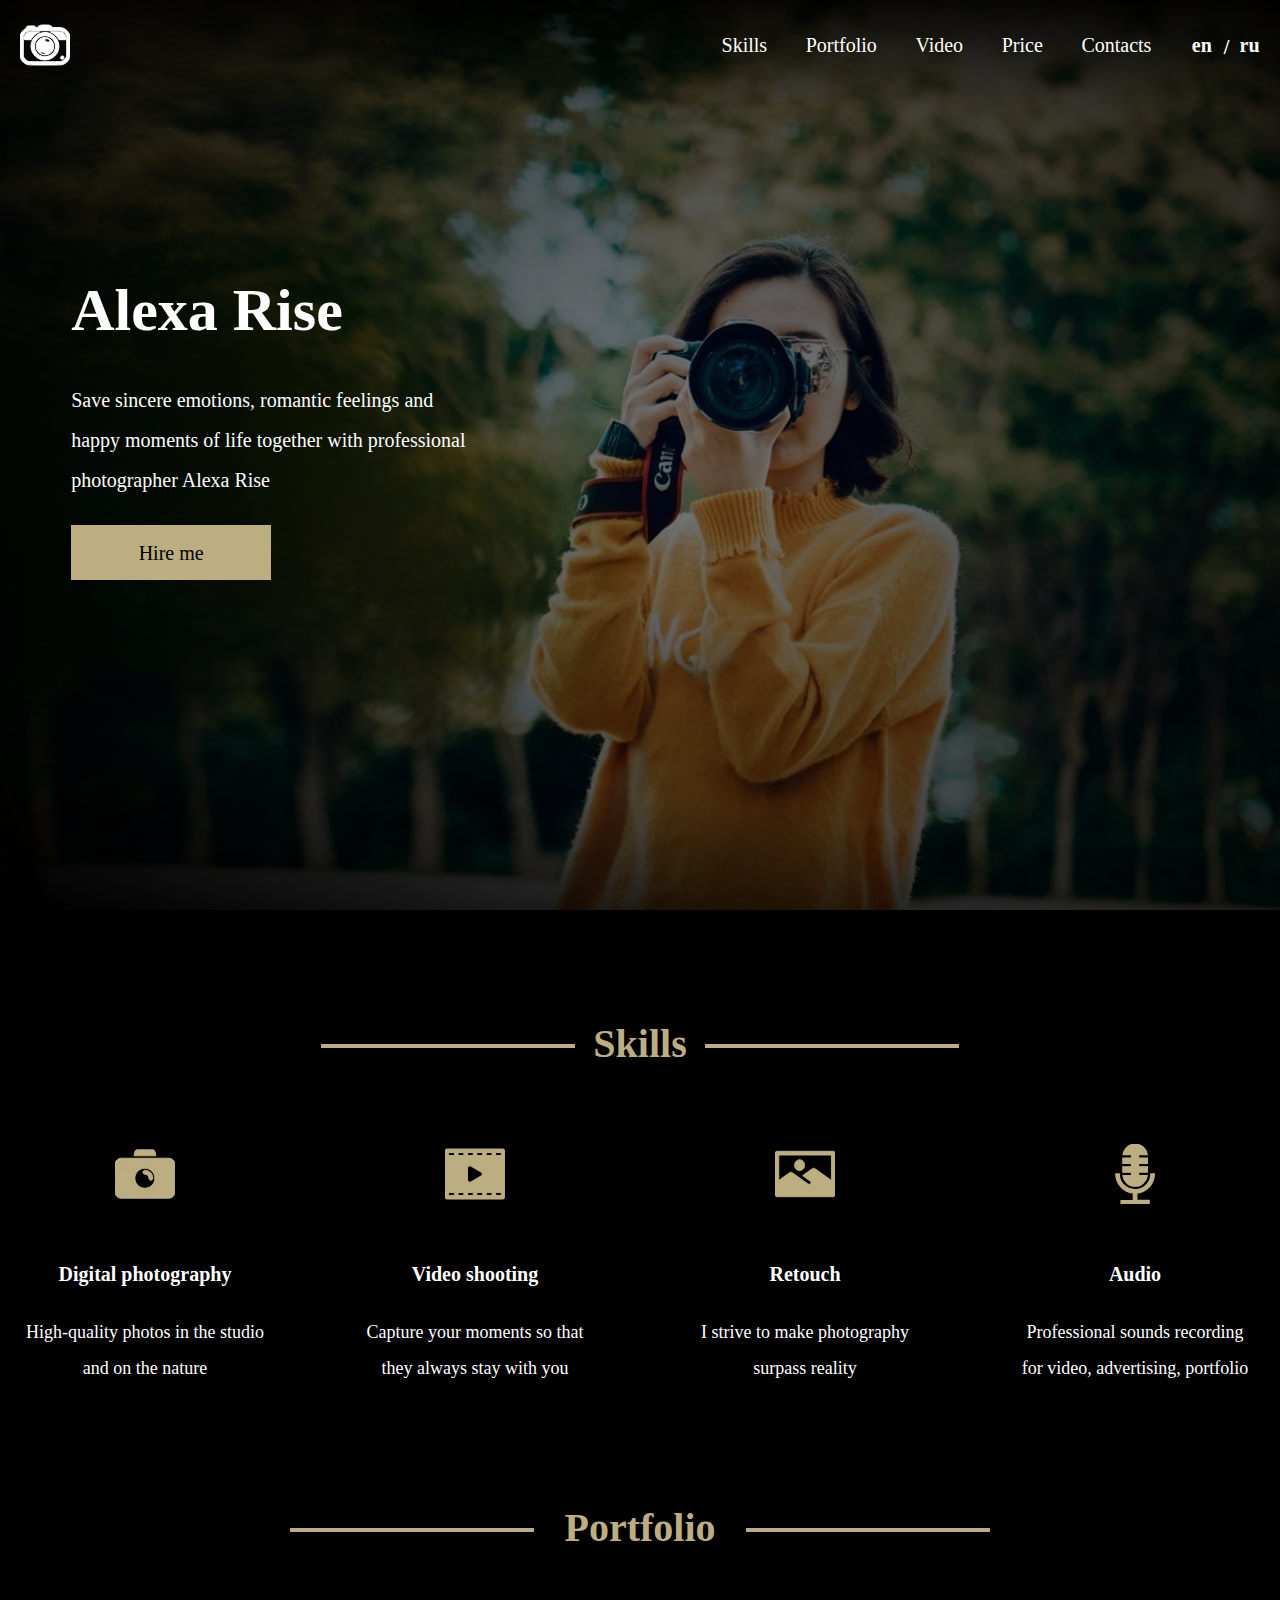
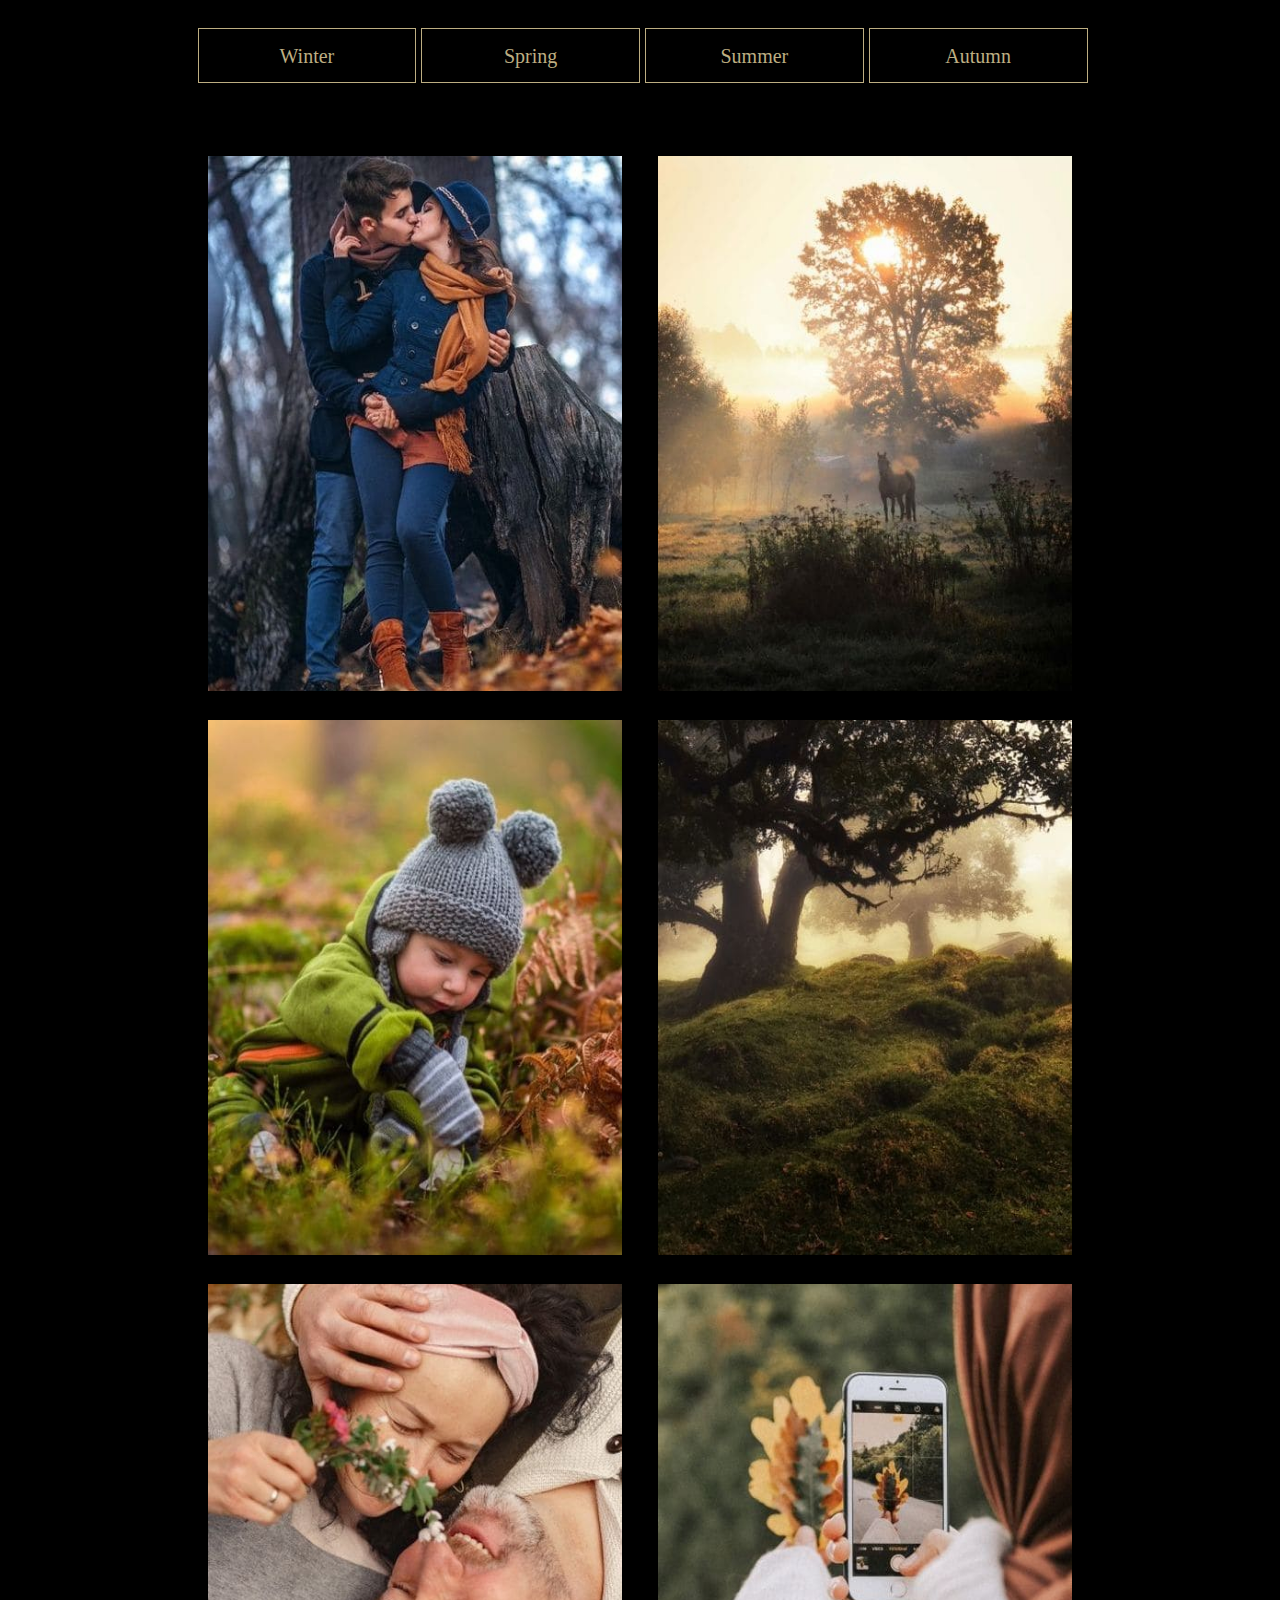
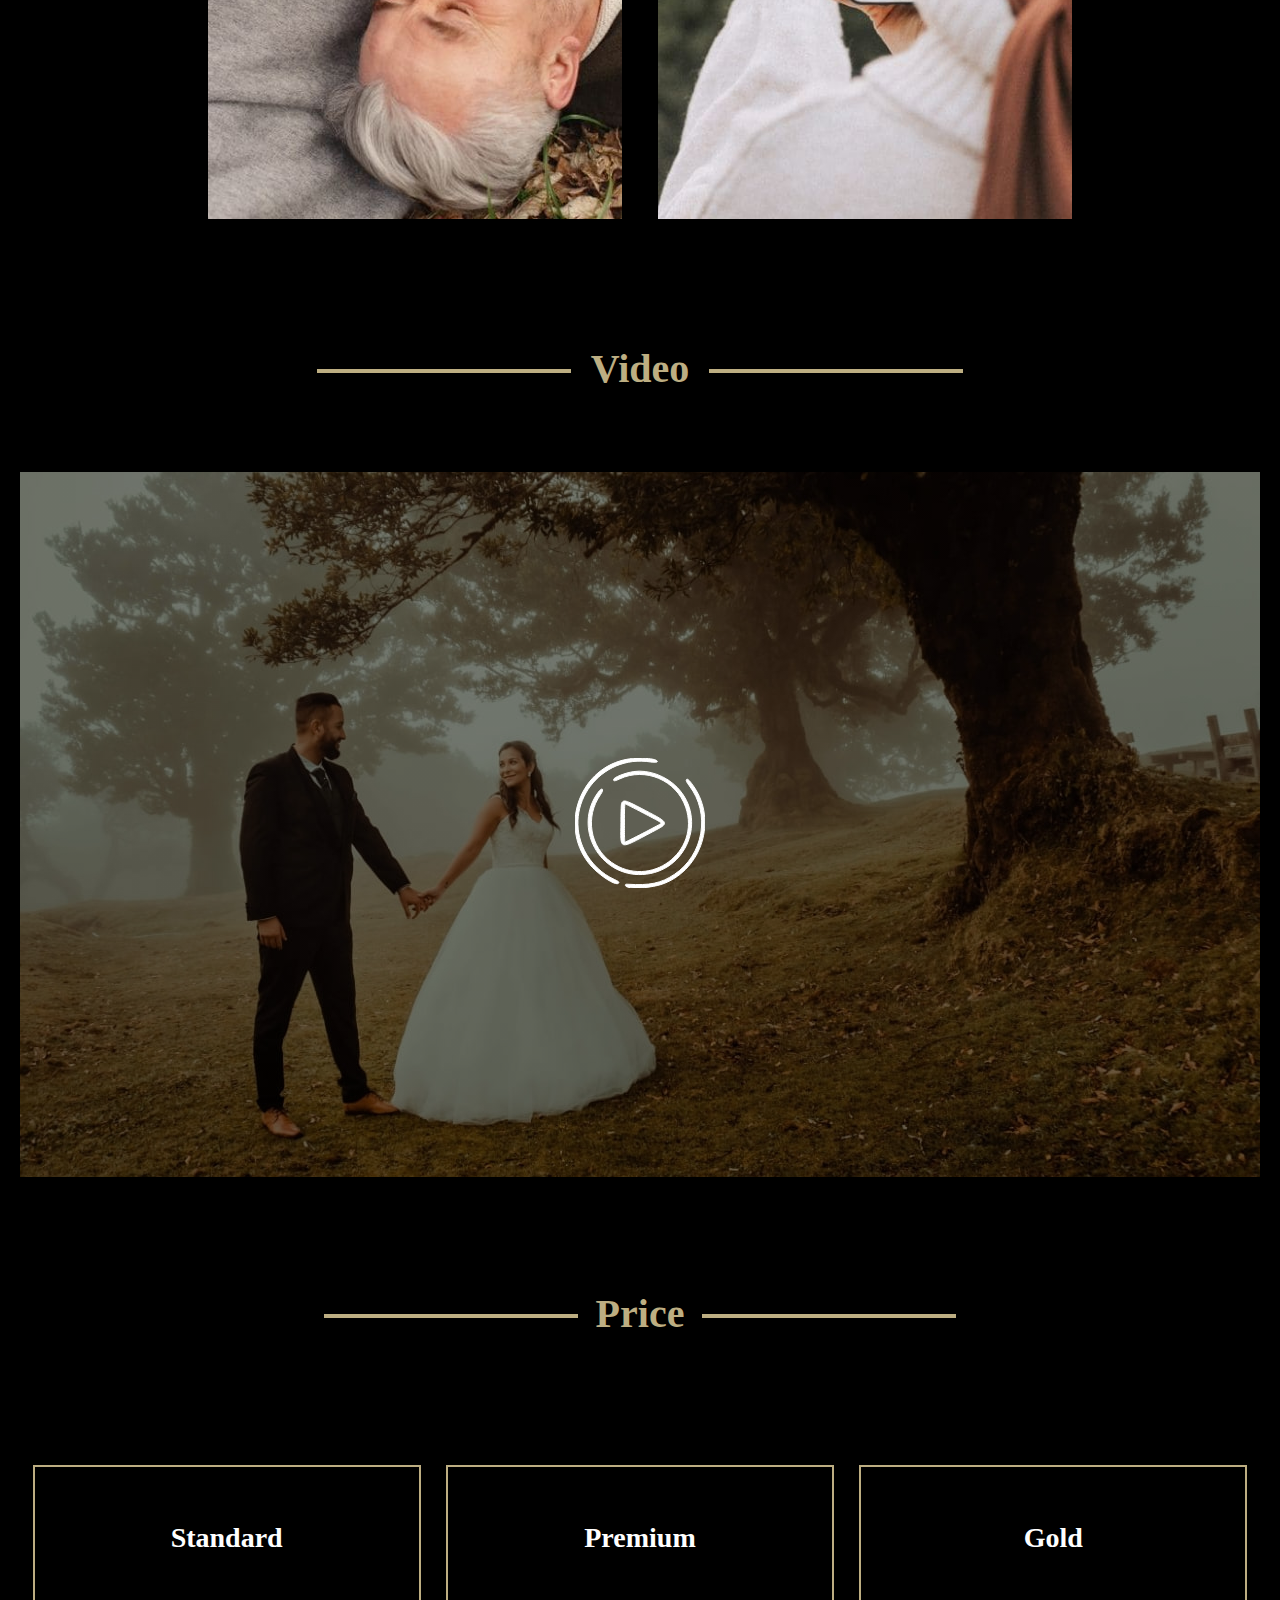
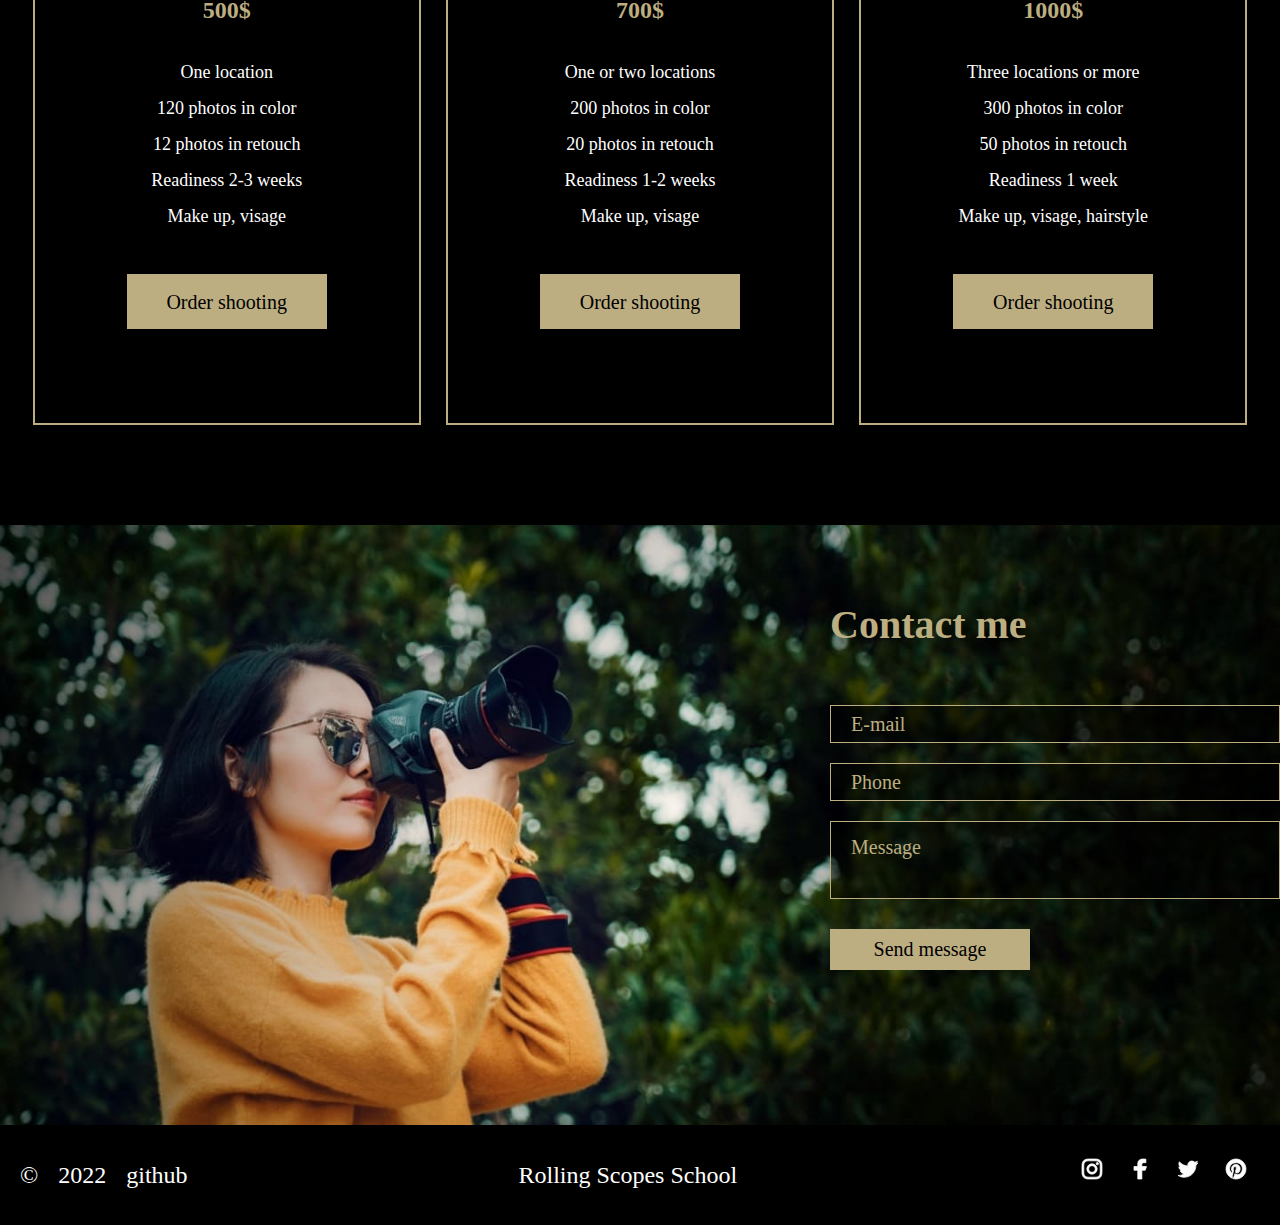
==== portfolio/index.html @ 7d1c2523 "feat: implement function changeClassActive and add translate.js file" ====
<!DOCTYPE html>
<html lang="en">
<head>
    <meta charset="UTF-8">
    <meta http-equiv="X-UA-Compatible" content="IE=edge">
    <meta name="viewport" content="width=device-width, initial-scale=1.0">
    <link rel="stylesheet" href="style.css">
    <link rel="icon" sizes="16x16" href="assets/favicon.ico" type="image/png">
    <title>Portfolio</title>
</head>
<body>
    <div class="master-container">
        <div class="hamburger-menu">
            <ul class="hamburger-menu-list">
                <li class="hamburger-menu-item"><a href="#skills" class="nav-link">Skills</a></li>
                <li class="hamburger-menu-item"><a href="#portfolio" class="nav-link">Portfolio</a></li>
                <li class="hamburger-menu-item"><a href="#video" class="nav-link">Video</a></li>
                <li class="hamburger-menu-item"><a href="#price" class="nav-link">Price</a></li>
                <li class="hamburger-menu-item"><a href="#contacts" class="nav-link">Contacts</a></li>
            </ul>
        </div>
        <div class="bg-header-container">
            <header class="header">
                <div class="container header-container">
                    <div class="logo">
                        <svg class="icon">
                            <use xlink:href="assets/svg/sprite.svg#logo"></use>
                        </svg>
                    </div>
                    <nav class="nav">
                        <ul class="nav-list">
                            <li class="nav-item"><a href="#skills" class="nav-link">Skills</a></li>
                            <li class="nav-item"><a href="#portfolio" class="nav-link">Portfolio</a></li>
                            <li class="nav-item"><a href="#video" class="nav-link">Video</a></li>
                            <li class="nav-item"><a href="#price" class="nav-link">Price</a></li>
                            <li class="nav-item"><a href="#contacts" class="nav-link">Contacts</a></li>
                        </ul>
                    </nav>
                    <div class="toggle">
                        <div class="lang en"><a href="#">en</a></div>
                        <p class="marker">/</p>
                        <div class="lang ru"><a href="#">ru</a></div>
                        <div class="hamburger">
                            <span class="hamburger-item"></span>
                            <span class="hamburger-item"></span>
                            <span class="hamburger-item"></span>
                        </div>
                    </div>
                </div>
            </header>
        </div> 
        <main class="main">
            <div class="container main-container">
                <section class="section section-hero">
                    <div class="hero-container">
                        <div class="hero">
                            <h1 class="hero-title">Alexa Rise</h1>
                            <p class="hero-text">Save sincere emotions, romantic feelings and<br>happy moments of life together with professional<br> photographer Alexa Rise</p>
                            <button class="btn hero-btn" type="button">Hire me</button>
                        </div>
                    </div>
                </section>
                <section class="section section-skills" id="skills">
                    <div class="title-container">
                        <h2 class="section-title">Skills</h2>
                    </div>
                    <div class="skills-items">
                        <div class="skills-item">
                            <svg class="icon skills-icon">
                                <use xlink:href="assets/svg/sprite.svg#camera"></use>
                            </svg>
                            <h3 class="skills-title">Digital photography</h3>
                            <p class="skills-text">High-quality photos in the studio<br>and on the nature</p>
                        </div>
                        <div class="skills-item">
                            <svg class="icon skills-icon">
                                <use xlink:href="assets/svg/sprite.svg#video"></use>
                            </svg>
                            <h3 class="skills-title">Video shooting</h3>
                            <p class="skills-text">Capture your moments so that<br>they always stay with you</p></div>
                        <div class="skills-item">
                            <svg class="icon skills-icon">
                                <use xlink:href="assets/svg/sprite.svg#image"></use>
                            </svg>
                            <h3 class="skills-title">Retouch</h3>
                            <p class="skills-text">I strive to make photography<br>surpass reality</p></div>
                        <div class="skills-item">
                            <svg class="icon skills-icon">
                                <use xlink:href="assets/svg/sprite.svg#mic"></use>
                            </svg>
                            <h3 class="skills-title">Audio</h3>
                            <p class="skills-text">Professional sounds recording<br>for video, advertising, portfolio</p></div>
                    </div>
                </section>
                <section class="section section-portfolio" id="portfolio">
                    <div class="title-container">
                        <h2 class="section-title">Portfolio</h2>
                    </div>
                    <div class="portfolio-btn-group">
                        <button class="btn portfolio-btn" type="button" data-season="winter">Winter</button>
                        <button class="btn portfolio-btn" type="button" data-season="spring">Spring</button>
                        <button class="btn portfolio-btn" type="button" data-season="summer">Summer</button>
                        <button class="btn portfolio-btn" type="button" data-season="autumn">Autumn</button>
                    </div>
                    <div class="gallery">
                        <div class="gallery-item"><img src="assets/img/autumn/1.jpg" alt="man and woman kissing under a tree on an autumn day" class="gallery-img"></div>
                        <div class="gallery-item"><img src="assets/img/autumn/2.jpg" alt="wild horse on a field on the sunrise" class="gallery-img"></div>
                        <div class="gallery-item"><img src="assets/img/autumn/3.jpg" alt="kid sitting on the autumn grass" class="gallery-img"></div>
                        <div class="gallery-item"><img src="assets/img/autumn/4.jpg" alt="autumn wood in the fog" class="gallery-img"></div>
                        <div class="gallery-item"><img src="assets/img/autumn/5.jpg" alt="elderly man and woman lie on the autumn grass and smile" class="gallery-img"></div>
                        <div class="gallery-item"><img src="assets/img/autumn/6.jpg" alt="woman taking a photo autumn leaf" class="gallery-img"></div>
                    </div>
                </section>
                <section class="section section-video" id="video">
                    <div class="title-container">
                        <h2 class="section-title">Video</h2>
                    </div>
                    <div class="video-player-container">
                        <button class="video-player" type="button">
                            <svg class="icon video-player-icon">
                                <use xlink:href="assets/svg/sprite.svg#play"></use>
                            </svg>
                        </button>
                    </div>
                </section>
                <section class="section section-price" id="price">
                    <div class="title-container">
                        <h2 class="section-title">Price</h2>
                    </div>
                    <div class="cards">
                        <div class="card">
                            <h3 class="card-title">Standard</h3>
                            <p class="card-price">500$</p>
                            <span class="card-description">One location</span>
                            <span class="card-description">120 photos in color</span>
                            <span class="card-description">12 photos in retouch</span>
                            <span class="card-description">Readiness 2-3 weeks</span>
                            <span class="card-description">Make up, visage</span>
                            <button class="btn price-btn" type="button">Order shooting</button>
                        </div>
                        <div class="card middle">
                            <h3 class="card-title">Premium</h3>
                            <p class="card-price">700$</p>
                            <span class="card-description">One or two locations</span>
                            <span class="card-description">200 photos in color</span>
                            <span class="card-description">20 photos in retouch</span>
                            <span class="card-description">Readiness 1-2 weeks</span>
                            <span class="card-description">Make up, visage</span>
                            <button class="btn price-btn" type="button">Order shooting</button>
                        </div>
                        <div class="card">
                            <h3 class="card-title">Gold</h3>
                            <p class="card-price">1000$</p>
                            <span class="card-description">Three locations or more</span>
                            <span class="card-description">300 photos in color</span>
                            <span class="card-description">50 photos in retouch</span>
                            <span class="card-description">Readiness 1 week</span>
                            <span class="card-description">Make up, visage, hairstyle</span>
                            <button class="btn price-btn" type="button">Order shooting</button>
                        </div>
                    </div>
                </section>
                <section class="section section-contacts" id="contacts">
                    <div class="contact-form">
                        <h2 class="title-contact">Contact me</h2>
                        <input id="email" type="email" placeholder="E-mail">
                        <input id="tel" type="tel" placeholder="Phone">
                        <textarea name="message" id="textarea" cols="30" rows="10" placeholder="Message"></textarea>
                        <button class="btn contact-btn" type="button">Send message</button>
                    </div>
                </section>                   
            </div>
        </main>
        <footer class="footer">
            <div class="container footer-container">
                <div class="copyright">
                    <p>&copy;</p>
                    <p class="year">2022</p>
                    <a href="https://github.com/RPytalev" rel="noopener" target="_blank">github</a>
                </div>
                <a class="rss" href="https://rs.school/js-stage0/" rel="noopener" target="_blank">Rolling Scopes School</a>
                <ul class="social-network-list">
                    <li class="social-network">
                        <a href="https://github.com/RPytalev" rel="noopener" target="_blank">
                            <svg class="icon social-network-icon">
                                <use xlink:href="assets/svg/sprite.svg#inst"></use>
                            </svg>
                        </a>
                    </li>
                    <li class="social-network">
                        <a href="https://github.com/RPytalev" rel="noopener" target="_blank">
                            <svg class="icon social-network-icon">
                                <use xlink:href="assets/svg/sprite.svg#fb"></use>
                            </svg>
                        </a>
                    </li>
                    <li class="social-network">
                        <a href="https://github.com/RPytalev" rel="noopener" target="_blank">
                            <svg class="icon social-network-icon">
                                <use xlink:href="assets/svg/sprite.svg#tw"></use>
                            </svg>
                        </a>
                    </li>
                    <li class="social-network">
                        <a href="https://github.com/RPytalev" rel="noopener" target="_blank">
                            <svg class="icon social-network-icon">
                                <use xlink:href="assets/svg/sprite.svg#pinterest"></use>
                            </svg>
                        </a>
                    </li>
                </ul>
            </div>
        </footer>
    </div>
    <script type="module" src="index.js"></script>  
</body>
</html>
---- portfolio/style.css ----
:root {
    --color-gold: #bdae82;
    --color-black: #000;
    --color-white: #fff;
    --font1: 40px;
    --font2: 20px;
}

@font-face {
    font-family: 'Merriweather', serif;
    src: url("assets/fonts/Merriweather-Bold.ttf");
}

@font-face {
    font-family: 'Inter', sans-serif;
    src: url("assets/fonts/Inter-Regular.ttf");
}

* {
    box-sizing: border-box;
    margin: 0;
    padding: 0;
}

::-webkit-scrollbar {
    width: 0;
}

html {
    max-width: 1440px;
    margin: 0 auto;
    background-color: var(--color-black);
    color: var(--color-white);
    scroll-behavior: smooth;
    overflow-x: hidden;
}

h1 {
    font-family: Merriweather;
    font-style: normal;
    font-weight: bold;
    font-size: 60px;
    line-height: 120px;
}

h2 {
    color: var(--color-gold);
    font-family: Merriweather;
    font-style: normal;
    font-weight: bold;
    font-size: var(--font1);
    line-height: 80px;
}

h3 {
    font-family: Inter;
    font-style: normal;
    font-weight: bold;
    font-size: var(--font2);
    line-height: 40px;
}

ul {
    padding-left: 0;
    list-style: none;
}

a {
    color: var(--color-white);
    text-decoration: none;
    transition: color 0.5s;
}

a:hover {
    color: var(--color-gold);
    cursor: pointer;
}

.active a {
    color: var(--color-gold);
}

input, 
textarea {
    color: #fff;
}

.icon { 
    width: 50px; 
    height: 50px;
    fill: var(--color-white);
    stroke: var(--color-white);
}

.skills-icon {
    fill: var(--color-gold);
    stroke: var(--color-gold);
}

.icon:hover {
    fill: var(--color-gold);
    stroke: var(--color-gold);
}

.btn {
    width: 200px;
    height: 55px;
    font-family: Inter;
    font-style: normal;
    font-weight: normal;
    font-size: var(--font2);
    line-height: 40px;
    cursor: pointer;
    transition: color 0.5s;
}

body {
    min-height: 100vh;
    overflow-x: hidden;
}

.master-container {
    position: relative;
    left: 0;
    top: 0;
    right: 0;
    bottom: 0;
    overflow-x: hidden;
}

.hamburger {
    display: none;
    width: 50px;
	height: 50px;
    margin-left: 40px;
    margin-top: 8px;
    cursor: pointer;
    z-index: 555;
    transition: 0.5s;
}

.hamburger-item {
	width: 50px;
	height: 5px;
    margin-bottom: 5px;
	background-color: var(--color-white);
}

.hamburger-item:nth-of-type(2).active {
    display: none;
}

.hamburger-item:nth-of-type(1).active {
    top: 50%;
    transform: translate(0, 100%) rotate(45deg);
}

.hamburger-item:nth-of-type(3).active {
    top: 50%;
    transform: translate(0, -100%) rotate(-45deg);
}

.container {
    max-width: 1440px;
    margin: 0 auto;
    padding: 0 20px;
}

.bg-header-container {
    width: 100%;
    min-height: 910px;
    background-image: linear-gradient(rgba(0, 0, 0, 0.5), rgba(0, 0, 0, 0.5)), url(assets/img/header-bg.jpg);
    background-repeat: no-repeat;
    background-position: center 0;
    overflow-x: hidden;
}

.hamburger-menu {
    position: absolute;
    top: 0;
    right: -620px;
    display: flex;
    width: 620px;
    min-height: calc(100vh);
    padding-left: 127px;
    padding-top: 134px;
    background-color: var(--color-black);
    transition: 0.5s;
    z-index: 555;
}

.hamburger-menu-list {
    width: 150px;
    height: 426px;
    display: flex;
    flex-flow: column;
    align-items: flex-start;
    padding: 0px;
}

.hamburger-menu-item {
    font-family: Inter;
    font-style: normal;
    font-weight: normal;
    font-size: 34.8235px;
    line-height: 73px;
    color: var(--color-white);
}

.open {
    right: 0;
}

.header {
    width: 100%;
    height: 90px;
    padding-top: 20px;
}

.header-container {
    display: flex;
    justify-content: center;
    align-items: center;
}

.logo {
    width: 50px;
    height: 50px;
    display: flex;
    justify-content: center;
    align-items: center;
    cursor: pointer;
    transition: color 0.5s;
}

.logo:hover {
    cursor: pointer;
}

.nav {
    margin-left: auto;
}

.nav-list {
    width: 500px;
    height: 50px;
    display: flex;
    justify-content: space-evenly;
    align-items: center;
}

.nav-item {
    display: flex;
    justify-content: center;
    align-items: center;
    padding-right: 7px;
}

.nav-link {
    font-family: Inter;
    font-style: normal;
    font-weight: normal;
    font-size: var(--font2);
}

.toggle {
    width: 70px;
    height: 50px;
    display: flex;
    justify-content: space-between;
    align-items: center;
    text-align: center;
}

.lang {
    font-family: Inter;
    font-style: normal;
    font-weight: bold;
    font-size: var(--font2);
    text-align: center;
}

.en {
    width: 25px;
    text-align: center;
}

.marker {
    position: relative;
    top: 2px;
    width: 8px;
    margin: 0 9px;
    font-family: Inter;
    font-style: normal;
    font-weight: bold;
    font-size: var(--font2);
}

.ru {
    width: 22px;
    text-align: center;
}

.main-container {
    display: flex;
    flex-flow: column;
    justify-content: center;
    align-items: center;
    padding: 0;
}

.section {
    width: 100%;
    display: flex;
    flex-flow: row wrap;
    justify-content: center;
}

.hero-container {
    position: absolute;
    width: 500px;
    height: 330px;
    left: 5.56%;
    right: 59.72%;
    top: 250px;
}

.hero-text {
    margin-top: 10px;
    margin-bottom: 25px;
    font-family: Inter;
    font-style: normal;
    font-weight: normal;
    font-size: var(--font2);
    line-height: 40px;
}

.hero-btn,
.price-btn,
.contact-btn {
    color: var(--color-black);
    border: 0;
    background-color: var(--color-gold);
}

.hero-btn:hover,
.price-btn:hover,
.contact-btn:hover {
    color: var(--color-white);
}

.section-skills {
    min-height: 482px;
}

.title-container {
    display: flex;
    justify-content: center;
    align-items: center;
    width: 700px;
    height: 80px;
    margin-top: 94px;
    margin-bottom: 60px;
    overflow: hidden;
}

.section-title {
    position: relative;
    height: 80px;
    text-align: center;
}

.section-title:before {
    position: absolute;
    top: 50%;
    right: 120%;
    width: 250px;
    content: '';
    border-color: var(--color-gold);
    border-style: solid;
    border-width: 2px;
}

.section-title:after {
    position: absolute;
    top: 50%;
    left: 120%;
    width: 250px;
    content: '';
    border-color: var(--color-gold);
    border-style: solid;
    border-width: 2px;
}

.skills-items {
    width: 100%;
    min-height: 242px;
    display: flex;
    flex-flow: row wrap;
    justify-content: space-between;
}

.skills-item {
    flex: calc(25% - 120px);
    min-height: 240px;
    display: flex;
    flex-flow: column;
    align-items: center;
    margin-left: 40px;
    text-align: center;
    color: var(--color-white);
}

.skills-item:first-child {
    margin: 0;
}

.skills-icon {
    width: 60px;
    height: 60px;
}

.skills-title {
    padding-top: 50px;
    padding-right: 20px;
    padding-bottom: 20px;
    padding-left: 20px;
}

.skills-text {
    padding-right: 20px;
    padding-bottom: 8px;
    padding-left: 20px;
    font-family: Inter;
    font-style: normal;
    font-weight: normal;
    font-size: 18px;
    line-height: 36px;
}

.section-portfolio {
    min-height: 1388px;
}

.portfolio-btn-group {
    display: flex;
    flex-flow: row wrap;
    width: 895px;
    height: 55px;
    margin-bottom: 60px;
}

.portfolio-btn {
    flex: calc(25% - 15px);
    margin-left: 5px;
    border: 1px solid var(--color-gold);
    color: var(--color-gold);
    background-color: transparent;
}

.portfolio-btn:hover {
    color: var(--color-black);
    background-color: var(--color-gold);
}

.portfolio-btn.active {
    color: var(--color-black);
    background-color: var(--color-gold);
}

.gallery {
    display: flex;
    flex-flow: row wrap;
    justify-content: center;
    min-height: 1145px; 
}

.gallery-item {
    flex: 0 0 auto;
}

.gallery-img {
    width: 450px;
    height: 560px;
    padding: 12.5px 18px;
}

.section-video {
    height: 945px;
    padding: 0 20px;
}

.video-player-container {
    width: 100%;
    height: 705px;
    display: flex;
    justify-content: center;
    align-items: center;
    background-image: linear-gradient(rgba(0, 0, 0, 0.5), rgba(0, 0, 0, 0.5)), url(assets/img/video-player.jpg);
    background-repeat: no-repeat;
    background-position: center 0;
    background-size: cover;
}

.video-player {
    background-color: transparent;
    border: none;
}

.video-player-icon {
    width: 130px;
    height: 130px;
    transition: color 0.5s;
}

.video-player-icon:hover {
    cursor: pointer;
}

.section-price {
    min-height: 845px;
    margin-bottom: 100px;
    padding: 0 20px;
}

.cards {
    width: 100%;
    min-height: 505px;
    display: flex;
    flex-flow: row wrap;
    margin-left: -25px;
    justify-content: space-between;
}

.card {
    display: flex;
    flex-flow: column;
    align-items: center;
    flex: calc(33.33% - 50px);
    margin-left: 25px;
    border: 2px solid var(--color-gold);
}

.card-title {
    margin-top: 43px;
    font-family: Merriweather;
    font-style: normal;
    font-weight: bold;
    font-size: 28px;
    line-height: 56px;
    text-align: center;
    color: var(--color-white);
}

.card-price {
    margin: 20px 0;
    font-family: Merriweather;
    font-style: normal;
    font-weight: bold;
    font-size: 24px;
    line-height: 48px;
    text-align: center;
    color: var(--color-gold);
}

.card-description {
    display: block;
    font-family: Inter;
    font-style: normal;
    font-weight: normal;
    font-size: 18px;
    line-height: 36px;
    text-align: center;
    color: var(--color-white);
}

.price-btn {
    margin-top: 40px;
    margin-bottom: 43px;
}

.section-contacts {
    display: flex;
    justify-content: flex-end;
    min-height: 600px;
    background: url('assets/img/contacts-bg.jpg');
    background-position: center center;
    background-repeat: no-repeat;
    background-size: cover;
}

.title-contact {
    margin-bottom: 40px;
}

.contact-form {
    display: flex;
    flex-flow: column;
    align-items: flex-start;
    width: 450px;
    height: 445px;
}

.contact-form .title-contact {
    margin-top: 60px;
}

#email {
    width: 450px;
    height: 50px;
    padding-left: 20px;
    border: 1px solid var(--color-gold);
    background-color: transparent;
    font-family: Inter;
    font-style: normal;
    font-weight: normal;
    font-size: var(--font2);
    line-height: 40px;
    outline: none;
}

#tel {
    width: 450px;
    height: 50px;
    padding-left: 20px;
    margin: 20px 0;
    border: 1px solid var(--color-gold);
    background-color: transparent;
    font-family: Inter;
    font-style: normal;
    font-weight: normal;
    font-size: var(--font2);
    line-height: 40px;
    outline: none;

}

#textarea {
    width: 450px;
    height: 100px;
    padding-top: 5px;
    padding-left: 20px;
    margin-bottom: 30px;
    border: 1px solid var(--color-gold);
    background-color: transparent;
    font-family: Inter;
    font-style: normal;
    font-weight: normal;
    font-size: var(--font2);
    line-height: 40px;
    outline: none;
    resize: none;
    overflow: hidden;
}

#email,
#tel, 
#textarea {
    background-color: rgb(0, 0, 0, 0.5);
}

#textarea::placeholder,
#email::placeholder,
#tel::placeholder {
    color: var(--color-gold);  
}

.footer-container {
    min-height: 100px;
    display: flex;
    justify-content: space-between;
    align-items: center;
}

.copyright {
    display: flex;
    justify-content: center;
    align-items: center;
    font-size: 150%;
}

.year {
    margin: 0 20px;
}

.rss {
    font-size: 150%;
}

.social-network-list {
    display: flex;
    justify-content: center;
    align-items: center;
    margin-top: 20px;
    margin-bottom: 28px;
}

.social-network-icon {
    width: 24px;
    height: 24px;
    margin: 0 12px;
    fill: var(--color-white);
}

@media (max-width: 768px) {

    :root {
        --font1: 40px;
        --font2: 32px;
    }

    .header-container {
        justify-content: space-between;
    }

    .header {
        padding: 0 20px;
    }

    .hamburger {
        display: flex;
        flex-flow: column;
        justify-content: center;
        align-items: center;
    }

    .hamburger-menu {  
        width: 580px;
    }
    
    .nav {
        display: none;
    }

    .toggle {
        width: 120px;
        margin-right: 64px;
    }

    .en a {
        margin-right: 8px;
        font-family: Inter;
        font-style: normal;
        font-weight: bold;
        font-size: var(--font2);
        line-height: 40px;
    }

    .marker {
        padding: 0 10px;
    }

    .ru a {
        font-family: Inter;
        font-style: normal;
        font-weight: bold;
        font-size: var(--font2);
        line-height: 40px;
    }

    .btn {
        font-size: 150%;
    }

    .title-container {
        width: 364px;
        margin-top: 80px;
        margin-bottom: 50px;
    }

    .skills-items {
        justify-content: space-between;
    }
      
    .skills-item {
        flex: calc(50% - 44px);
        min-height: 224px;
        margin-left: 0;
        margin-bottom: 36px;
    }

    .skills-item:first-child {
        margin-left: 0;
        margin-bottom: 36px;
    }

    .section-portfolio {
        flex-flow: column;
        align-items: center;
    }

    .portfolio-btn-group {
        width: 445px;
        justify-content: center;
        margin-bottom: 50px;
    }
    
    .portfolio-btn {
        flex: calc(50% - 15px);
        margin-left: 5px;
    }

    .gallery {
        margin-top: 60px;
        width: 450px;
    }

    .gallery-item:last-child {
        margin-bottom: 0;
    }

    .section-video {
        height: 500px;
        margin-bottom: 125px;
    }

    .video-player-container {
        width: 768px;
        height: 418px;
        background-size: cover;
    } 

    .video-player-icon {
        width: 75px;
        height: 75px;
    }

    .cards {
        width: 420px;
    }

    .card {
        flex: calc(100%);
        margin-left: 0;
    }

    .card.middle {
        margin: 50px 0;
    }

    .price-btn {
        font-size: 120%;
    }

    .section-contacts {
        display: flex;
        justify-content: center;
        align-items: center;
    }

    .contact-form {
        display: flex;
        flex-flow: column;
        justify-content: center;
        align-items: center;
        width: 450px;
        height: 429px;
        font-size: 80%;
    }

    .contact-form .title-contact {
        margin-top: 0;
    }

    #email,
    #tel, 
    #textarea {
        font-size: 150%;
    }

    .footer-container {
        flex-flow: column;
        align-items: center;
    }

    .copyright {
        margin-top: 28px;
    }

    .rss {
        margin: 20px 0;
    }
}

@media (max-width: 620px) {
    .hamburger-menu {
        width: 100vw;
        justify-content: center;
        padding-left: 0;
    }

    .hamburger-menu-list {
        justify-content: center;
        align-items: center;
    }
}
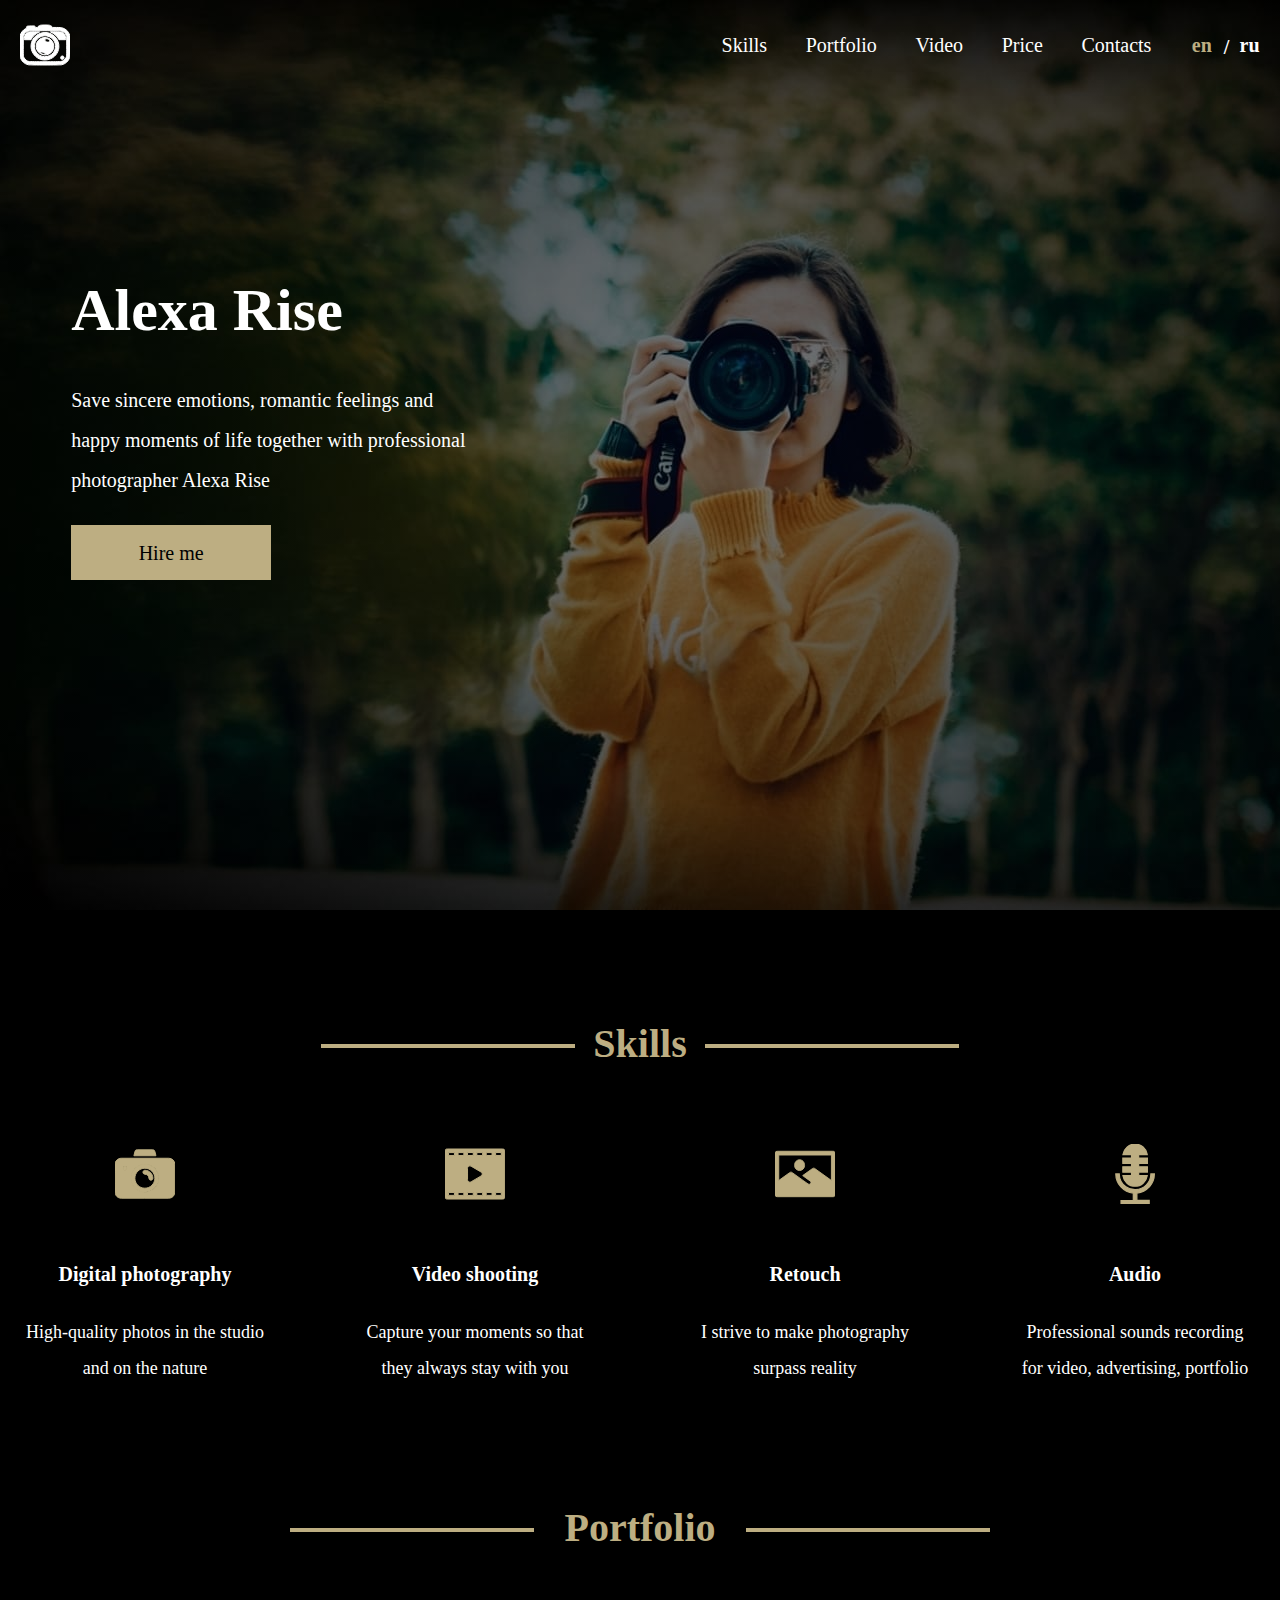
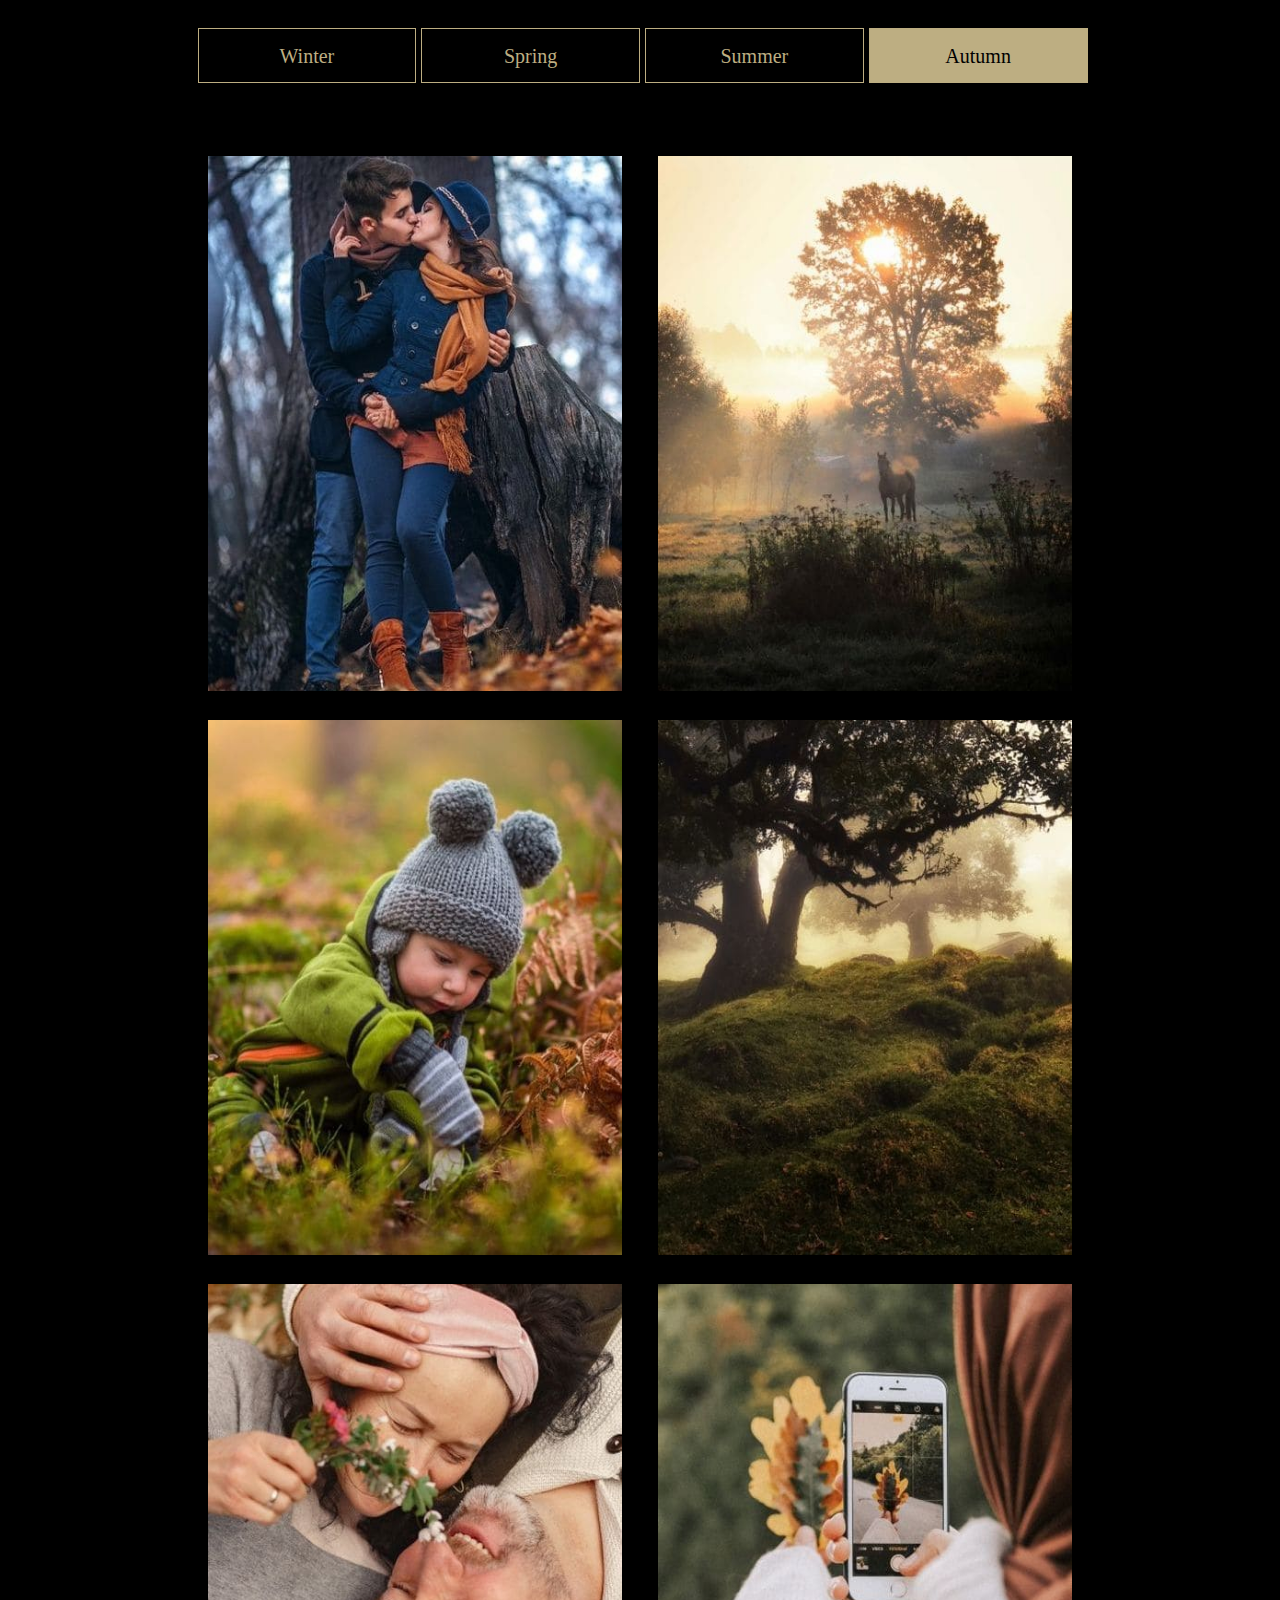
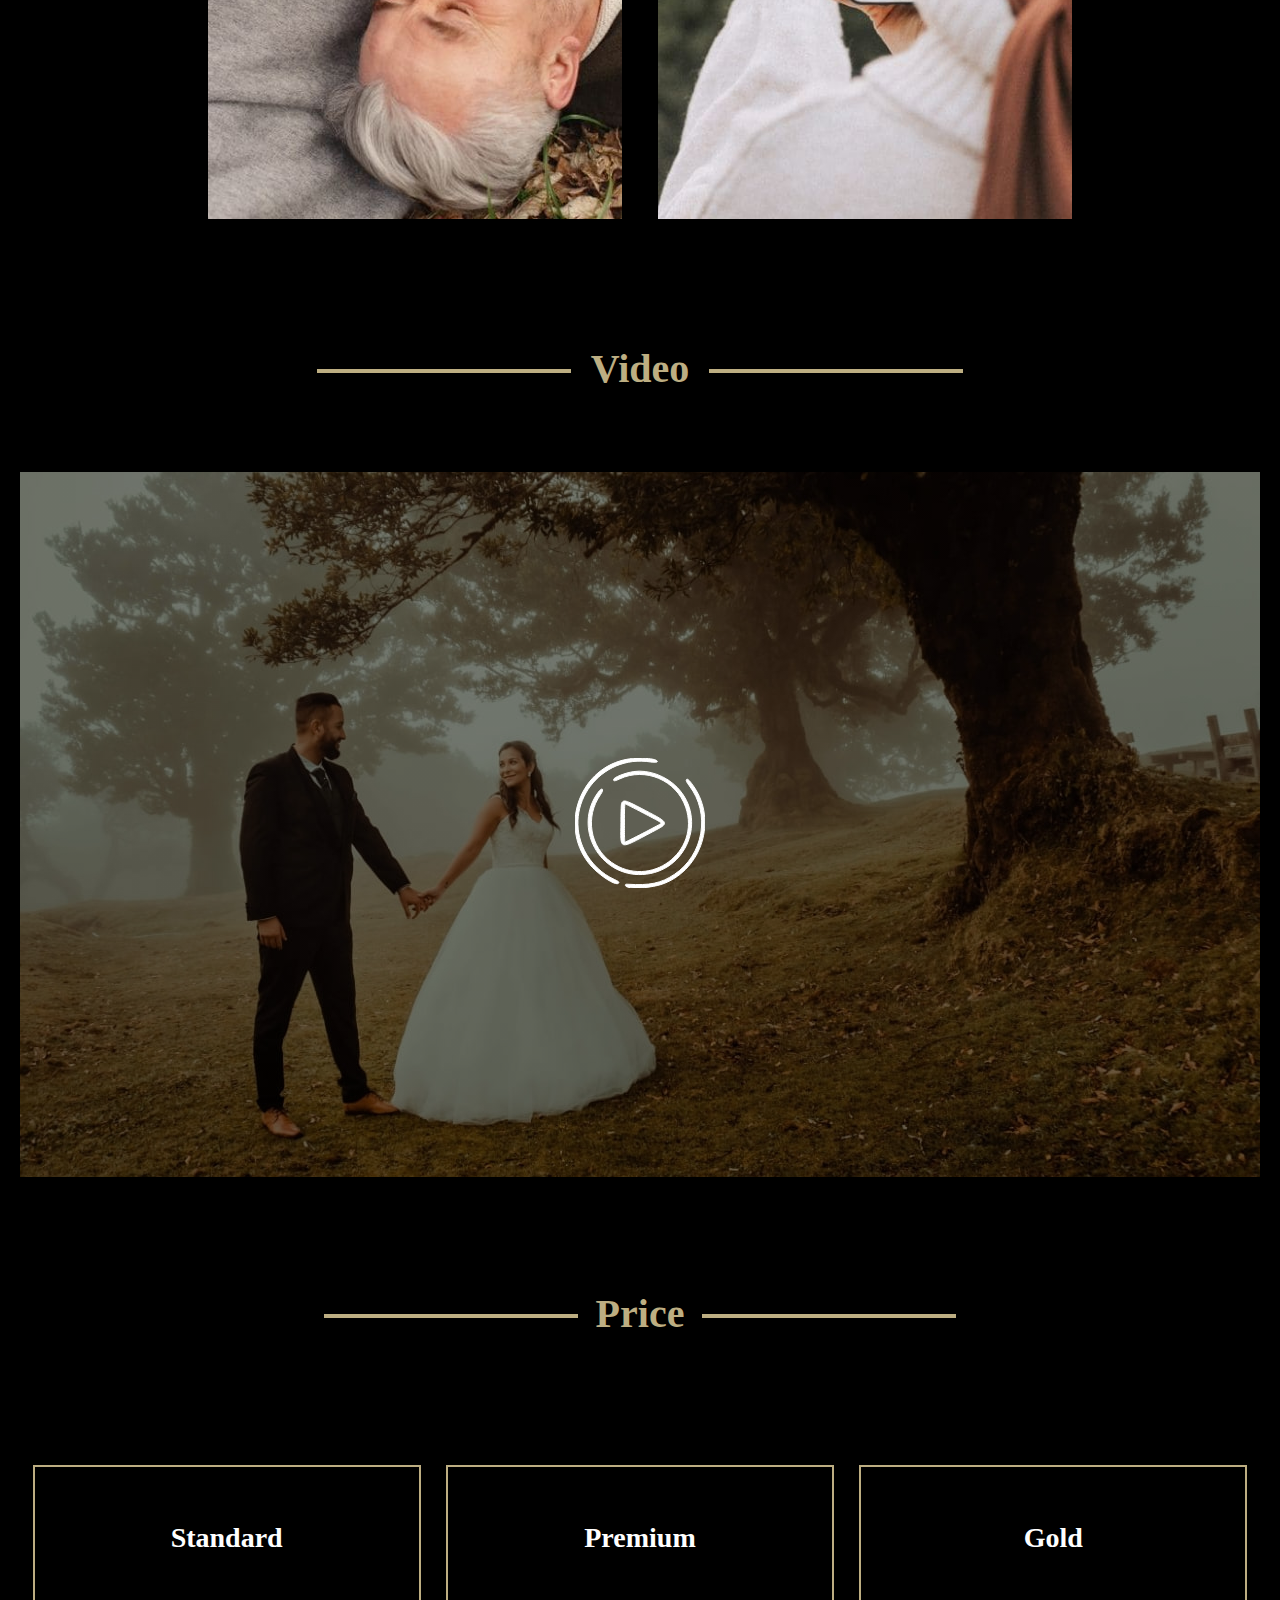
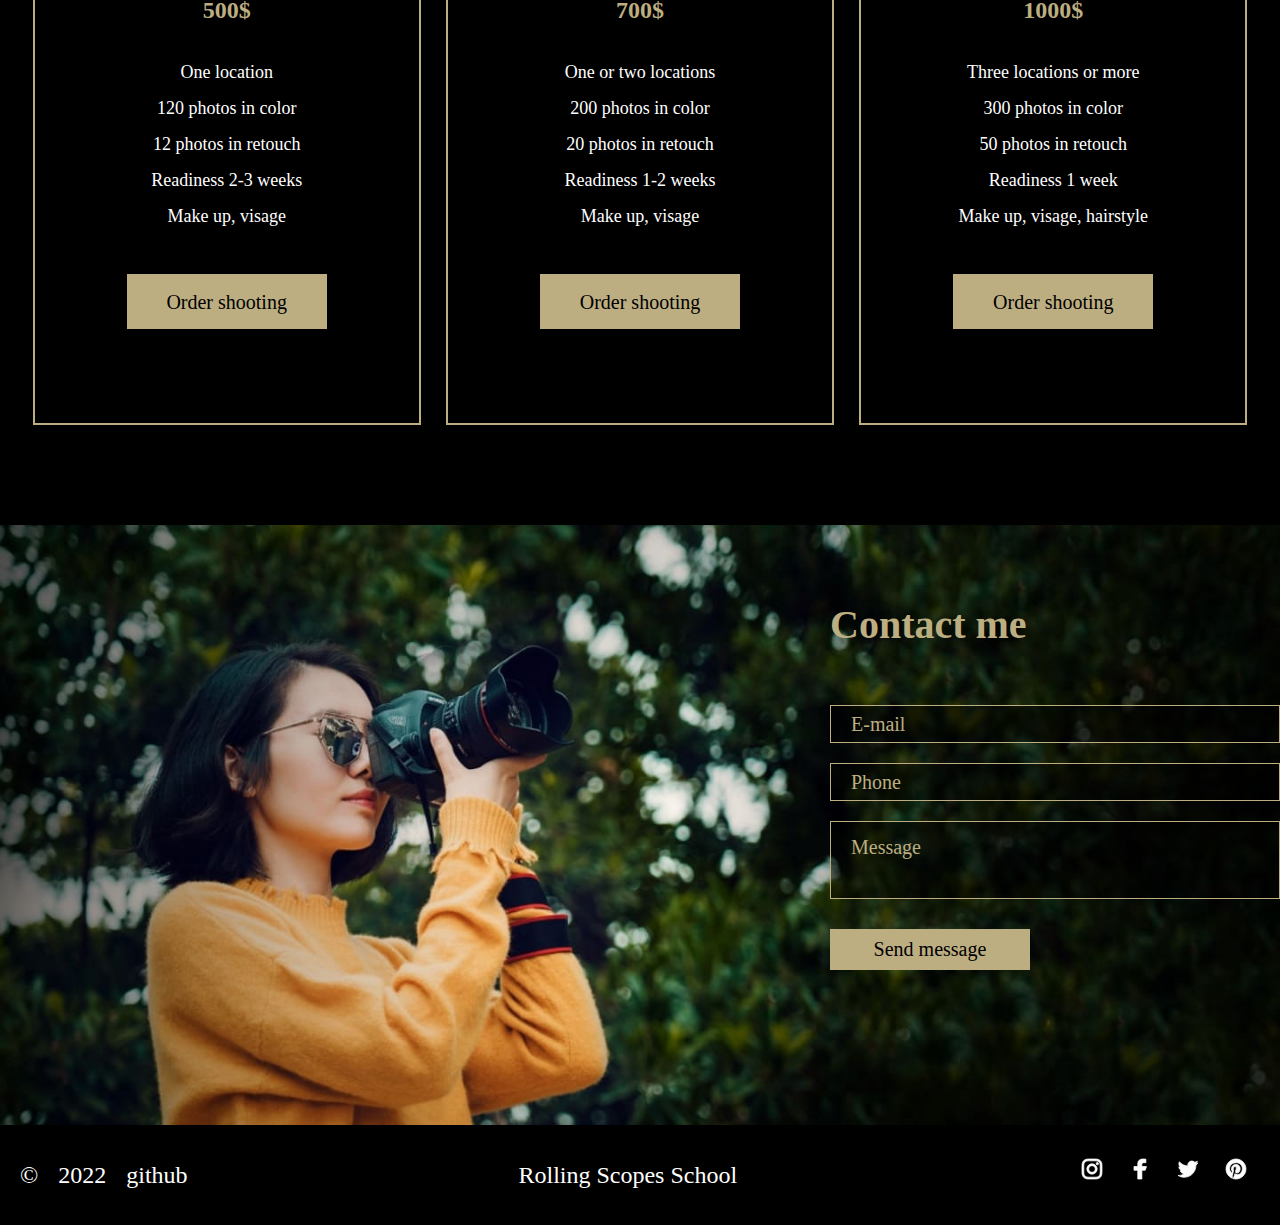
==== commit 9e390353: "feat: implement function getTranslate and refactoring function changeClassActive" ====
--- a/portfolio/index.html
+++ b/portfolio/index.html
@@ -12,11 +12,11 @@
     <div class="master-container">
         <div class="hamburger-menu">
             <ul class="hamburger-menu-list">
-                <li class="hamburger-menu-item"><a href="#skills" class="nav-link">Skills</a></li>
-                <li class="hamburger-menu-item"><a href="#portfolio" class="nav-link">Portfolio</a></li>
-                <li class="hamburger-menu-item"><a href="#video" class="nav-link">Video</a></li>
-                <li class="hamburger-menu-item"><a href="#price" class="nav-link">Price</a></li>
-                <li class="hamburger-menu-item"><a href="#contacts" class="nav-link">Contacts</a></li>
+                <li class="hamburger-menu-item"><a href="#skills" class="nav-link" data-i18="skills">Skills</a></li>
+                <li class="hamburger-menu-item"><a href="#portfolio" class="nav-link" data-i18="portfolio">Portfolio</a></li>
+                <li class="hamburger-menu-item"><a href="#video" class="nav-link" data-i18="video">Video</a></li>
+                <li class="hamburger-menu-item"><a href="#price" class="nav-link" data-i18="price">Price</a></li>
+                <li class="hamburger-menu-item"><a href="#contacts" class="nav-link" data-i18="contacts">Contacts</a></li>
             </ul>
         </div>
         <div class="bg-header-container">
@@ -29,17 +29,17 @@
                     </div>
                     <nav class="nav">
                         <ul class="nav-list">
-                            <li class="nav-item"><a href="#skills" class="nav-link">Skills</a></li>
-                            <li class="nav-item"><a href="#portfolio" class="nav-link">Portfolio</a></li>
-                            <li class="nav-item"><a href="#video" class="nav-link">Video</a></li>
-                            <li class="nav-item"><a href="#price" class="nav-link">Price</a></li>
-                            <li class="nav-item"><a href="#contacts" class="nav-link">Contacts</a></li>
+                            <li class="nav-item"><a href="#skills" class="nav-link" data-i18="skills">Skills</a></li>
+                            <li class="nav-item"><a href="#portfolio" class="nav-link" data-i18="portfolio">Portfolio</a></li>
+                            <li class="nav-item"><a href="#video" class="nav-link" data-i18="video">Video</a></li>
+                            <li class="nav-item"><a href="#price" class="nav-link" data-i18="price">Price</a></li>
+                            <li class="nav-item"><a href="#contacts" class="nav-link" data-i18="contacts">Contacts</a></li>
                         </ul>
                     </nav>
                     <div class="toggle">
-                        <div class="lang en"><a href="#">en</a></div>
+                        <a class="lang en activeLink" href="#" data-lang="en">en</a>
                         <p class="marker">/</p>
-                        <div class="lang ru"><a href="#">ru</a></div>
+                        <a class="lang ru" href="#" data-lang="ru">ru</a>
                         <div class="hamburger">
                             <span class="hamburger-item"></span>
                             <span class="hamburger-item"></span>
@@ -54,53 +54,53 @@
                 <section class="section section-hero">
                     <div class="hero-container">
                         <div class="hero">
-                            <h1 class="hero-title">Alexa Rise</h1>
-                            <p class="hero-text">Save sincere emotions, romantic feelings and<br>happy moments of life together with professional<br> photographer Alexa Rise</p>
-                            <button class="btn hero-btn" type="button">Hire me</button>
+                            <h1 class="hero-title" data-i18="hero-title">Alexa Rise</h1>
+                            <p class="hero-text" data-i18="hero-text">Save sincere emotions, romantic feelings and<br>happy moments of life together with professional<br> photographer Alexa Rise</p>
+                            <button class="btn hero-btn" type="button" data-i18="hire">Hire me</button>
                         </div>
                     </div>
                 </section>
                 <section class="section section-skills" id="skills">
                     <div class="title-container">
-                        <h2 class="section-title">Skills</h2>
+                        <h2 class="section-title" data-i18="skills">Skills</h2>
                     </div>
                     <div class="skills-items">
                         <div class="skills-item">
                             <svg class="icon skills-icon">
                                 <use xlink:href="assets/svg/sprite.svg#camera"></use>
                             </svg>
-                            <h3 class="skills-title">Digital photography</h3>
-                            <p class="skills-text">High-quality photos in the studio<br>and on the nature</p>
+                            <h3 class="skills-title" data-i18="skill-title-1">Digital photography</h3>
+                            <p class="skills-text" data-i18="skill-text-1">High-quality photos in the studio<br>and on the nature</p>
                         </div>
                         <div class="skills-item">
                             <svg class="icon skills-icon">
                                 <use xlink:href="assets/svg/sprite.svg#video"></use>
                             </svg>
-                            <h3 class="skills-title">Video shooting</h3>
-                            <p class="skills-text">Capture your moments so that<br>they always stay with you</p></div>
+                            <h3 class="skills-title" data-i18="skill-title-2">Video shooting</h3>
+                            <p class="skills-text" data-i18="skill-text-2">Capture your moments so that<br>they always stay with you</p></div>
                         <div class="skills-item">
                             <svg class="icon skills-icon">
                                 <use xlink:href="assets/svg/sprite.svg#image"></use>
                             </svg>
-                            <h3 class="skills-title">Retouch</h3>
-                            <p class="skills-text">I strive to make photography<br>surpass reality</p></div>
+                            <h3 class="skills-title" data-i18="skill-title-3">Retouch</h3>
+                            <p class="skills-text" data-i18="skill-text-3">I strive to make photography<br>surpass reality</p></div>
                         <div class="skills-item">
                             <svg class="icon skills-icon">
                                 <use xlink:href="assets/svg/sprite.svg#mic"></use>
                             </svg>
-                            <h3 class="skills-title">Audio</h3>
-                            <p class="skills-text">Professional sounds recording<br>for video, advertising, portfolio</p></div>
+                            <h3 class="skills-title" data-i18="skill-title-4">Audio</h3>
+                            <p class="skills-text" data-i18="skill-text-4">Professional sounds recording<br>for video, advertising, portfolio</p></div>
                     </div>
                 </section>
                 <section class="section section-portfolio" id="portfolio">
                     <div class="title-container">
-                        <h2 class="section-title">Portfolio</h2>
+                        <h2 class="section-title" data-i18="portfolio">Portfolio</h2>
                     </div>
                     <div class="portfolio-btn-group">
-                        <button class="btn portfolio-btn" type="button" data-season="winter">Winter</button>
-                        <button class="btn portfolio-btn" type="button" data-season="spring">Spring</button>
-                        <button class="btn portfolio-btn" type="button" data-season="summer">Summer</button>
-                        <button class="btn portfolio-btn" type="button" data-season="autumn">Autumn</button>
+                        <button class="btn portfolio-btn" type="button" data-season="winter" data-i18="winter">Winter</button>
+                        <button class="btn portfolio-btn" type="button" data-season="spring" data-i18="spring">Spring</button>
+                        <button class="btn portfolio-btn" type="button" data-season="summer" data-i18="summer">Summer</button>
+                        <button class="btn portfolio-btn activeBtn" type="button" data-season="autumn" data-i18="autumn">Autumn</button>
                     </div>
                     <div class="gallery">
                         <div class="gallery-item"><img src="assets/img/autumn/1.jpg" alt="man and woman kissing under a tree on an autumn day" class="gallery-img"></div>
@@ -113,7 +113,7 @@
                 </section>
                 <section class="section section-video" id="video">
                     <div class="title-container">
-                        <h2 class="section-title">Video</h2>
+                        <h2 class="section-title" data-i18="video">Video</h2>
                     </div>
                     <div class="video-player-container">
                         <button class="video-player" type="button">
@@ -125,48 +125,48 @@
                 </section>
                 <section class="section section-price" id="price">
                     <div class="title-container">
-                        <h2 class="section-title">Price</h2>
+                        <h2 class="section-title" data-i18="price">Price</h2>
                     </div>
                     <div class="cards">
                         <div class="card">
-                            <h3 class="card-title">Standard</h3>
+                            <h3 class="card-title" data-i18="card-title-1">Standard</h3>
                             <p class="card-price">500$</p>
-                            <span class="card-description">One location</span>
-                            <span class="card-description">120 photos in color</span>
-                            <span class="card-description">12 photos in retouch</span>
-                            <span class="card-description">Readiness 2-3 weeks</span>
-                            <span class="card-description">Make up, visage</span>
-                            <button class="btn price-btn" type="button">Order shooting</button>
+                            <span class="card-description" data-i18="price-description-1-span-1">One location</span>
+                            <span class="card-description" data-i18="price-description-1-span-2">120 photos in color</span>
+                            <span class="card-description" data-i18="price-description-1-span-3">12 photos in retouch</span>
+                            <span class="card-description" data-i18="price-description-1-span-4">Readiness 2-3 weeks</span>
+                            <span class="card-description" data-i18="price-description-1-span-5">Make up, visage</span>
+                            <button class="btn price-btn" type="button" data-i18="order">Order shooting</button>
                         </div>
                         <div class="card middle">
-                            <h3 class="card-title">Premium</h3>
+                            <h3 class="card-title" data-i18="card-title-2">Premium</h3>
                             <p class="card-price">700$</p>
-                            <span class="card-description">One or two locations</span>
-                            <span class="card-description">200 photos in color</span>
-                            <span class="card-description">20 photos in retouch</span>
-                            <span class="card-description">Readiness 1-2 weeks</span>
-                            <span class="card-description">Make up, visage</span>
-                            <button class="btn price-btn" type="button">Order shooting</button>
+                            <span class="card-description" data-i18="price-description-2-span-1">One or two locations</span>
+                            <span class="card-description" data-i18="price-description-2-span-2">200 photos in color</span>
+                            <span class="card-description" data-i18="price-description-2-span-3">20 photos in retouch</span>
+                            <span class="card-description" data-i18="price-description-2-span-4">Readiness 1-2 weeks</span>
+                            <span class="card-description" data-i18="price-description-2-span-5">Make up, visage</span>
+                            <button class="btn price-btn" type="button" data-i18="order">Order shooting</button>
                         </div>
                         <div class="card">
-                            <h3 class="card-title">Gold</h3>
+                            <h3 class="card-title" data-i18="card-title-3">Gold</h3>
                             <p class="card-price">1000$</p>
-                            <span class="card-description">Three locations or more</span>
-                            <span class="card-description">300 photos in color</span>
-                            <span class="card-description">50 photos in retouch</span>
-                            <span class="card-description">Readiness 1 week</span>
-                            <span class="card-description">Make up, visage, hairstyle</span>
-                            <button class="btn price-btn" type="button">Order shooting</button>
+                            <span class="card-description" data-i18="price-description-3-span-1">Three locations or more</span>
+                            <span class="card-description" data-i18="price-description-3-span-2">300 photos in color</span>
+                            <span class="card-description" data-i18="price-description-3-span-3">50 photos in retouch</span>
+                            <span class="card-description" data-i18="price-description-3-span-4">Readiness 1 week</span>
+                            <span class="card-description" data-i18="price-description-3-span-5">Make up, visage, hairstyle</span>
+                            <button class="btn price-btn" type="button" data-i18="order">Order shooting</button>
                         </div>
                     </div>
                 </section>
                 <section class="section section-contacts" id="contacts">
                     <div class="contact-form">
-                        <h2 class="title-contact">Contact me</h2>
+                        <h2 class="title-contact" data-i18="contact-me">Contact me</h2>
                         <input id="email" type="email" placeholder="E-mail">
                         <input id="tel" type="tel" placeholder="Phone">
                         <textarea name="message" id="textarea" cols="30" rows="10" placeholder="Message"></textarea>
-                        <button class="btn contact-btn" type="button">Send message</button>
+                        <button class="btn contact-btn" type="button" data-i18="send-message">Send message</button>
                     </div>
                 </section>                   
             </div>
--- a/portfolio/style.css
+++ b/portfolio/style.css
@@ -463,9 +463,13 @@
     background-color: var(--color-gold);
 }
 
-.portfolio-btn.active {
+.activeBtn {
     color: var(--color-black);
     background-color: var(--color-gold);
+}
+
+.activeLink {
+    color: var(--color-gold);;
 }
 
 .gallery {
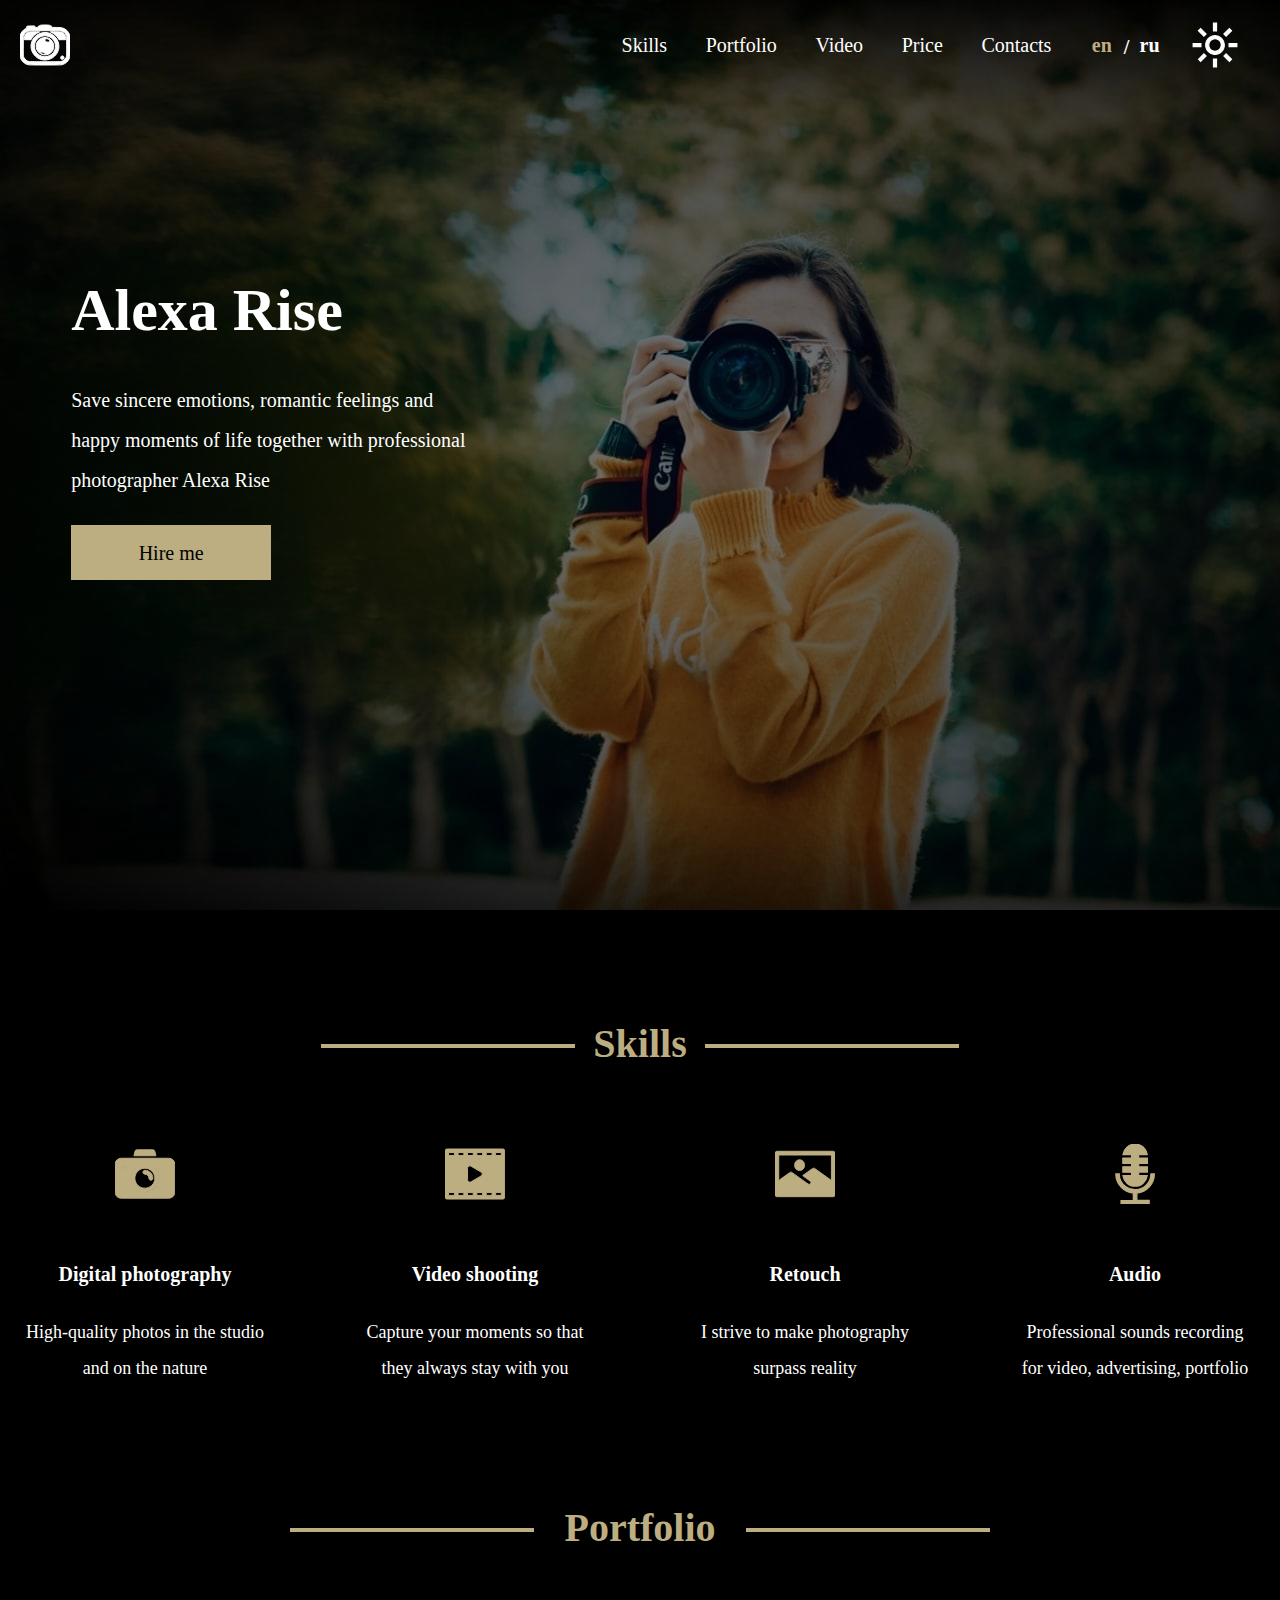
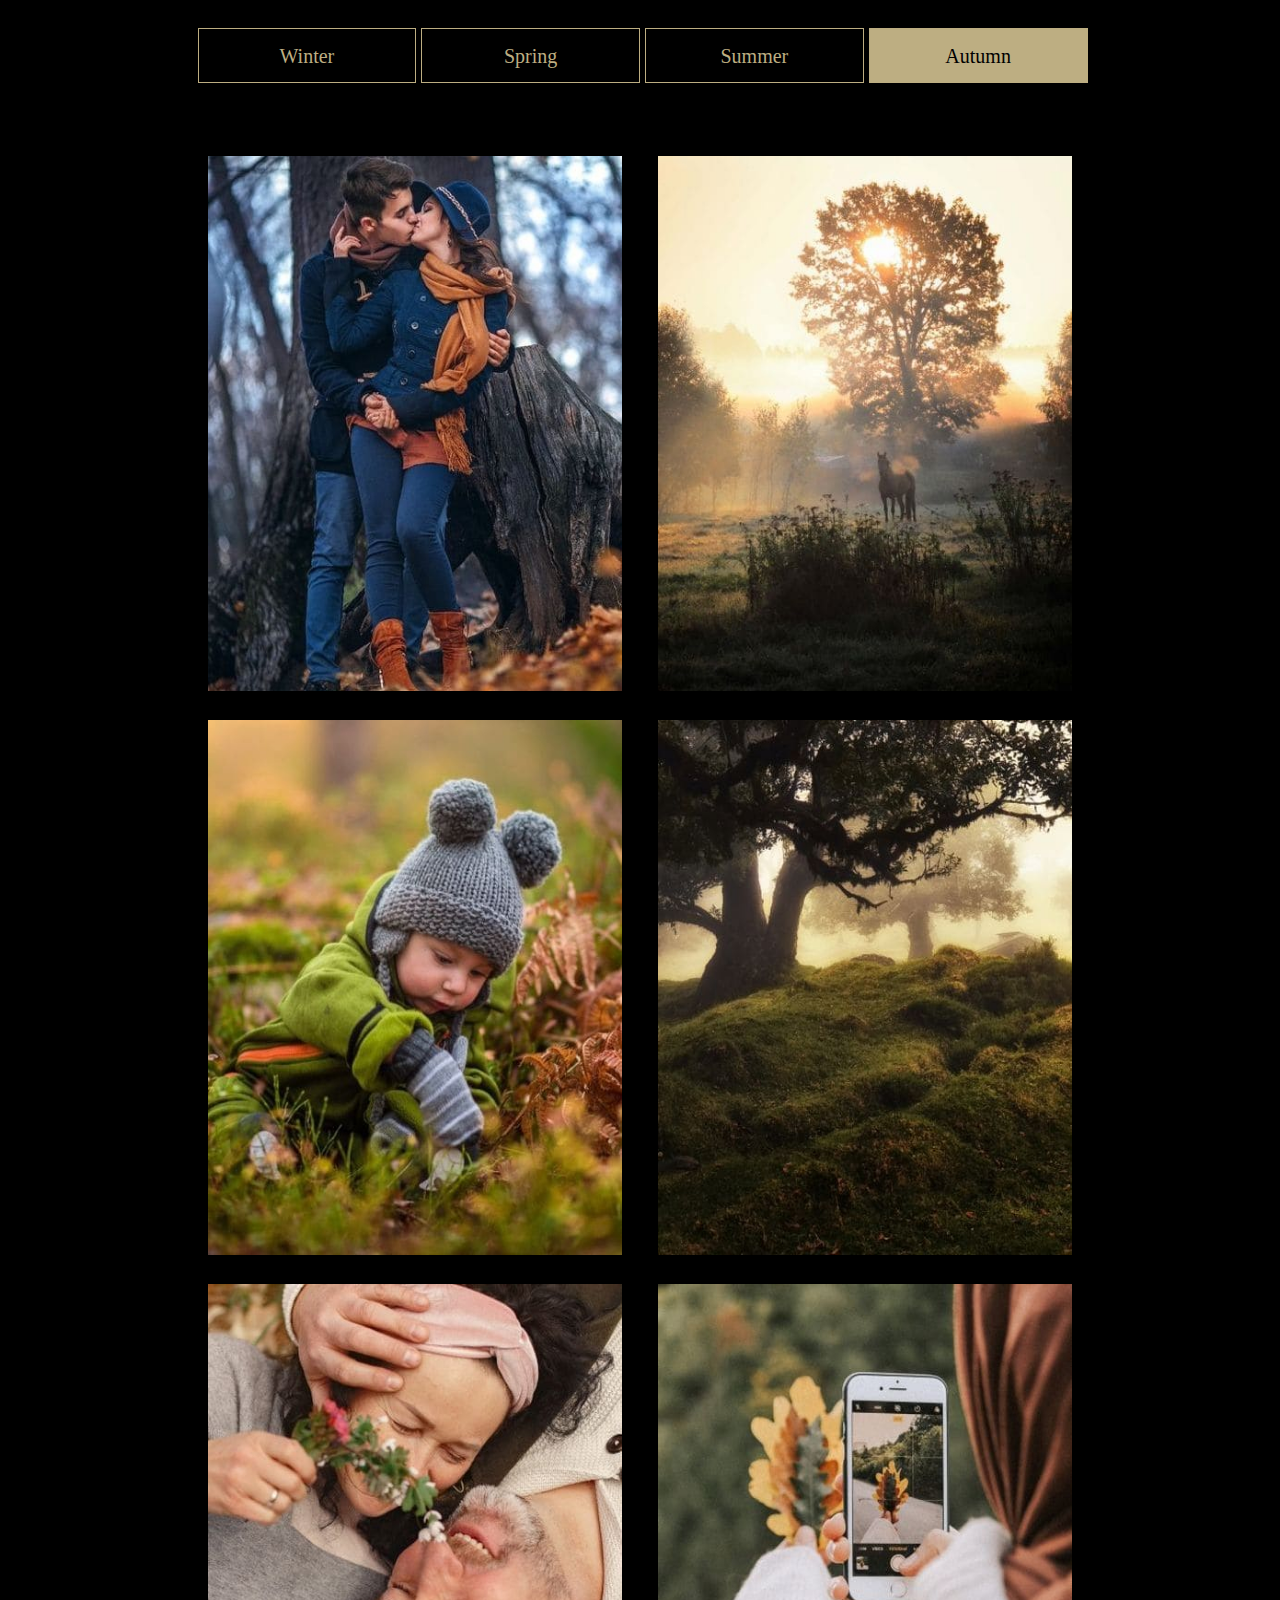
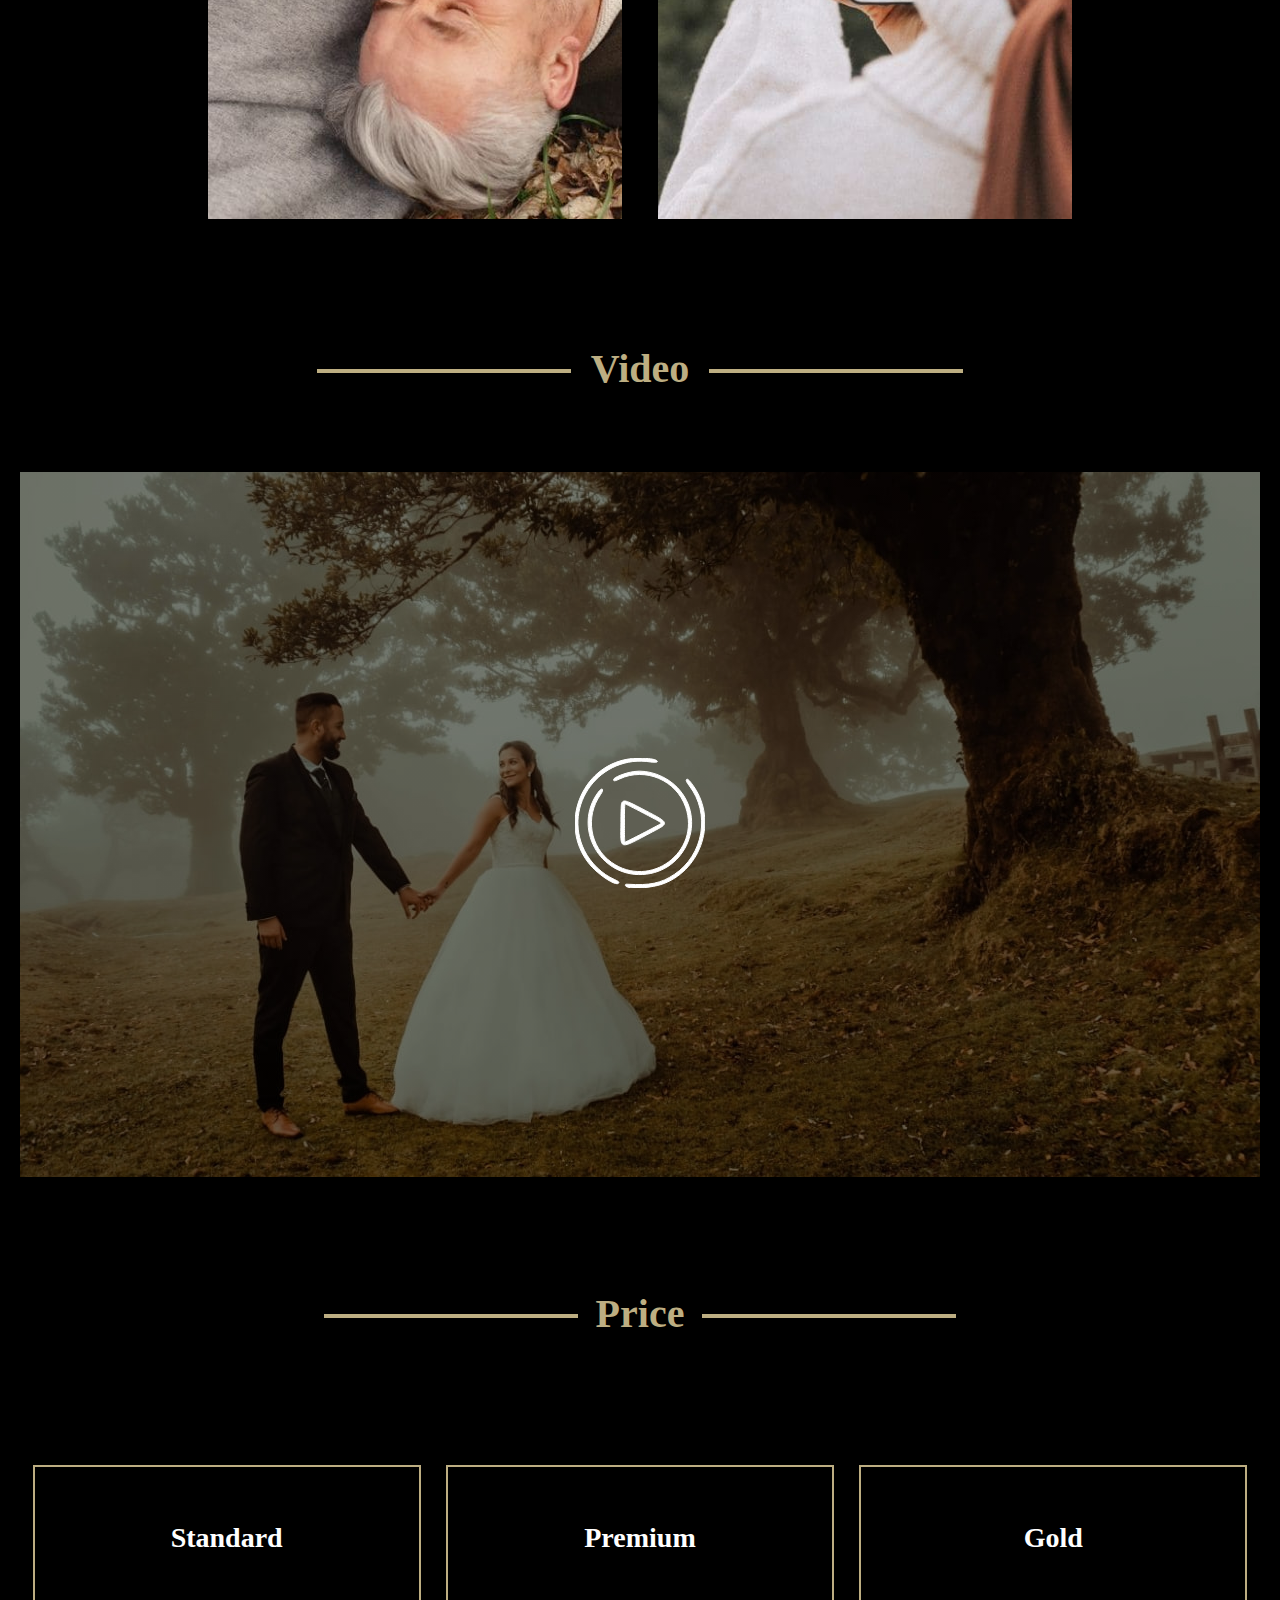
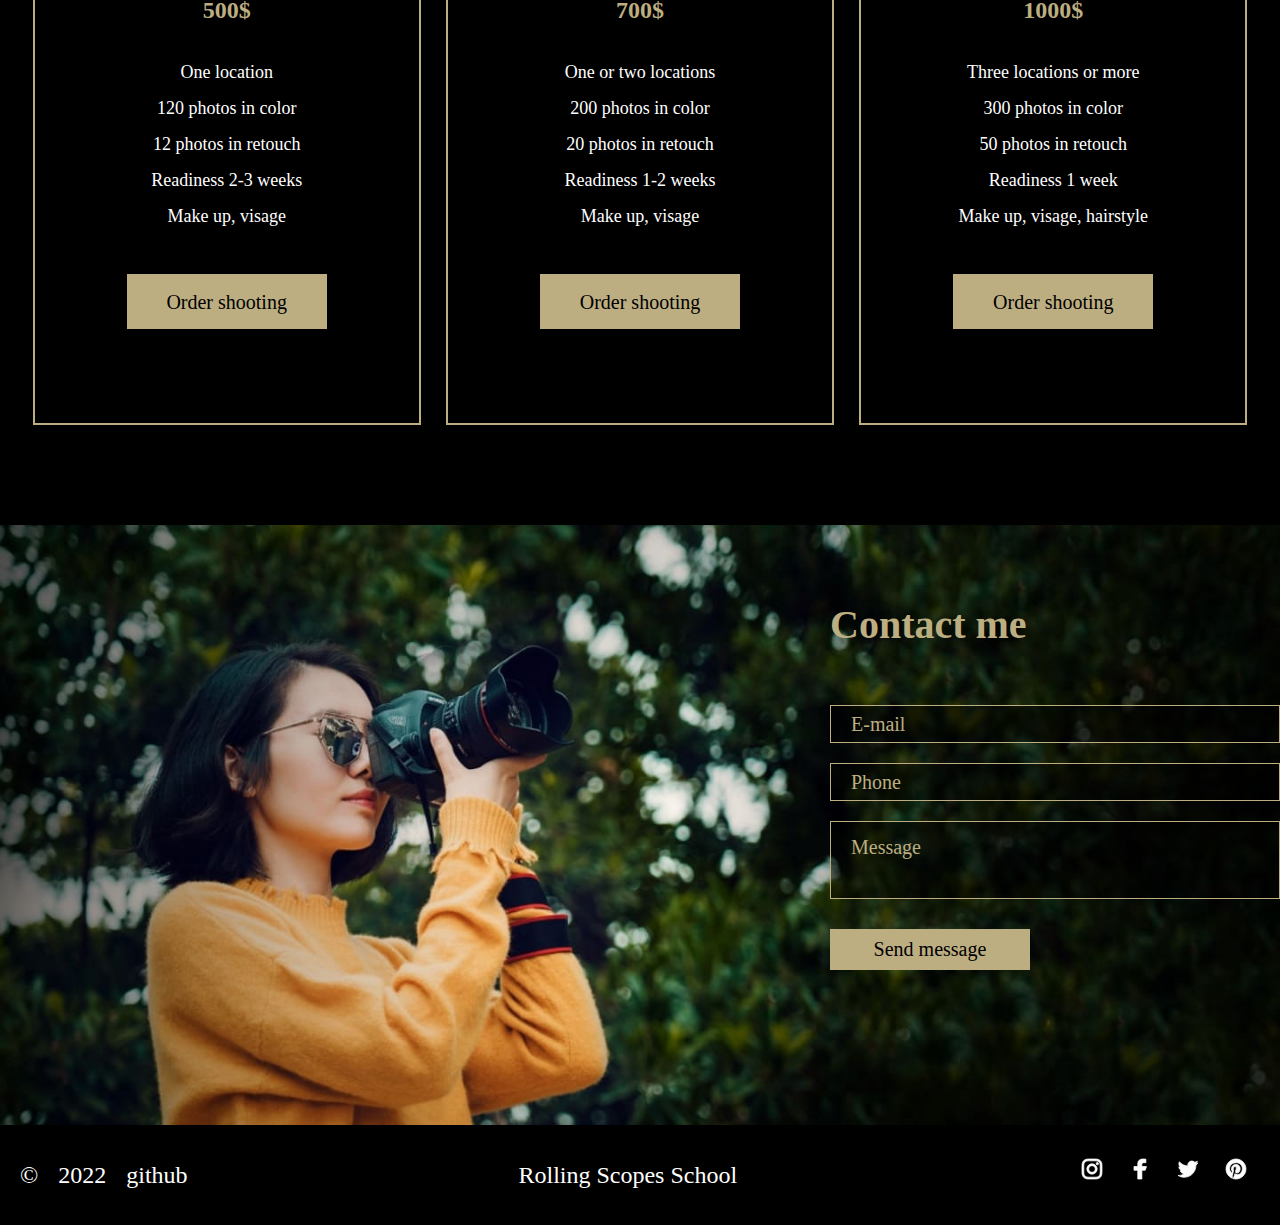
==== commit 5628f0d4: "feat: add html and css for switch theme" ====
--- a/portfolio/index.html
+++ b/portfolio/index.html
@@ -46,6 +46,18 @@
                             <span class="hamburger-item"></span>
                         </div>
                     </div>
+                    <div class="switch">
+                        <a href="#" class="theme white">
+                            <svg class="icon">
+                                <use xlink:href="assets/svg/sprite.svg#sun"></use>
+                              </svg>
+                        </a>
+                        <a href="#" class="theme dark">
+                            <svg class="icon">
+                                <use xlink:href="assets/svg/sprite.svg#moon"></use>
+                              </svg>
+                        </a>
+                    </div>
                 </div>
             </header>
         </div> 
--- a/portfolio/style.css
+++ b/portfolio/style.css
@@ -301,6 +301,29 @@
     text-align: center;
 }
 
+.switch {
+    position: relative;
+    width: 50px;
+    height: 50px;
+    margin-left: 30px;
+    margin-right: 20px;
+}
+
+.white {
+    position: absolute;
+    top: 0;
+    left: 0;
+    fill: #fff;
+}
+
+.dark {
+    display: none;
+    position: absolute;
+    top: 0;
+    left: 0;
+    fill: #fff;
+}
+
 .main-container {
     display: flex;
     flex-flow: column;
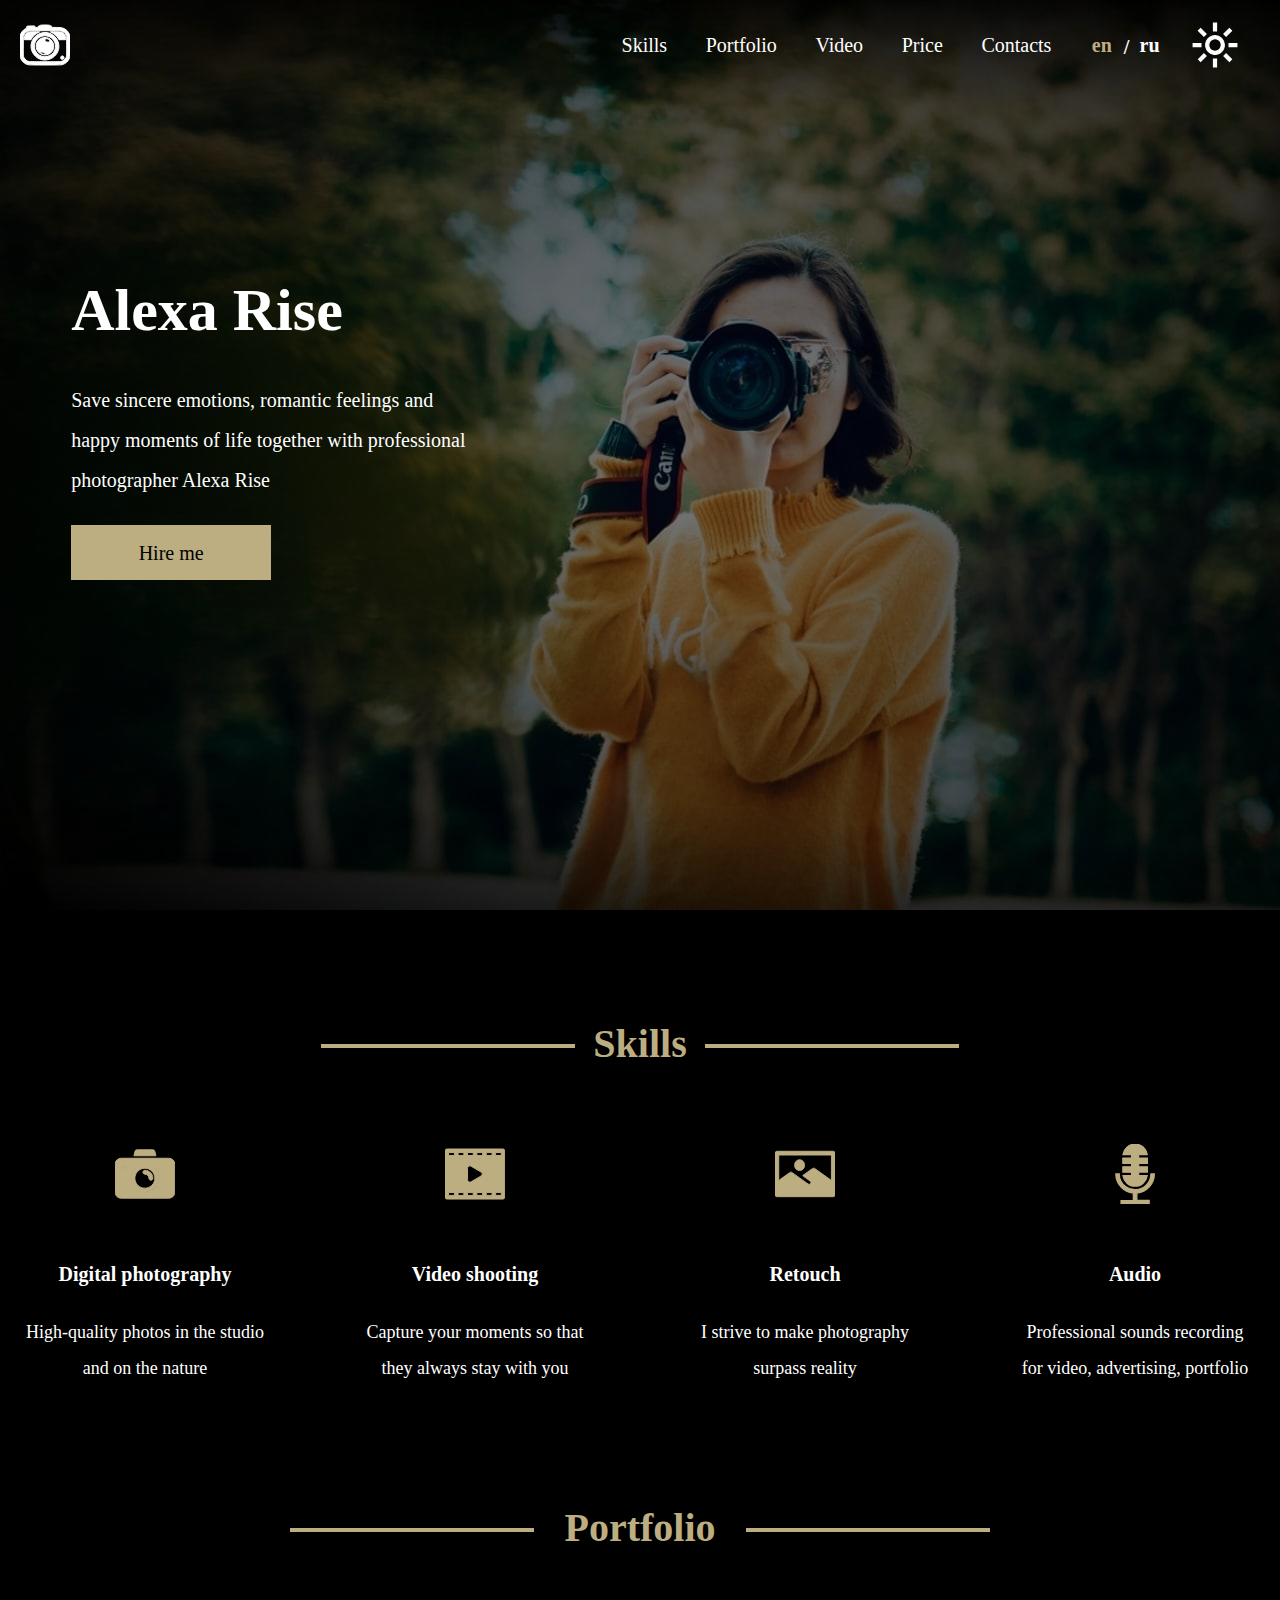
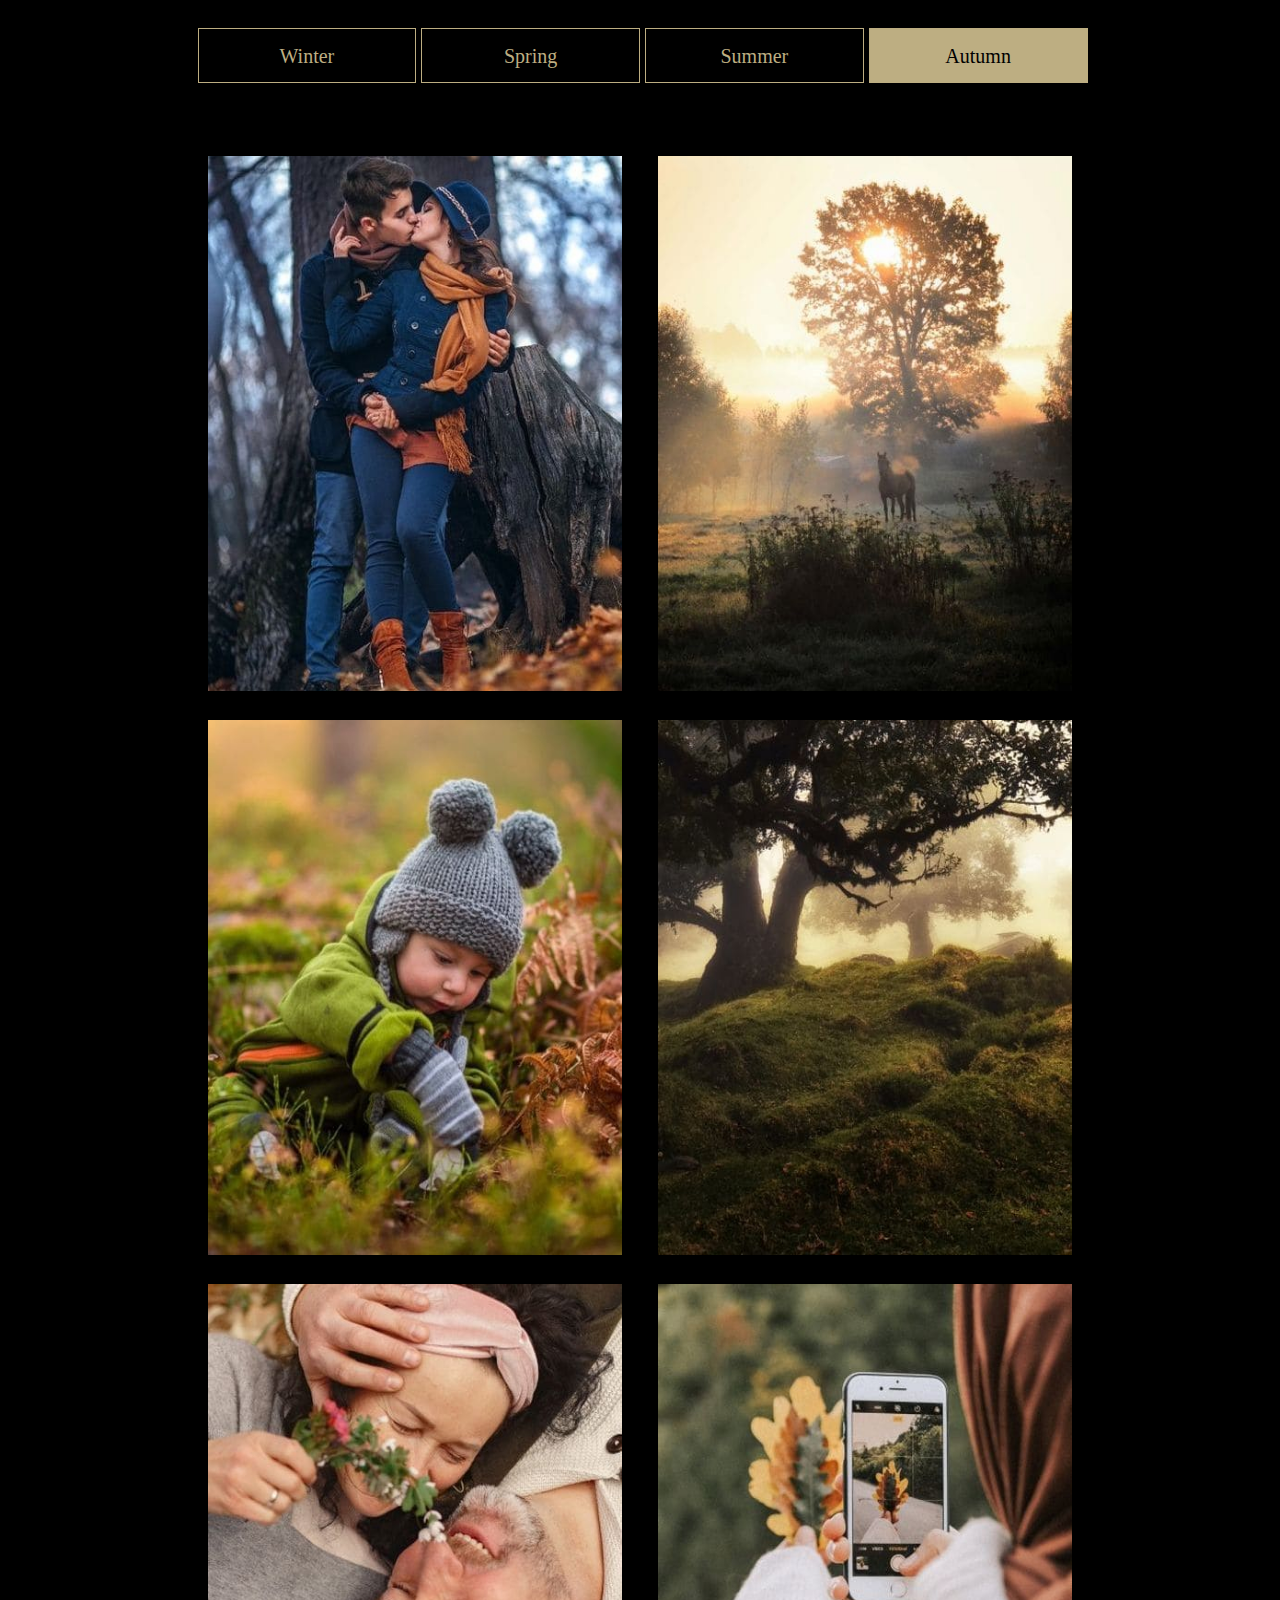
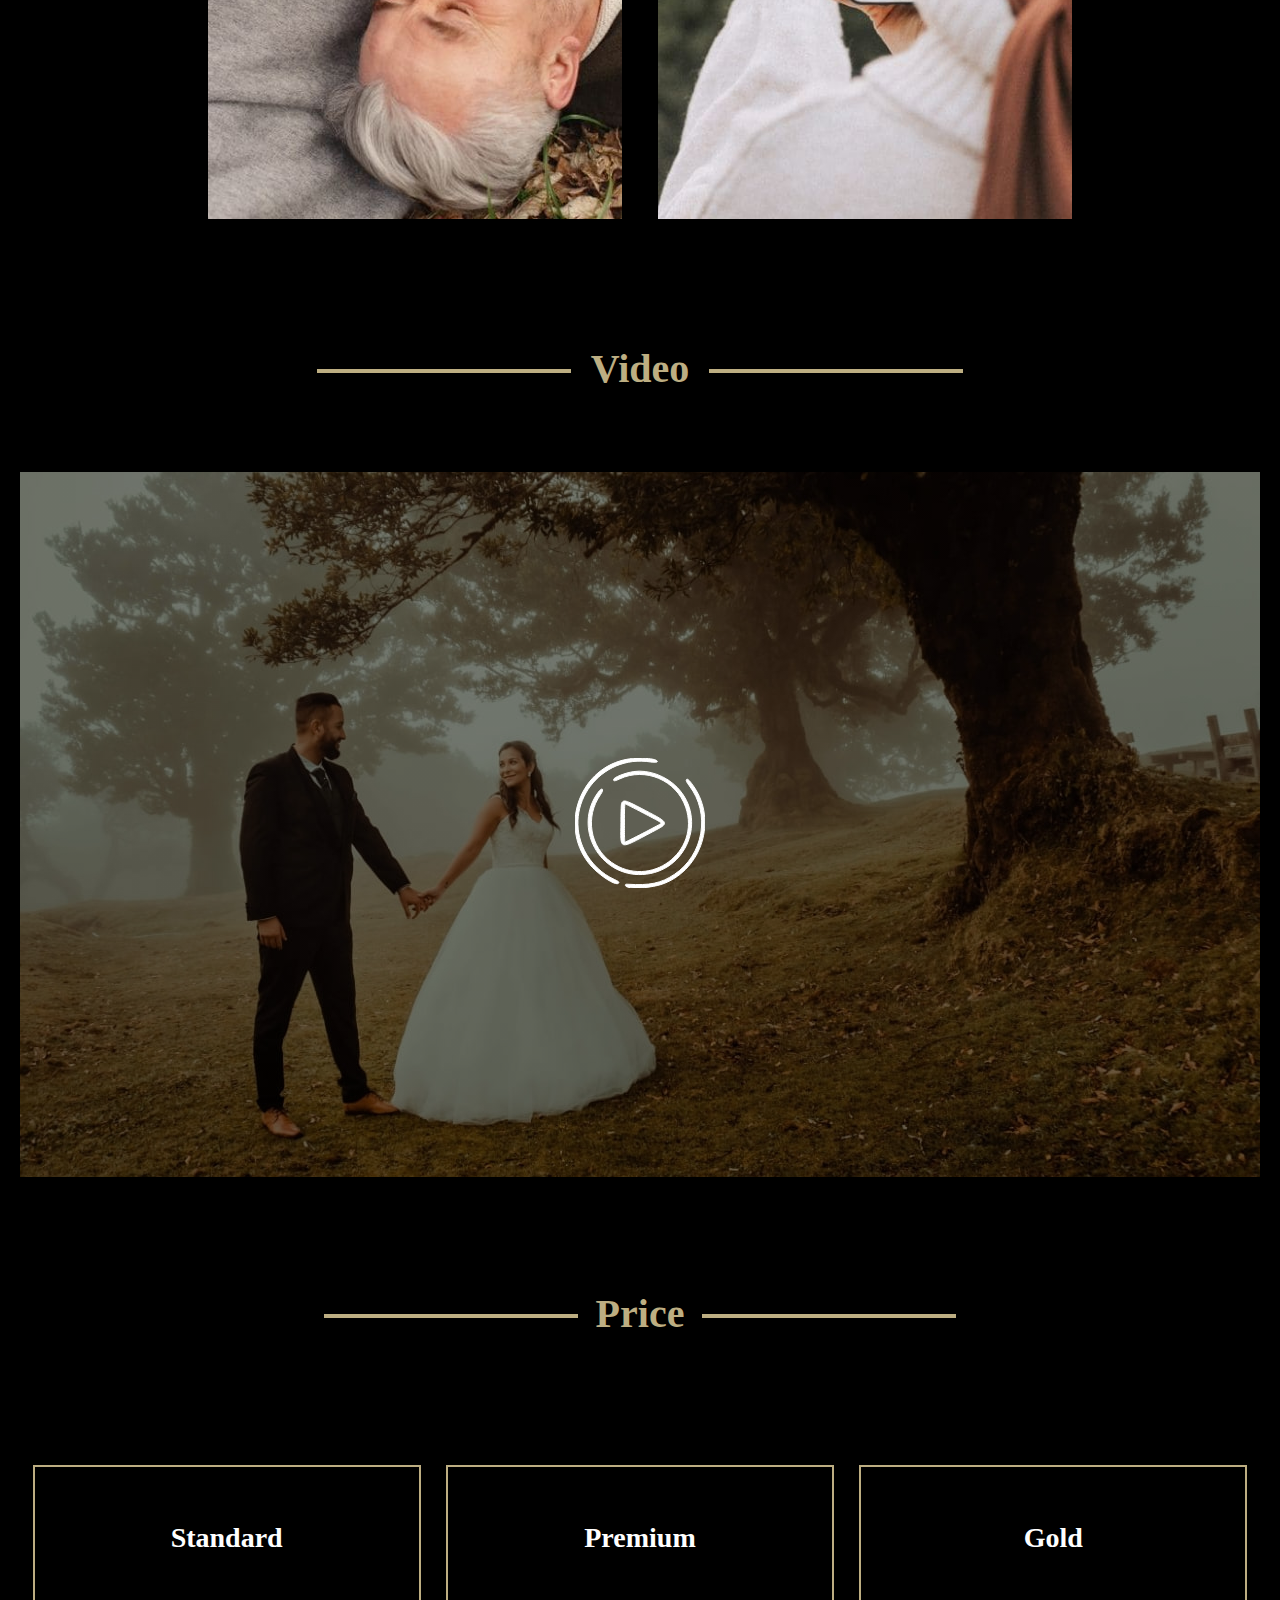
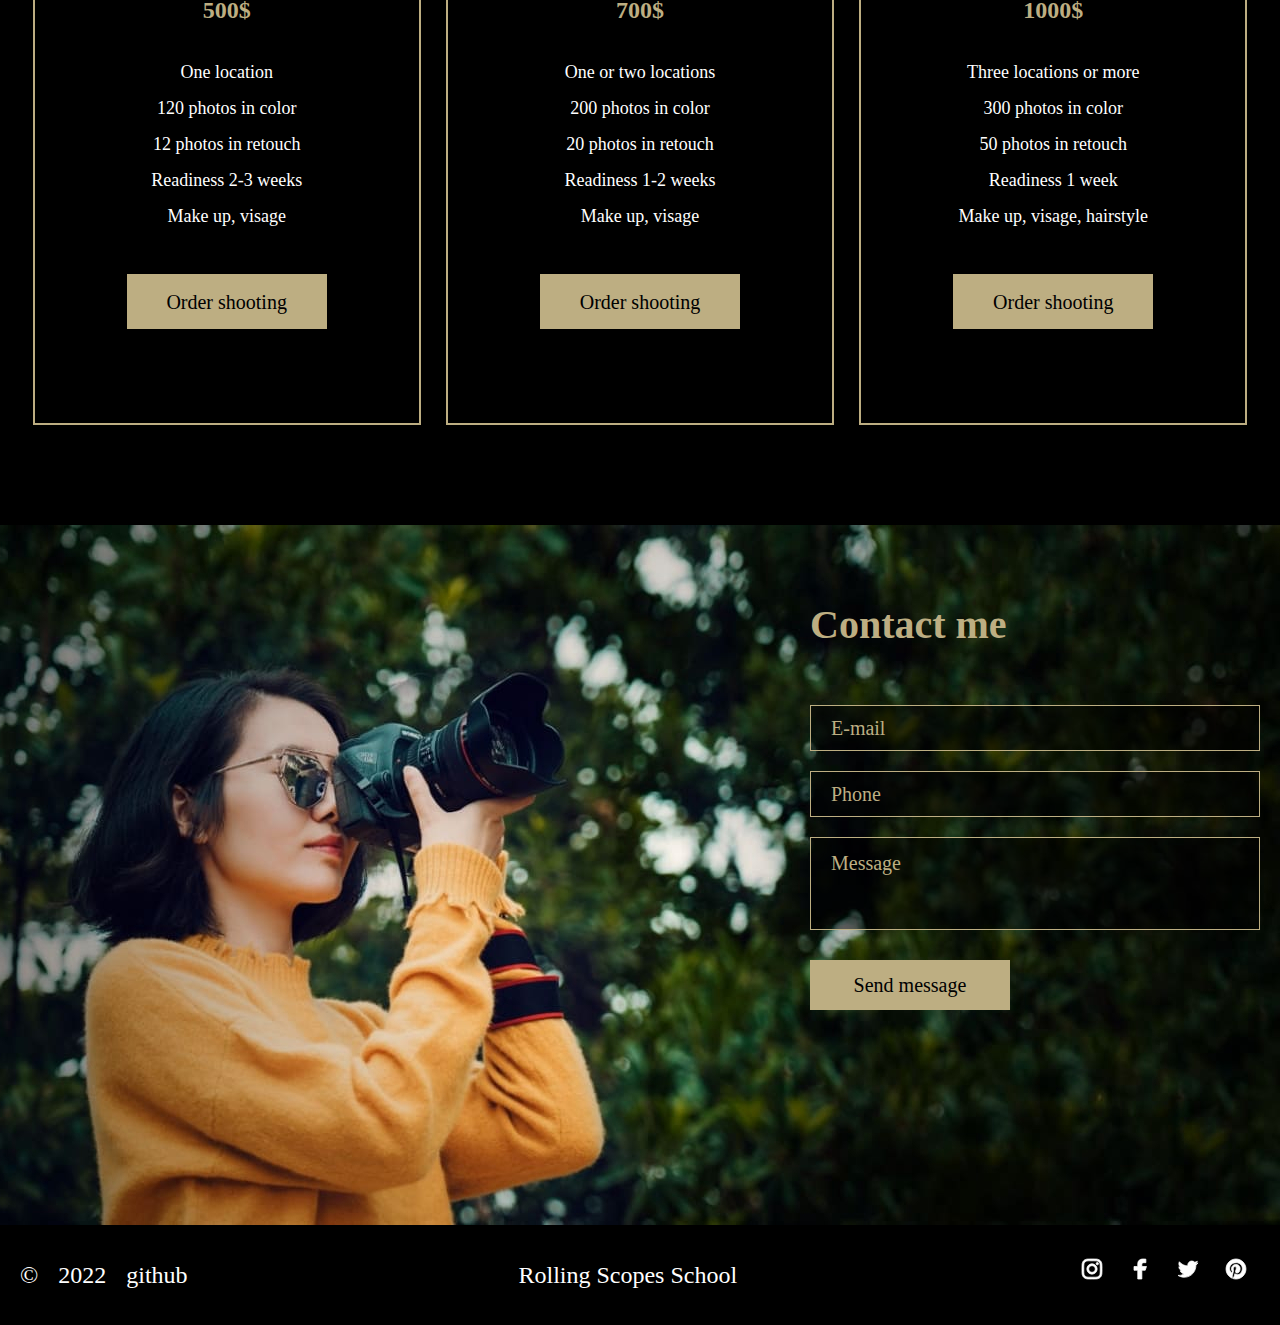
==== commit 999f4dab: "feat: implement function changeTheme" ====
--- a/portfolio/index.html
+++ b/portfolio/index.html
@@ -36,28 +36,30 @@
                             <li class="nav-item"><a href="#contacts" class="nav-link" data-i18="contacts">Contacts</a></li>
                         </ul>
                     </nav>
-                    <div class="toggle">
-                        <a class="lang en activeLink" href="#" data-lang="en">en</a>
-                        <p class="marker">/</p>
-                        <a class="lang ru" href="#" data-lang="ru">ru</a>
-                        <div class="hamburger">
-                            <span class="hamburger-item"></span>
-                            <span class="hamburger-item"></span>
-                            <span class="hamburger-item"></span>
-                        </div>
-                    </div>
-                    <div class="switch">
-                        <a href="#" class="theme white">
-                            <svg class="icon">
-                                <use xlink:href="assets/svg/sprite.svg#sun"></use>
-                              </svg>
-                        </a>
-                        <a href="#" class="theme dark">
-                            <svg class="icon">
-                                <use xlink:href="assets/svg/sprite.svg#moon"></use>
-                              </svg>
-                        </a>
-                    </div>
+                    <div class="wrapper">
+                        <div class="toggle">
+                            <a class="lang en activeLink" href="#" data-lang="en">en</a>
+                            <p class="marker">/</p>
+                            <a class="lang ru" href="#" data-lang="ru">ru</a>
+                            <div class="hamburger">
+                                <span class="hamburger-item"></span>
+                                <span class="hamburger-item"></span>
+                                <span class="hamburger-item"></span>
+                            </div>
+                        </div>
+                        <div class="switch">
+                            <a href="#" class="light" role="button">
+                                <svg class="icon" data-theme="light">
+                                    <use xlink:href="assets/svg/sprite.svg#sun"></use>
+                                  </svg>
+                            </a>
+                            <a href="#" class="dark" role="button">
+                                <svg class="icon" data-theme="dark">
+                                    <use xlink:href="assets/svg/sprite.svg#moon"></use>
+                                  </svg>
+                            </a>
+                        </div>
+                    </div>    
                 </div>
             </header>
         </div> 
--- a/portfolio/style.css
+++ b/portfolio/style.css
@@ -1,4 +1,7 @@
 :root {
+    --body-color: #000;
+    --text-color: #fff;
+    --hover-color: #bdae82;
     --color-gold: #bdae82;
     --color-black: #000;
     --color-white: #fff;
@@ -29,8 +32,8 @@
 html {
     max-width: 1440px;
     margin: 0 auto;
-    background-color: var(--color-black);
-    color: var(--color-white);
+    background-color: var(--body-color);
+    color: var(--text-color);
     scroll-behavior: smooth;
     overflow-x: hidden;
 }
@@ -41,10 +44,11 @@
     font-weight: bold;
     font-size: 60px;
     line-height: 120px;
+    color: var(--color-white);
 }
 
 h2 {
-    color: var(--color-gold);
+    color: var(--hover-color);
     font-family: Merriweather;
     font-style: normal;
     font-weight: bold;
@@ -58,6 +62,10 @@
     font-weight: bold;
     font-size: var(--font2);
     line-height: 40px;
+}
+
+p {
+    color: var(--text-color);
 }
 
 ul {
@@ -82,7 +90,7 @@
 
 input, 
 textarea {
-    color: #fff;
+    color: var(--color-white);
 }
 
 .icon { 
@@ -143,7 +151,7 @@
 	width: 50px;
 	height: 5px;
     margin-bottom: 5px;
-	background-color: var(--color-white);
+    background-color: var(--color-white);
 }
 
 .hamburger-item:nth-of-type(2).active {
@@ -184,7 +192,7 @@
     min-height: calc(100vh);
     padding-left: 127px;
     padding-top: 134px;
-    background-color: var(--color-black);
+    background-color: var(--body-color);
     transition: 0.5s;
     z-index: 555;
 }
@@ -204,7 +212,6 @@
     font-weight: normal;
     font-size: 34.8235px;
     line-height: 73px;
-    color: var(--color-white);
 }
 
 .open {
@@ -221,6 +228,10 @@
     display: flex;
     justify-content: center;
     align-items: center;
+}
+
+.wrapper {
+    display: flex;
 }
 
 .logo {
@@ -294,6 +305,7 @@
     font-style: normal;
     font-weight: bold;
     font-size: var(--font2);
+    color: var(--color-white);
 }
 
 .ru {
@@ -309,11 +321,13 @@
     margin-right: 20px;
 }
 
-.white {
+.light {
     position: absolute;
     top: 0;
     left: 0;
-    fill: #fff;
+    width: 50px;
+    height: 50px;
+    z-index: 555;
 }
 
 .dark {
@@ -321,7 +335,9 @@
     position: absolute;
     top: 0;
     left: 0;
-    fill: #fff;
+    width: 50px;
+    height: 50px;
+    z-index: 555;
 }
 
 .main-container {
@@ -356,6 +372,7 @@
     font-weight: normal;
     font-size: var(--font2);
     line-height: 40px;
+    color: var(--color-white);
 }
 
 .hero-btn,
@@ -399,7 +416,7 @@
     right: 120%;
     width: 250px;
     content: '';
-    border-color: var(--color-gold);
+    border-color: var(--hover-color);
     border-style: solid;
     border-width: 2px;
 }
@@ -410,7 +427,7 @@
     left: 120%;
     width: 250px;
     content: '';
-    border-color: var(--color-gold);
+    border-color: var(--hover-color);
     border-style: solid;
     border-width: 2px;
 }
@@ -431,7 +448,7 @@
     align-items: center;
     margin-left: 40px;
     text-align: center;
-    color: var(--color-white);
+    color: var(--text-color);
 }
 
 .skills-item:first-child {
@@ -477,22 +494,22 @@
     flex: calc(25% - 15px);
     margin-left: 5px;
     border: 1px solid var(--color-gold);
+    color: var(--hover-color);
+    background-color: transparent;
+}
+
+.portfolio-btn:hover {
+    color: var(--body-color);
+    background-color: var(--color-gold);
+}
+
+.activeBtn {
+    color: var(--body-color);
+    background-color: var(--color-gold);
+}
+
+.activeLink {
     color: var(--color-gold);
-    background-color: transparent;
-}
-
-.portfolio-btn:hover {
-    color: var(--color-black);
-    background-color: var(--color-gold);
-}
-
-.activeBtn {
-    color: var(--color-black);
-    background-color: var(--color-gold);
-}
-
-.activeLink {
-    color: var(--color-gold);;
 }
 
 .gallery {
@@ -576,7 +593,7 @@
     font-size: 28px;
     line-height: 56px;
     text-align: center;
-    color: var(--color-white);
+    color: var(--text-color);
 }
 
 .card-price {
@@ -598,7 +615,7 @@
     font-size: 18px;
     line-height: 36px;
     text-align: center;
-    color: var(--color-white);
+    color: var(--text-color);
 }
 
 .price-btn {
@@ -609,7 +626,7 @@
 .section-contacts {
     display: flex;
     justify-content: flex-end;
-    min-height: 600px;
+    min-height: 700px;
     background: url('assets/img/contacts-bg.jpg');
     background-position: center center;
     background-repeat: no-repeat;
@@ -618,6 +635,7 @@
 
 .title-contact {
     margin-bottom: 40px;
+    color: var(--color-gold);
 }
 
 .contact-form {
@@ -625,7 +643,8 @@
     flex-flow: column;
     align-items: flex-start;
     width: 450px;
-    height: 445px;
+    height: 485px;
+    margin-right: 20px;
 }
 
 .contact-form .title-contact {
@@ -697,6 +716,8 @@
     display: flex;
     justify-content: space-between;
     align-items: center;
+    background-color: var(--color-black);
+    color: var(--color-white);
 }
 
 .copyright {
@@ -704,6 +725,11 @@
     justify-content: center;
     align-items: center;
     font-size: 150%;
+    color: var(--color-white);
+}
+
+.copyright p {
+    color: var(--color-white);
 }
 
 .year {
@@ -726,7 +752,6 @@
     width: 24px;
     height: 24px;
     margin: 0 12px;
-    fill: var(--color-white);
 }
 
 @media (max-width: 768px) {
@@ -742,6 +767,10 @@
 
     .header {
         padding: 0 20px;
+    }
+
+    .wrapper {
+        display: flex;
     }
 
     .hamburger {
@@ -753,6 +782,15 @@
 
     .hamburger-menu {  
         width: 580px;
+        background-color: var(--body-color);
+    }
+
+    .hamburger-menu a {
+        color: var(--text-color);
+    }
+
+    .hamburger-item {
+        background-color: var(--color-gold);
     }
     
     .nav {
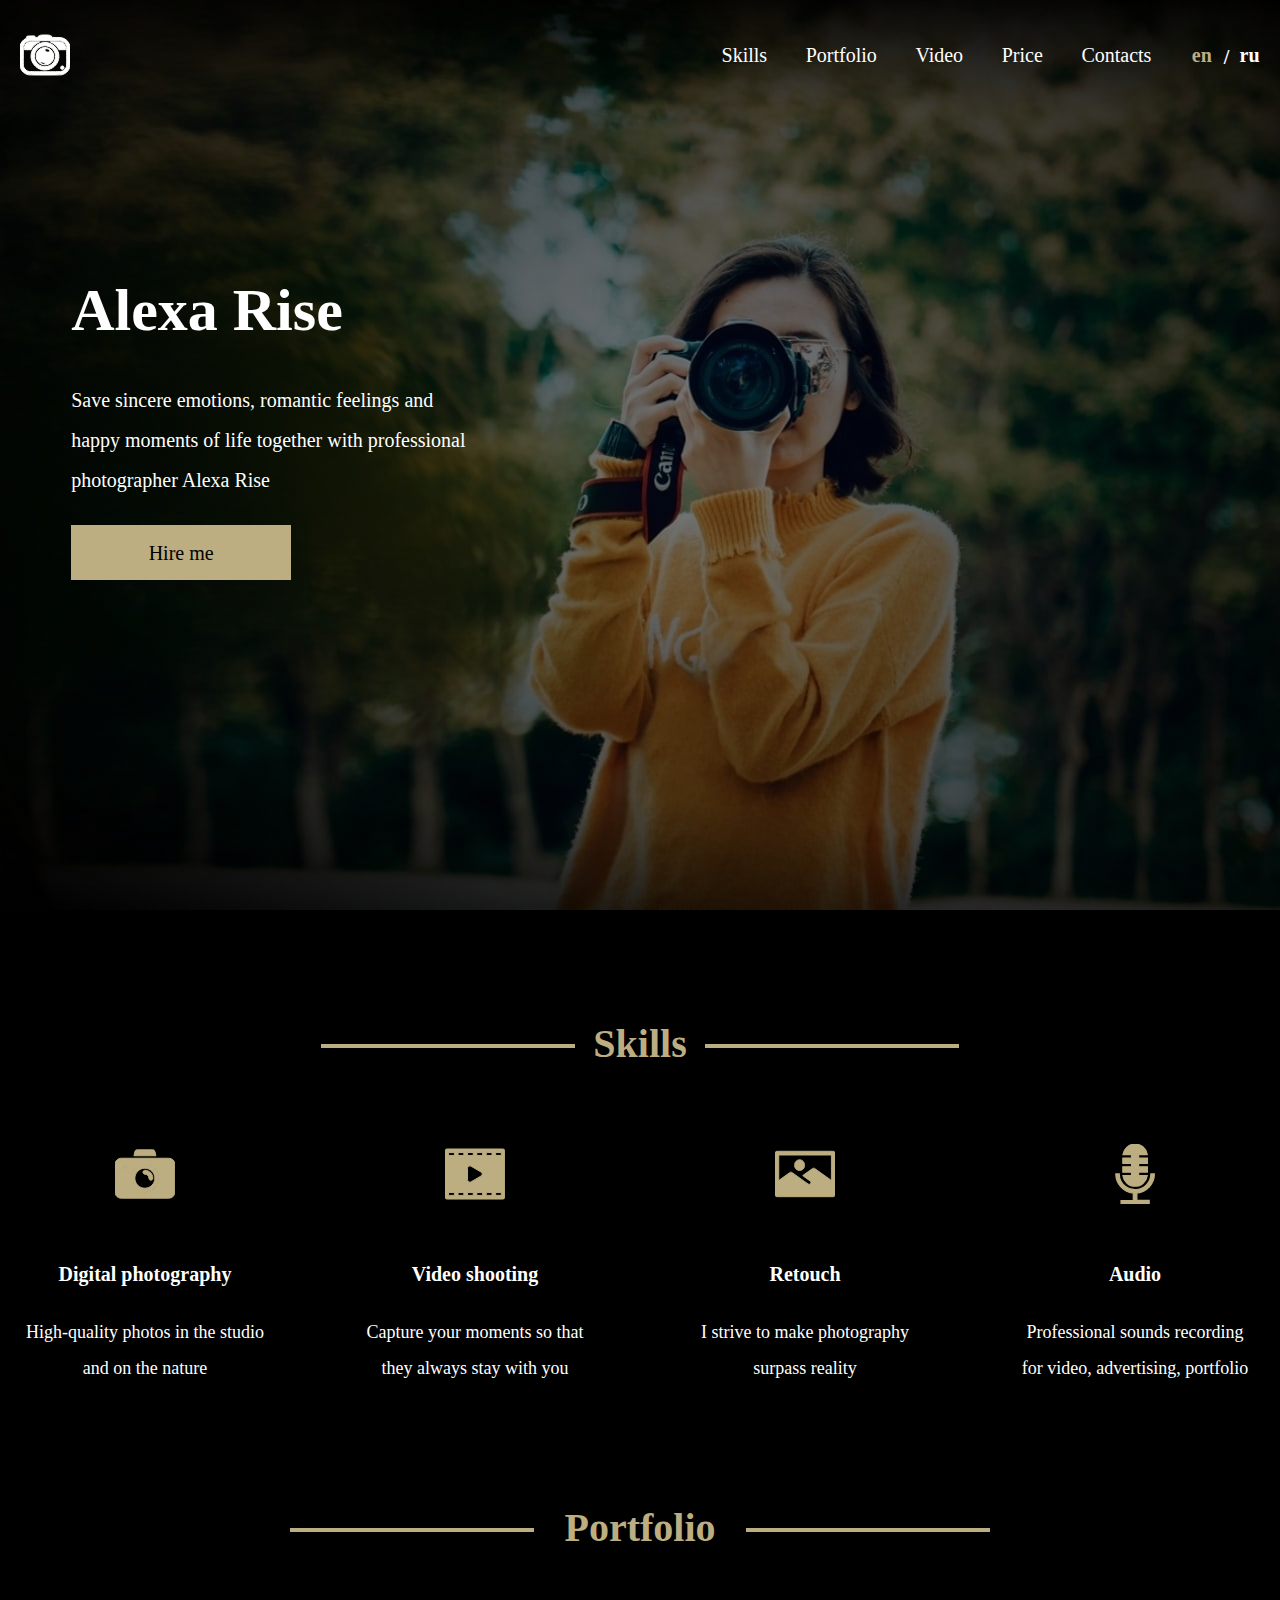
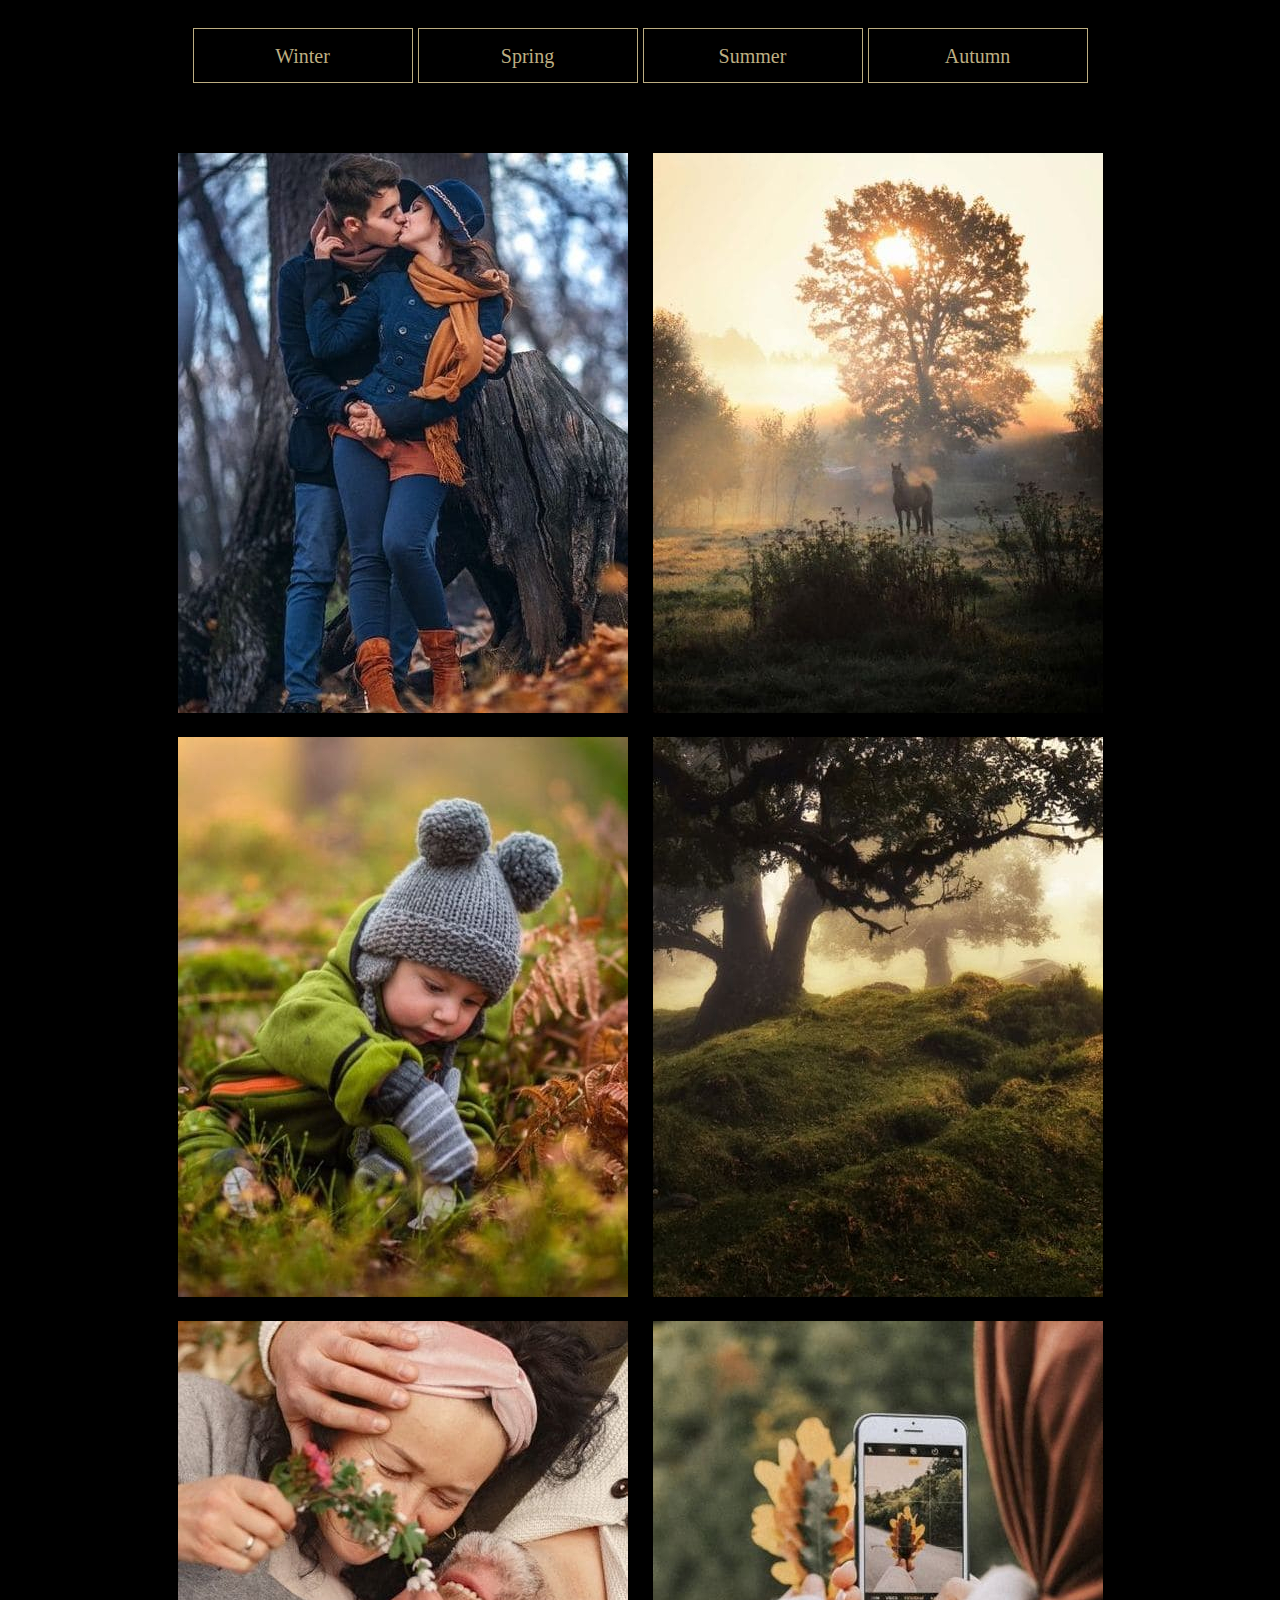
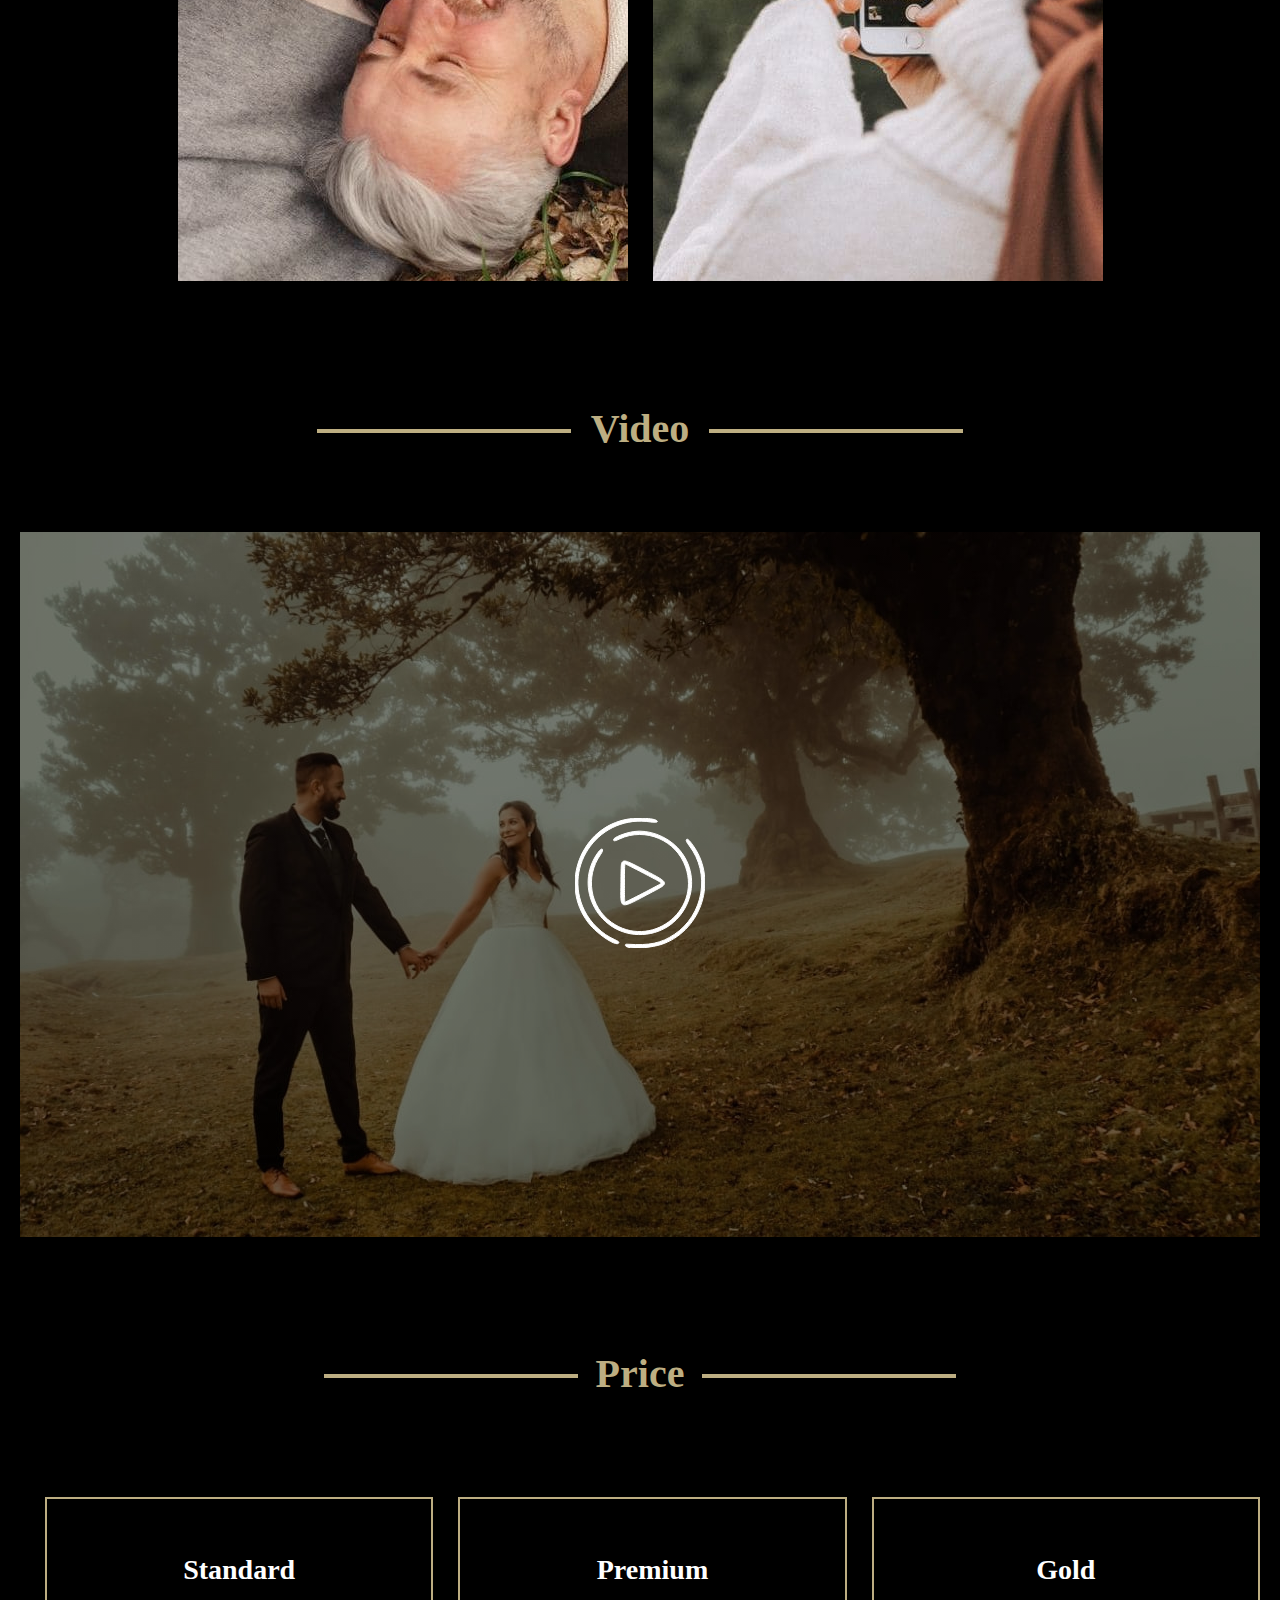
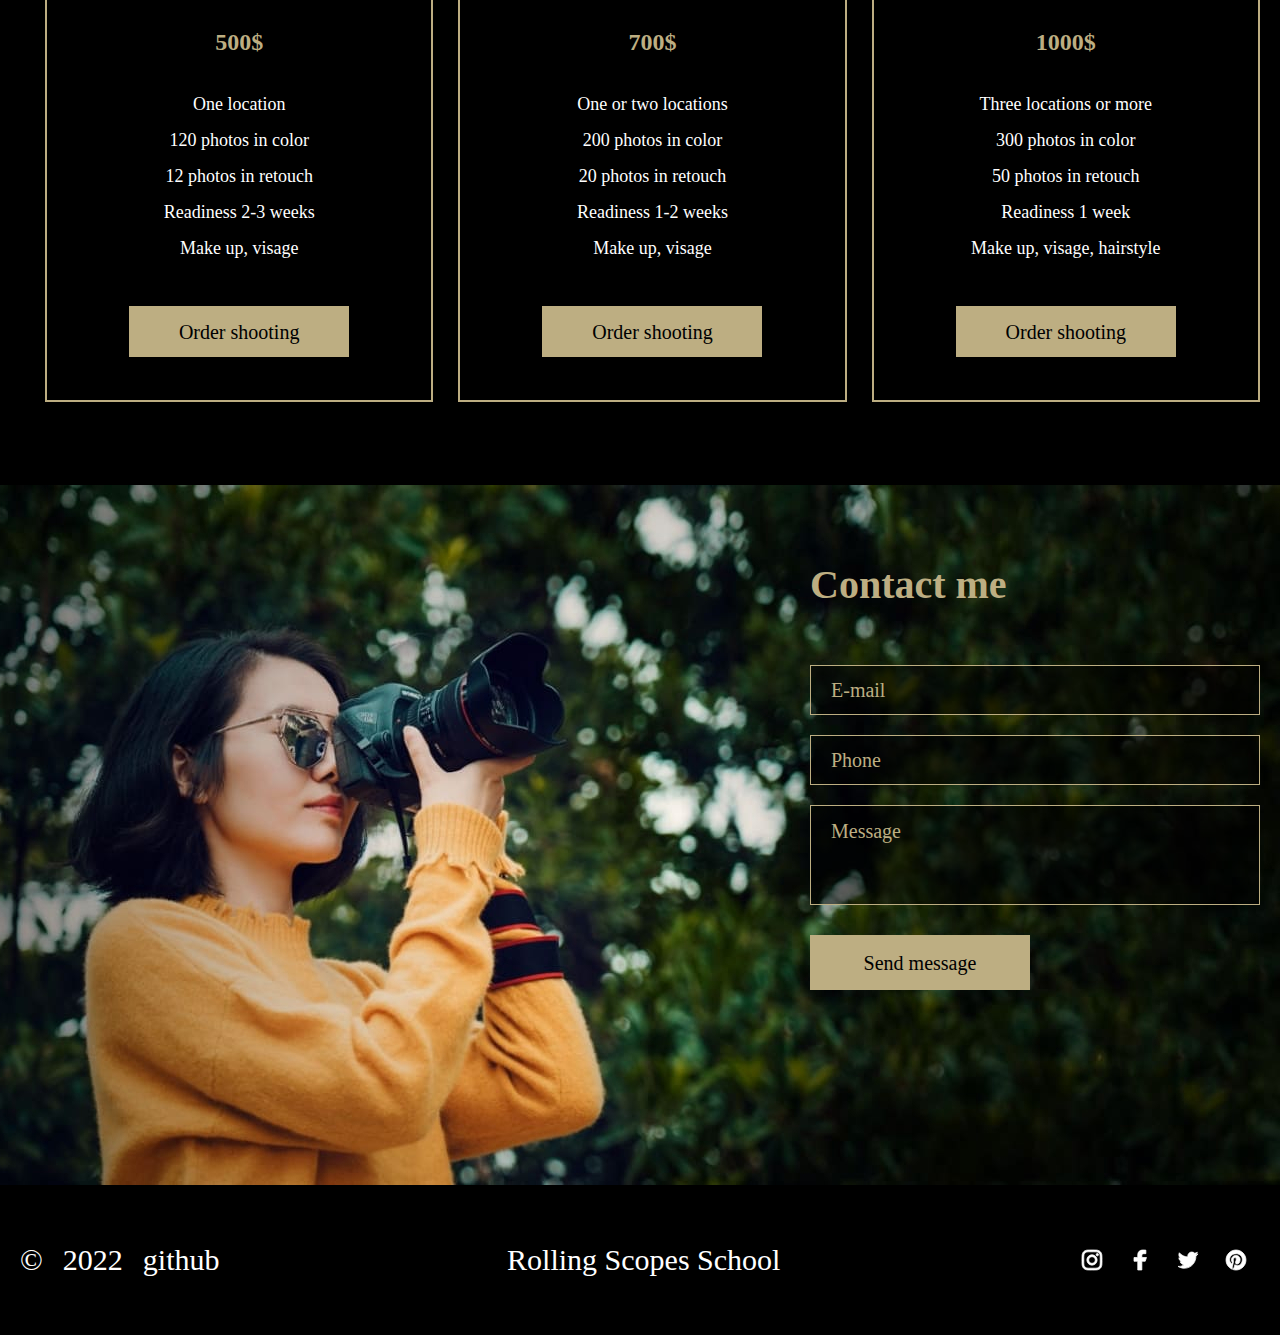
==== commit 1b1ad14d: "refactor: style.css" ====
--- a/portfolio/index.html
+++ b/portfolio/index.html
@@ -12,11 +12,11 @@
     <div class="master-container">
         <div class="hamburger-menu">
             <ul class="hamburger-menu-list">
-                <li class="hamburger-menu-item"><a href="#skills" class="nav-link" data-i18="skills">Skills</a></li>
-                <li class="hamburger-menu-item"><a href="#portfolio" class="nav-link" data-i18="portfolio">Portfolio</a></li>
-                <li class="hamburger-menu-item"><a href="#video" class="nav-link" data-i18="video">Video</a></li>
-                <li class="hamburger-menu-item"><a href="#price" class="nav-link" data-i18="price">Price</a></li>
-                <li class="hamburger-menu-item"><a href="#contacts" class="nav-link" data-i18="contacts">Contacts</a></li>
+                <li class="hamburger-menu-item"><a href="#skills" class="nav-link">Skills</a></li>
+                <li class="hamburger-menu-item"><a href="#portfolio" class="nav-link">Portfolio</a></li>
+                <li class="hamburger-menu-item"><a href="#video" class="nav-link">Video</a></li>
+                <li class="hamburger-menu-item"><a href="#price" class="nav-link">Price</a></li>
+                <li class="hamburger-menu-item"><a href="#contacts" class="nav-link">Contacts</a></li>
             </ul>
         </div>
         <div class="bg-header-container">
@@ -27,39 +27,27 @@
                             <use xlink:href="assets/svg/sprite.svg#logo"></use>
                         </svg>
                     </div>
-                    <nav class="nav">
-                        <ul class="nav-list">
-                            <li class="nav-item"><a href="#skills" class="nav-link" data-i18="skills">Skills</a></li>
-                            <li class="nav-item"><a href="#portfolio" class="nav-link" data-i18="portfolio">Portfolio</a></li>
-                            <li class="nav-item"><a href="#video" class="nav-link" data-i18="video">Video</a></li>
-                            <li class="nav-item"><a href="#price" class="nav-link" data-i18="price">Price</a></li>
-                            <li class="nav-item"><a href="#contacts" class="nav-link" data-i18="contacts">Contacts</a></li>
-                        </ul>
-                    </nav>
                     <div class="wrapper">
+                        <nav class="nav">
+                            <ul class="nav-list">
+                                <li class="nav-item"><a href="#skills" class="nav-link">Skills</a></li>
+                                <li class="nav-item"><a href="#portfolio" class="nav-link">Portfolio</a></li>
+                                <li class="nav-item"><a href="#video" class="nav-link">Video</a></li>
+                                <li class="nav-item"><a href="#price" class="nav-link">Price</a></li>
+                                <li class="nav-item"><a href="#contacts" class="nav-link">Contacts</a></li>
+                            </ul>
+                        </nav>
                         <div class="toggle">
-                            <a class="lang en activeLink" href="#" data-lang="en">en</a>
+                            <div class="lang en active"><a href="#">en</a></div>
                             <p class="marker">/</p>
-                            <a class="lang ru" href="#" data-lang="ru">ru</a>
+                            <div class="lang ru"><a href="#">ru</a></div>
                             <div class="hamburger">
                                 <span class="hamburger-item"></span>
                                 <span class="hamburger-item"></span>
                                 <span class="hamburger-item"></span>
                             </div>
                         </div>
-                        <div class="switch">
-                            <a href="#" class="light" role="button">
-                                <svg class="icon" data-theme="light">
-                                    <use xlink:href="assets/svg/sprite.svg#sun"></use>
-                                  </svg>
-                            </a>
-                            <a href="#" class="dark" role="button">
-                                <svg class="icon" data-theme="dark">
-                                    <use xlink:href="assets/svg/sprite.svg#moon"></use>
-                                  </svg>
-                            </a>
-                        </div>
-                    </div>    
+                    </div>
                 </div>
             </header>
         </div> 
@@ -68,66 +56,66 @@
                 <section class="section section-hero">
                     <div class="hero-container">
                         <div class="hero">
-                            <h1 class="hero-title" data-i18="hero-title">Alexa Rise</h1>
-                            <p class="hero-text" data-i18="hero-text">Save sincere emotions, romantic feelings and<br>happy moments of life together with professional<br> photographer Alexa Rise</p>
-                            <button class="btn hero-btn" type="button" data-i18="hire">Hire me</button>
+                            <h1 class="hero-title">Alexa Rise</h1>
+                            <p class="hero-text">Save sincere emotions, romantic feelings and<br>happy moments of life together with professional<br> photographer Alexa Rise</p>
+                            <button class="btn hero-btn" type="button">Hire me</button>
                         </div>
                     </div>
                 </section>
                 <section class="section section-skills" id="skills">
                     <div class="title-container">
-                        <h2 class="section-title" data-i18="skills">Skills</h2>
+                        <h2 class="section-title">Skills</h2>
                     </div>
                     <div class="skills-items">
                         <div class="skills-item">
                             <svg class="icon skills-icon">
                                 <use xlink:href="assets/svg/sprite.svg#camera"></use>
                             </svg>
-                            <h3 class="skills-title" data-i18="skill-title-1">Digital photography</h3>
-                            <p class="skills-text" data-i18="skill-text-1">High-quality photos in the studio<br>and on the nature</p>
+                            <h3 class="skills-title">Digital photography</h3>
+                            <p class="skills-text">High-quality photos in the studio<br>and on the nature</p>
                         </div>
                         <div class="skills-item">
                             <svg class="icon skills-icon">
                                 <use xlink:href="assets/svg/sprite.svg#video"></use>
                             </svg>
-                            <h3 class="skills-title" data-i18="skill-title-2">Video shooting</h3>
-                            <p class="skills-text" data-i18="skill-text-2">Capture your moments so that<br>they always stay with you</p></div>
+                            <h3 class="skills-title">Video shooting</h3>
+                            <p class="skills-text">Capture your moments so that<br>they always stay with you</p></div>
                         <div class="skills-item">
                             <svg class="icon skills-icon">
                                 <use xlink:href="assets/svg/sprite.svg#image"></use>
                             </svg>
-                            <h3 class="skills-title" data-i18="skill-title-3">Retouch</h3>
-                            <p class="skills-text" data-i18="skill-text-3">I strive to make photography<br>surpass reality</p></div>
+                            <h3 class="skills-title">Retouch</h3>
+                            <p class="skills-text">I strive to make photography<br>surpass reality</p></div>
                         <div class="skills-item">
                             <svg class="icon skills-icon">
                                 <use xlink:href="assets/svg/sprite.svg#mic"></use>
                             </svg>
-                            <h3 class="skills-title" data-i18="skill-title-4">Audio</h3>
-                            <p class="skills-text" data-i18="skill-text-4">Professional sounds recording<br>for video, advertising, portfolio</p></div>
+                            <h3 class="skills-title">Audio</h3>
+                            <p class="skills-text">Professional sounds recording<br>for video, advertising, portfolio</p></div>
                     </div>
                 </section>
                 <section class="section section-portfolio" id="portfolio">
                     <div class="title-container">
-                        <h2 class="section-title" data-i18="portfolio">Portfolio</h2>
-                    </div>
-                    <div class="portfolio-btn-group">
-                        <button class="btn portfolio-btn" type="button" data-season="winter" data-i18="winter">Winter</button>
-                        <button class="btn portfolio-btn" type="button" data-season="spring" data-i18="spring">Spring</button>
-                        <button class="btn portfolio-btn" type="button" data-season="summer" data-i18="summer">Summer</button>
-                        <button class="btn portfolio-btn activeBtn" type="button" data-season="autumn" data-i18="autumn">Autumn</button>
+                        <h2 class="section-title">Portfolio</h2>
+                    </div>
+                    <div class="btn-group">
+                        <button class="btn portfolio-btn" type="button">Winter</button>
+                        <button class="btn portfolio-btn" type="button">Spring</button>
+                        <button class="btn portfolio-btn" type="button">Summer</button>
+                        <button class="btn portfolio-btn" type="button">Autumn</button>
                     </div>
                     <div class="gallery">
-                        <div class="gallery-item"><img src="assets/img/autumn/1.jpg" alt="man and woman kissing under a tree on an autumn day" class="gallery-img"></div>
-                        <div class="gallery-item"><img src="assets/img/autumn/2.jpg" alt="wild horse on a field on the sunrise" class="gallery-img"></div>
-                        <div class="gallery-item"><img src="assets/img/autumn/3.jpg" alt="kid sitting on the autumn grass" class="gallery-img"></div>
-                        <div class="gallery-item"><img src="assets/img/autumn/4.jpg" alt="autumn wood in the fog" class="gallery-img"></div>
-                        <div class="gallery-item"><img src="assets/img/autumn/5.jpg" alt="elderly man and woman lie on the autumn grass and smile" class="gallery-img"></div>
-                        <div class="gallery-item"><img src="assets/img/autumn/6.jpg" alt="woman taking a photo autumn leaf" class="gallery-img"></div>
+                        <div class="gallery-item"><img src="assets/img/portfolio-img-1.jpg" alt="man and woman kissing under a tree on an autumn day" class="gallery-img"></div>
+                        <div class="gallery-item"><img src="assets/img/portfolio-img-2.jpg" alt="wild horse on a field on the sunrise" class="gallery-img"></div>
+                        <div class="gallery-item"><img src="assets/img/portfolio-img-3.jpg" alt="kid sitting on the autumn grass" class="gallery-img"></div>
+                        <div class="gallery-item"><img src="assets/img/portfolio-img-4.jpg" alt="autumn wood in the fog" class="gallery-img"></div>
+                        <div class="gallery-item"><img src="assets/img/portfolio-img-5.jpg" alt="elderly man and woman lie on the autumn grass and smile" class="gallery-img"></div>
+                        <div class="gallery-item"><img src="assets/img/portfolio-img-6.jpg" alt="woman taking a photo autumn leaf" class="gallery-img"></div>
                     </div>
                 </section>
                 <section class="section section-video" id="video">
                     <div class="title-container">
-                        <h2 class="section-title" data-i18="video">Video</h2>
+                        <h2 class="section-title">Video</h2>
                     </div>
                     <div class="video-player-container">
                         <button class="video-player" type="button">
@@ -139,48 +127,48 @@
                 </section>
                 <section class="section section-price" id="price">
                     <div class="title-container">
-                        <h2 class="section-title" data-i18="price">Price</h2>
+                        <h2 class="section-title">Price</h2>
                     </div>
                     <div class="cards">
                         <div class="card">
-                            <h3 class="card-title" data-i18="card-title-1">Standard</h3>
+                            <h3 class="card-title">Standard</h3>
                             <p class="card-price">500$</p>
-                            <span class="card-description" data-i18="price-description-1-span-1">One location</span>
-                            <span class="card-description" data-i18="price-description-1-span-2">120 photos in color</span>
-                            <span class="card-description" data-i18="price-description-1-span-3">12 photos in retouch</span>
-                            <span class="card-description" data-i18="price-description-1-span-4">Readiness 2-3 weeks</span>
-                            <span class="card-description" data-i18="price-description-1-span-5">Make up, visage</span>
-                            <button class="btn price-btn" type="button" data-i18="order">Order shooting</button>
+                            <span class="card-description">One location</span>
+                            <span class="card-description">120 photos in color</span>
+                            <span class="card-description">12 photos in retouch</span>
+                            <span class="card-description">Readiness 2-3 weeks</span>
+                            <span class="card-description">Make up, visage</span>
+                            <button class="btn price-btn" type="button">Order shooting</button>
                         </div>
                         <div class="card middle">
-                            <h3 class="card-title" data-i18="card-title-2">Premium</h3>
+                            <h3 class="card-title">Premium</h3>
                             <p class="card-price">700$</p>
-                            <span class="card-description" data-i18="price-description-2-span-1">One or two locations</span>
-                            <span class="card-description" data-i18="price-description-2-span-2">200 photos in color</span>
-                            <span class="card-description" data-i18="price-description-2-span-3">20 photos in retouch</span>
-                            <span class="card-description" data-i18="price-description-2-span-4">Readiness 1-2 weeks</span>
-                            <span class="card-description" data-i18="price-description-2-span-5">Make up, visage</span>
-                            <button class="btn price-btn" type="button" data-i18="order">Order shooting</button>
+                            <span class="card-description">One or two locations</span>
+                            <span class="card-description">200 photos in color</span>
+                            <span class="card-description">20 photos in retouch</span>
+                            <span class="card-description">Readiness 1-2 weeks</span>
+                            <span class="card-description">Make up, visage</span>
+                            <button class="btn price-btn" type="button">Order shooting</button>
                         </div>
                         <div class="card">
-                            <h3 class="card-title" data-i18="card-title-3">Gold</h3>
+                            <h3 class="card-title">Gold</h3>
                             <p class="card-price">1000$</p>
-                            <span class="card-description" data-i18="price-description-3-span-1">Three locations or more</span>
-                            <span class="card-description" data-i18="price-description-3-span-2">300 photos in color</span>
-                            <span class="card-description" data-i18="price-description-3-span-3">50 photos in retouch</span>
-                            <span class="card-description" data-i18="price-description-3-span-4">Readiness 1 week</span>
-                            <span class="card-description" data-i18="price-description-3-span-5">Make up, visage, hairstyle</span>
-                            <button class="btn price-btn" type="button" data-i18="order">Order shooting</button>
+                            <span class="card-description">Three locations or more</span>
+                            <span class="card-description">300 photos in color</span>
+                            <span class="card-description">50 photos in retouch</span>
+                            <span class="card-description">Readiness 1 week</span>
+                            <span class="card-description">Make up, visage, hairstyle</span>
+                            <button class="btn price-btn" type="button">Order shooting</button>
                         </div>
                     </div>
                 </section>
                 <section class="section section-contacts" id="contacts">
                     <div class="contact-form">
-                        <h2 class="title-contact" data-i18="contact-me">Contact me</h2>
+                        <h2 class="title-contact">Contact me</h2>
                         <input id="email" type="email" placeholder="E-mail">
                         <input id="tel" type="tel" placeholder="Phone">
                         <textarea name="message" id="textarea" cols="30" rows="10" placeholder="Message"></textarea>
-                        <button class="btn contact-btn" type="button" data-i18="send-message">Send message</button>
+                        <button class="btn contact-btn" type="button">Send message</button>
                     </div>
                 </section>                   
             </div>
@@ -226,6 +214,6 @@
             </div>
         </footer>
     </div>
-    <script type="module" src="index.js"></script>  
+    <script src="index.js"></script>  
 </body>
 </html>--- a/portfolio/style.css
+++ b/portfolio/style.css
@@ -1,12 +1,10 @@
 :root {
-    --body-color: #000;
-    --text-color: #fff;
-    --hover-color: #bdae82;
     --color-gold: #bdae82;
     --color-black: #000;
     --color-white: #fff;
     --font1: 40px;
-    --font2: 20px;
+    --font2: 32px;
+    --font3: 20px;
 }
 
 @font-face {
@@ -32,8 +30,8 @@
 html {
     max-width: 1440px;
     margin: 0 auto;
-    background-color: var(--body-color);
-    color: var(--text-color);
+    background-color: var(--color-black);
+    color: var(--color-white);
     scroll-behavior: smooth;
     overflow-x: hidden;
 }
@@ -44,11 +42,10 @@
     font-weight: bold;
     font-size: 60px;
     line-height: 120px;
-    color: var(--color-white);
 }
 
 h2 {
-    color: var(--hover-color);
+    color: var(--color-gold);
     font-family: Merriweather;
     font-style: normal;
     font-weight: bold;
@@ -60,12 +57,8 @@
     font-family: Inter;
     font-style: normal;
     font-weight: bold;
-    font-size: var(--font2);
+    font-size: var(--font3);
     line-height: 40px;
-}
-
-p {
-    color: var(--text-color);
 }
 
 ul {
@@ -90,7 +83,7 @@
 
 input, 
 textarea {
-    color: var(--color-white);
+    color: #fff;
 }
 
 .icon { 
@@ -111,12 +104,12 @@
 }
 
 .btn {
-    width: 200px;
+    width: 220px;
     height: 55px;
     font-family: Inter;
     font-style: normal;
     font-weight: normal;
-    font-size: var(--font2);
+    font-size: var(--font3);
     line-height: 40px;
     cursor: pointer;
     transition: color 0.5s;
@@ -151,7 +144,7 @@
 	width: 50px;
 	height: 5px;
     margin-bottom: 5px;
-    background-color: var(--color-white);
+	background-color: var(--color-white);
 }
 
 .hamburger-item:nth-of-type(2).active {
@@ -168,15 +161,9 @@
     transform: translate(0, -100%) rotate(-45deg);
 }
 
-.container {
-    max-width: 1440px;
-    margin: 0 auto;
-    padding: 0 20px;
-}
-
 .bg-header-container {
     width: 100%;
-    min-height: 910px;
+    height: 910px;
     background-image: linear-gradient(rgba(0, 0, 0, 0.5), rgba(0, 0, 0, 0.5)), url(assets/img/header-bg.jpg);
     background-repeat: no-repeat;
     background-position: center 0;
@@ -192,7 +179,7 @@
     min-height: calc(100vh);
     padding-left: 127px;
     padding-top: 134px;
-    background-color: var(--body-color);
+    background-color: var(--color-black);
     transition: 0.5s;
     z-index: 555;
 }
@@ -206,12 +193,13 @@
     padding: 0px;
 }
 
-.hamburger-menu-item {
+.hamburger-menu-item a {
     font-family: Inter;
     font-style: normal;
     font-weight: normal;
-    font-size: 34.8235px;
     line-height: 73px;
+    color: var(--color-white);
+    font-size: var(--font2);
 }
 
 .open {
@@ -219,6 +207,7 @@
 }
 
 .header {
+    display: flex;
     width: 100%;
     height: 90px;
     padding-top: 20px;
@@ -226,8 +215,10 @@
 
 .header-container {
     display: flex;
-    justify-content: center;
-    align-items: center;
+    justify-content: space-between;
+    align-items: center;
+    width: 100%;
+    padding: 0;
 }
 
 .wrapper {
@@ -237,6 +228,7 @@
 .logo {
     width: 50px;
     height: 50px;
+    margin-left: 20px;
     display: flex;
     justify-content: center;
     align-items: center;
@@ -271,12 +263,13 @@
     font-family: Inter;
     font-style: normal;
     font-weight: normal;
-    font-size: var(--font2);
+    font-size: var(--font3);
 }
 
 .toggle {
     width: 70px;
     height: 50px;
+    margin-right: 20px;
     display: flex;
     justify-content: space-between;
     align-items: center;
@@ -287,7 +280,7 @@
     font-family: Inter;
     font-style: normal;
     font-weight: bold;
-    font-size: var(--font2);
+    font-size: var(--font3);
     text-align: center;
 }
 
@@ -304,8 +297,7 @@
     font-family: Inter;
     font-style: normal;
     font-weight: bold;
-    font-size: var(--font2);
-    color: var(--color-white);
+    font-size: var(--font3);
 }
 
 .ru {
@@ -313,31 +305,13 @@
     text-align: center;
 }
 
-.switch {
-    position: relative;
-    width: 50px;
-    height: 50px;
-    margin-left: 30px;
-    margin-right: 20px;
-}
-
-.light {
-    position: absolute;
-    top: 0;
-    left: 0;
-    width: 50px;
-    height: 50px;
-    z-index: 555;
-}
-
-.dark {
-    display: none;
-    position: absolute;
-    top: 0;
-    left: 0;
-    width: 50px;
-    height: 50px;
-    z-index: 555;
+.ru a,
+.en a {
+    font-family: Inter;
+    font-style: normal;
+    font-weight: bold;
+    font-size: var(--font3);
+    line-height: 40px;
 }
 
 .main-container {
@@ -370,9 +344,8 @@
     font-family: Inter;
     font-style: normal;
     font-weight: normal;
-    font-size: var(--font2);
+    font-size: var(--font3);
     line-height: 40px;
-    color: var(--color-white);
 }
 
 .hero-btn,
@@ -416,7 +389,7 @@
     right: 120%;
     width: 250px;
     content: '';
-    border-color: var(--hover-color);
+    border-color: var(--color-gold);
     border-style: solid;
     border-width: 2px;
 }
@@ -427,7 +400,7 @@
     left: 120%;
     width: 250px;
     content: '';
-    border-color: var(--hover-color);
+    border-color: var(--color-gold);
     border-style: solid;
     border-width: 2px;
 }
@@ -448,7 +421,7 @@
     align-items: center;
     margin-left: 40px;
     text-align: center;
-    color: var(--text-color);
+    color: var(--color-white);
 }
 
 .skills-item:first-child {
@@ -482,7 +455,7 @@
     min-height: 1388px;
 }
 
-.portfolio-btn-group {
+.btn-group {
     display: flex;
     flex-flow: row wrap;
     width: 895px;
@@ -492,41 +465,37 @@
 
 .portfolio-btn {
     flex: calc(25% - 15px);
+    border: 1px solid var(--color-gold);
     margin-left: 5px;
-    border: 1px solid var(--color-gold);
-    color: var(--hover-color);
+    color: var(--color-gold);
     background-color: transparent;
 }
 
+.portfolio-btn:first-child {
+    margin-left: 0;
+}
+
 .portfolio-btn:hover {
-    color: var(--body-color);
+    color: var(--color-black);
     background-color: var(--color-gold);
-}
-
-.activeBtn {
-    color: var(--body-color);
-    background-color: var(--color-gold);
-}
-
-.activeLink {
-    color: var(--color-gold);
 }
 
 .gallery {
     display: flex;
     flex-flow: row wrap;
     justify-content: center;
+    width: 100%;
     min-height: 1145px; 
 }
 
 .gallery-item {
     flex: 0 0 auto;
+    padding: 10px 12.5px;
 }
 
 .gallery-img {
     width: 450px;
     height: 560px;
-    padding: 12.5px 18px;
 }
 
 .section-video {
@@ -563,8 +532,11 @@
 
 .section-price {
     min-height: 845px;
-    margin-bottom: 100px;
     padding: 0 20px;
+}
+
+.section-price .title-container {
+    margin-bottom: 0;
 }
 
 .cards {
@@ -572,11 +544,11 @@
     min-height: 505px;
     display: flex;
     flex-flow: row wrap;
-    margin-left: -25px;
     justify-content: space-between;
 }
 
 .card {
+    height: 505px;
     display: flex;
     flex-flow: column;
     align-items: center;
@@ -593,7 +565,7 @@
     font-size: 28px;
     line-height: 56px;
     text-align: center;
-    color: var(--text-color);
+    color: var(--color-white);
 }
 
 .card-price {
@@ -615,7 +587,7 @@
     font-size: 18px;
     line-height: 36px;
     text-align: center;
-    color: var(--text-color);
+    color: var(--color-white);
 }
 
 .price-btn {
@@ -626,7 +598,7 @@
 .section-contacts {
     display: flex;
     justify-content: flex-end;
-    min-height: 700px;
+    height: 700px;
     background: url('assets/img/contacts-bg.jpg');
     background-position: center center;
     background-repeat: no-repeat;
@@ -635,16 +607,15 @@
 
 .title-contact {
     margin-bottom: 40px;
-    color: var(--color-gold);
 }
 
 .contact-form {
+    width: 450px;
+    height: 505px;
+    margin-right: 20px;
     display: flex;
     flex-flow: column;
     align-items: flex-start;
-    width: 450px;
-    height: 485px;
-    margin-right: 20px;
 }
 
 .contact-form .title-contact {
@@ -660,7 +631,7 @@
     font-family: Inter;
     font-style: normal;
     font-weight: normal;
-    font-size: var(--font2);
+    font-size: var(--font3);
     line-height: 40px;
     outline: none;
 }
@@ -675,7 +646,7 @@
     font-family: Inter;
     font-style: normal;
     font-weight: normal;
-    font-size: var(--font2);
+    font-size: var(--font3);
     line-height: 40px;
     outline: none;
 
@@ -692,7 +663,7 @@
     font-family: Inter;
     font-style: normal;
     font-weight: normal;
-    font-size: var(--font2);
+    font-size: var(--font3);
     line-height: 40px;
     outline: none;
     resize: none;
@@ -712,12 +683,16 @@
 }
 
 .footer-container {
-    min-height: 100px;
+    min-height: 150px;
+    padding: 0 20px;
     display: flex;
     justify-content: space-between;
     align-items: center;
-    background-color: var(--color-black);
-    color: var(--color-white);
+    font-family: Inter;
+    font-style: normal;
+    font-weight: normal;
+    font-size: 20px;
+    line-height: 50px;
 }
 
 .copyright {
@@ -725,11 +700,6 @@
     justify-content: center;
     align-items: center;
     font-size: 150%;
-    color: var(--color-white);
-}
-
-.copyright p {
-    color: var(--color-white);
 }
 
 .year {
@@ -744,33 +714,38 @@
     display: flex;
     justify-content: center;
     align-items: center;
-    margin-top: 20px;
-    margin-bottom: 28px;
+}
+
+.social-network a {
+    display: flex;
+    justify-content: center;
+    align-items: center;
 }
 
 .social-network-icon {
     width: 24px;
     height: 24px;
     margin: 0 12px;
+    fill: var(--color-white);
 }
 
 @media (max-width: 768px) {
 
-    :root {
-        --font1: 40px;
-        --font2: 32px;
+    h2 {
+        font-size: var(--font2);
+    }
+
+    .bg-header-container {
+        height: 590px;
+        background-size: cover;
+    }
+
+    .header {
+        padding: 0 60px;
     }
 
     .header-container {
         justify-content: space-between;
-    }
-
-    .header {
-        padding: 0 20px;
-    }
-
-    .wrapper {
-        display: flex;
     }
 
     .hamburger {
@@ -779,52 +754,48 @@
         justify-content: center;
         align-items: center;
     }
-
-    .hamburger-menu {  
-        width: 580px;
-        background-color: var(--body-color);
-    }
-
-    .hamburger-menu a {
-        color: var(--text-color);
-    }
-
-    .hamburger-item {
-        background-color: var(--color-gold);
-    }
     
     .nav {
         display: none;
     }
 
-    .toggle {
-        width: 120px;
-        margin-right: 64px;
-    }
-
-    .en a {
-        margin-right: 8px;
-        font-family: Inter;
-        font-style: normal;
-        font-weight: bold;
-        font-size: var(--font2);
-        line-height: 40px;
+    .logo {
+        margin-left: 0;
+    }
+
+    .wrapper {
+        width: 27%;
+        display: flex;
     }
 
     .marker {
         padding: 0 10px;
     }
 
-    .ru a {
-        font-family: Inter;
-        font-style: normal;
-        font-weight: bold;
+    h1 {
+        margin-bottom: -20px;
         font-size: var(--font2);
-        line-height: 40px;
-    }
-
-    .btn {
-        font-size: 150%;
+    }
+
+    .hero-container {
+        position: absolute;
+        width: 390px;
+        height: 330px;
+        left: 8%;
+        top: 150px;
+    }
+
+    .hero-text {
+        margin-top: 0;
+        margin-bottom: 60px;
+        font-size: var(--font3);
+        line-height: normal;
+    }
+
+    .hero-btn {
+        width: 219px;
+        height: 54px;
+        font-size: var(--font3);
     }
 
     .title-container {
@@ -849,20 +820,28 @@
         margin-bottom: 36px;
     }
 
+    .skills-text {
+        line-height: normal;
+    }
+
+    .btn-group {
+        width: 445px;
+        justify-content: center;
+        margin-bottom: 50px;
+    }
+
     .section-portfolio {
         flex-flow: column;
         align-items: center;
     }
-
-    .portfolio-btn-group {
-        width: 445px;
-        justify-content: center;
-        margin-bottom: 50px;
-    }
     
     .portfolio-btn {
         flex: calc(50% - 15px);
-        margin-left: 5px;
+        margin-bottom: 5px;
+    }
+
+    .portfolio-btn:nth-child(3) {
+        margin-left: 0;
     }
 
     .gallery {
@@ -875,14 +854,18 @@
     }
 
     .section-video {
-        height: 500px;
-        margin-bottom: 125px;
+        height: 600px;
+        padding: 0;
+    }
+
+    .section-video .title-container {
+        margin-top: 70px;
+        margin-bottom: 40px;
     }
 
     .video-player-container {
-        width: 768px;
         height: 418px;
-        background-size: cover;
+        background-size: contain;
     } 
 
     .video-player-icon {
@@ -890,6 +873,11 @@
         height: 75px;
     }
 
+    .section-price .title-container {
+        margin-top: 70px;
+        margin-bottom: 50px;
+    }
+
     .cards {
         width: 420px;
     }
@@ -903,23 +891,32 @@
         margin: 50px 0;
     }
 
+    .cards:last-child {
+        margin-bottom: 80px;
+    }
+
     .price-btn {
-        font-size: 120%;
+        font-size: var(--font3);
     }
 
     .section-contacts {
+        width: 100%;
+        height: 600px;
         display: flex;
         justify-content: center;
-        align-items: center;
+        align-items: flex-start;
+        background-size: cover;
     }
 
     .contact-form {
+        width: 450px;
+        height: 429px;
+        margin-top: 50px;
+        margin-right: 0;
         display: flex;
         flex-flow: column;
         justify-content: center;
         align-items: center;
-        width: 450px;
-        height: 429px;
         font-size: 80%;
     }
 
@@ -930,7 +927,7 @@
     #email,
     #tel, 
     #textarea {
-        font-size: 150%;
+        font-size: var(--font3);
     }
 
     .footer-container {
@@ -939,15 +936,39 @@
     }
 
     .copyright {
-        margin-top: 28px;
+        margin-top: 18px;
+        height: 20px;
+        font-size: var(--font3);
     }
 
     .rss {
-        margin: 20px 0;
+        font-size: var(--font3);
+        margin-bottom: 12px;
+    }
+
+    .social-network-list {
+        margin-bottom: 28px;
+    }
+
+    .social-network {
+        font-size: var(--font3);
     }
 }
 
 @media (max-width: 620px) {
+
+    .header {
+        padding: 0 20px;
+    }
+
+    .wrapper {
+        width: auto;
+    }
+
+    .toggle {
+        width: auto;
+    }
+
     .hamburger-menu {
         width: 100vw;
         justify-content: center;
@@ -958,4 +979,86 @@
         justify-content: center;
         align-items: center;
     }
+
+    .hero-text {
+        font-size: 90%;
+    }
+
+    .title-container {
+        width: 80%;
+    }
+
+    .skills-item {
+        flex: calc(100% - 40px);
+    }
+
+    .btn-group {
+        width: 90%;
+    }
+
+    .gallery-img {
+        width: 250px;
+        height: 350px;
+    }
+
+    .section-video {
+        height: auto;
+    }
+
+    .video-player-container {
+        width: 100%;
+        height: 200px;
+        background-size: cover;
+    }
+
+    .video-player-icon {
+        width: 50px;
+        height: 50px;
+    }
+
+    .section-contacts {
+        height: auto;
+        background-size: calc(150%);
+    }
+
+    .contact-form {
+        width: 100%;
+        height: auto;
+        margin-top: 0;
+        padding-top: 40px;
+    }
+
+    .contact-form .title-contact {
+        margin-bottom: 20px;
+        font-size: var(--font3);
+        line-height: 40px;
+    }
+    
+    #email,
+    #tel {
+        width: 200px;
+        height: 25px;
+        font-size: 100%;
+    }
+
+    #tel {
+        margin: 5px 0;
+    }
+
+    #textarea {
+        width: 200px;
+        height: 50px;
+        font-size: 100%;
+        margin-bottom: 5px;
+    }
+
+    .contact-btn {
+        width: 100px;
+        height: 25px;
+        font-size: 100%;
+        text-align: center;
+        line-height: 25px;
+        vertical-align: middle;
+        margin-bottom: 40px;
+    }
 }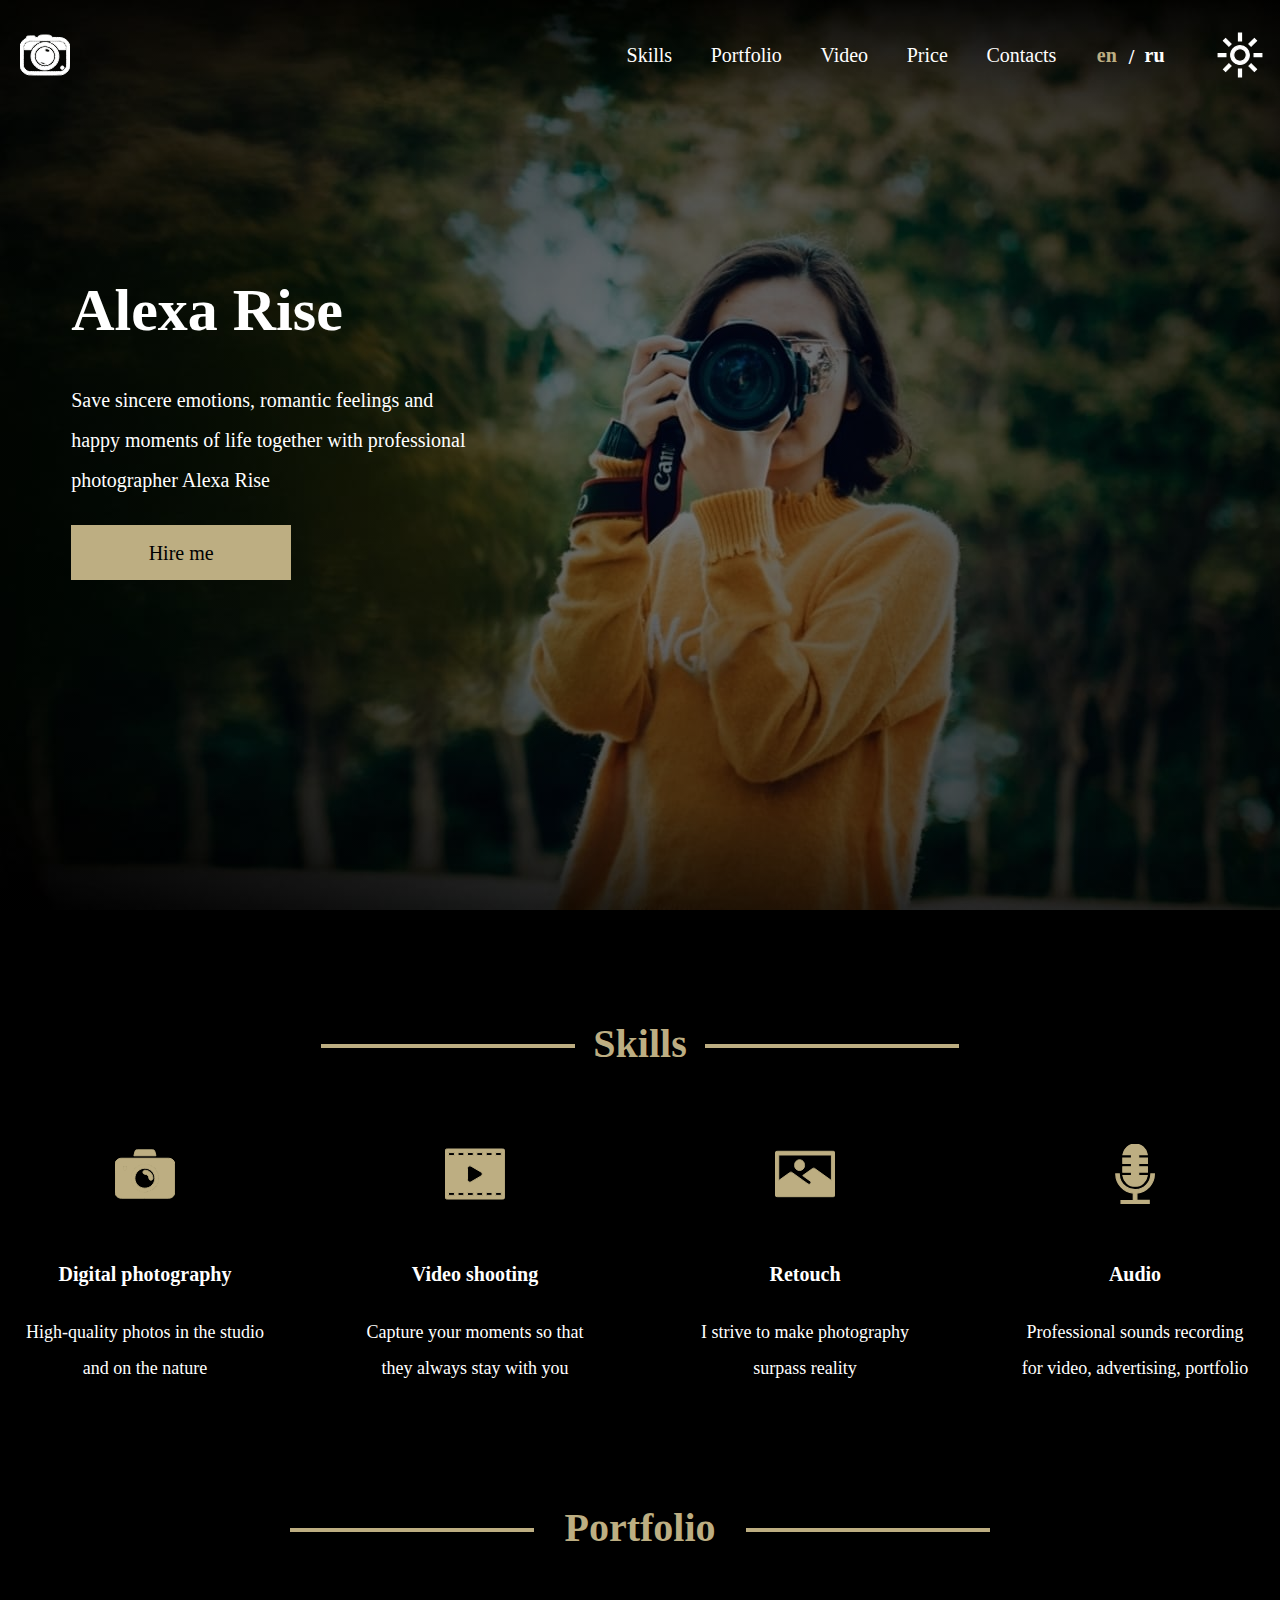
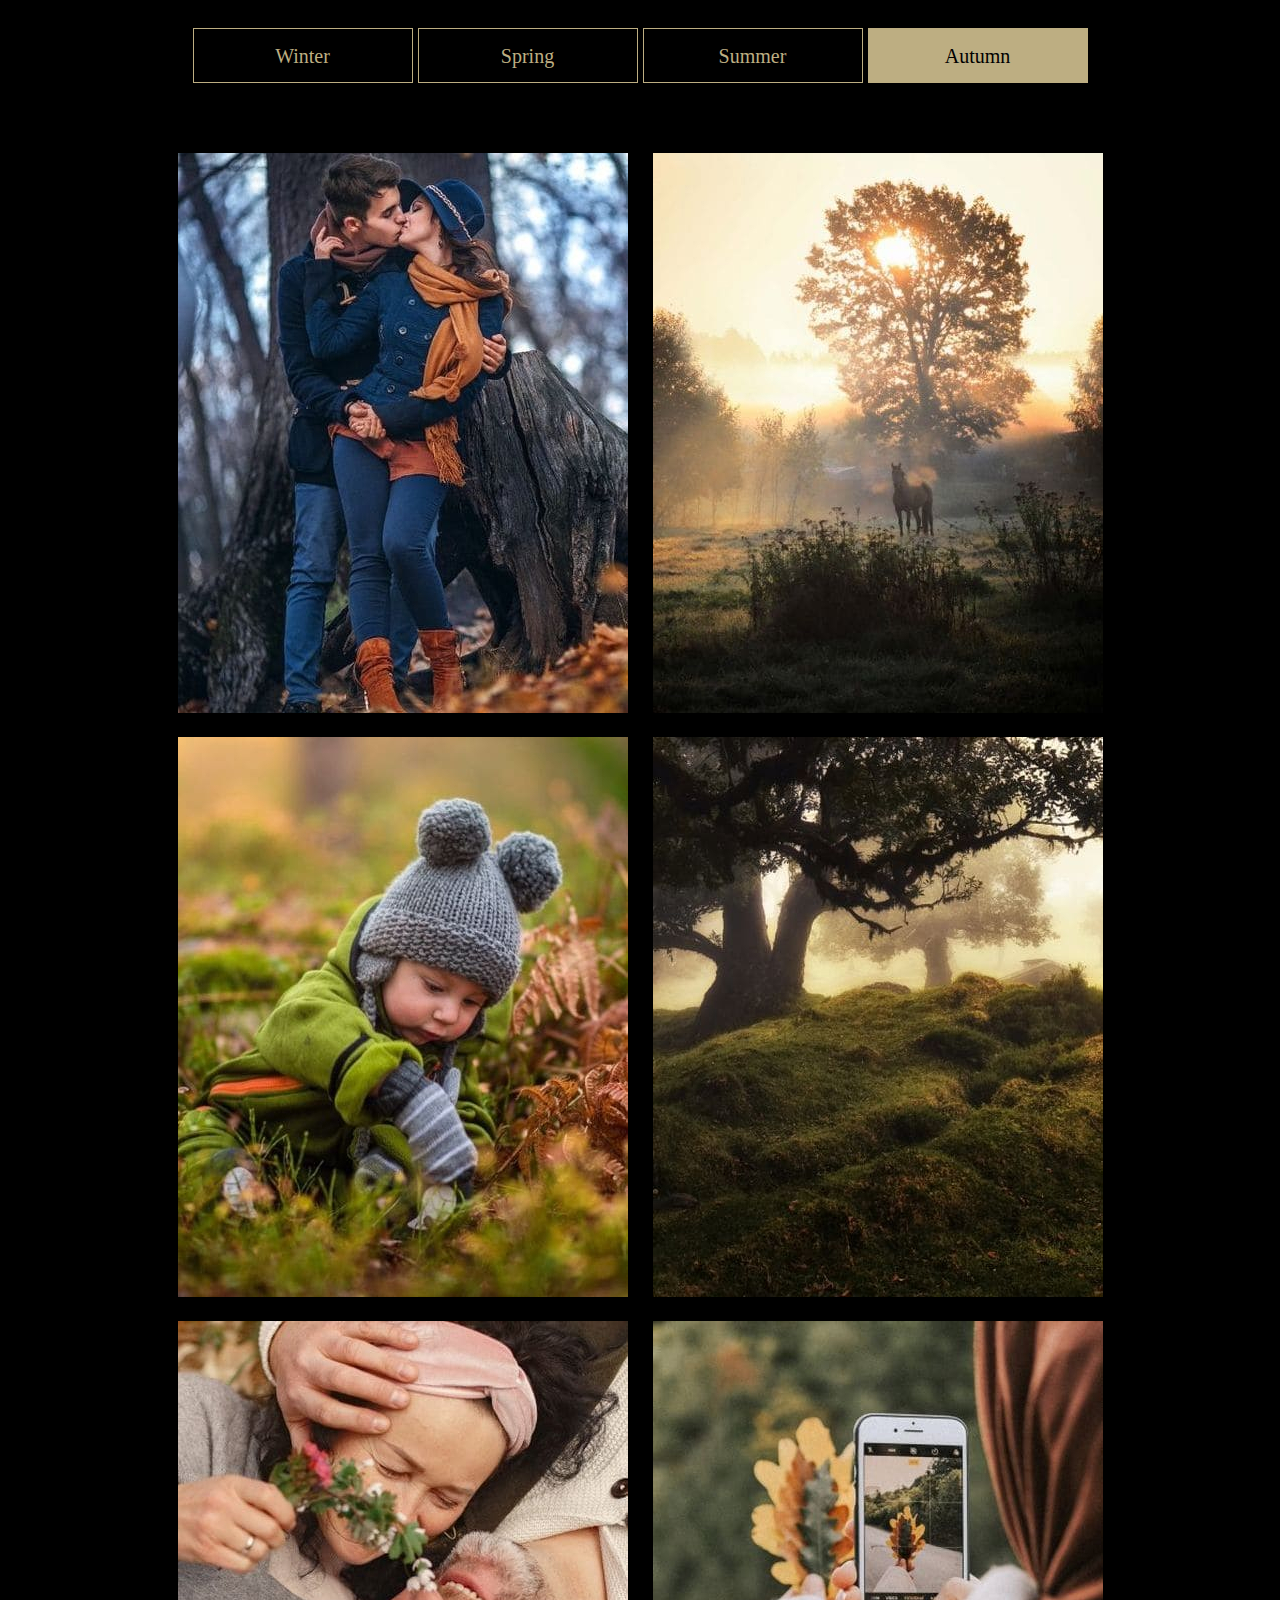
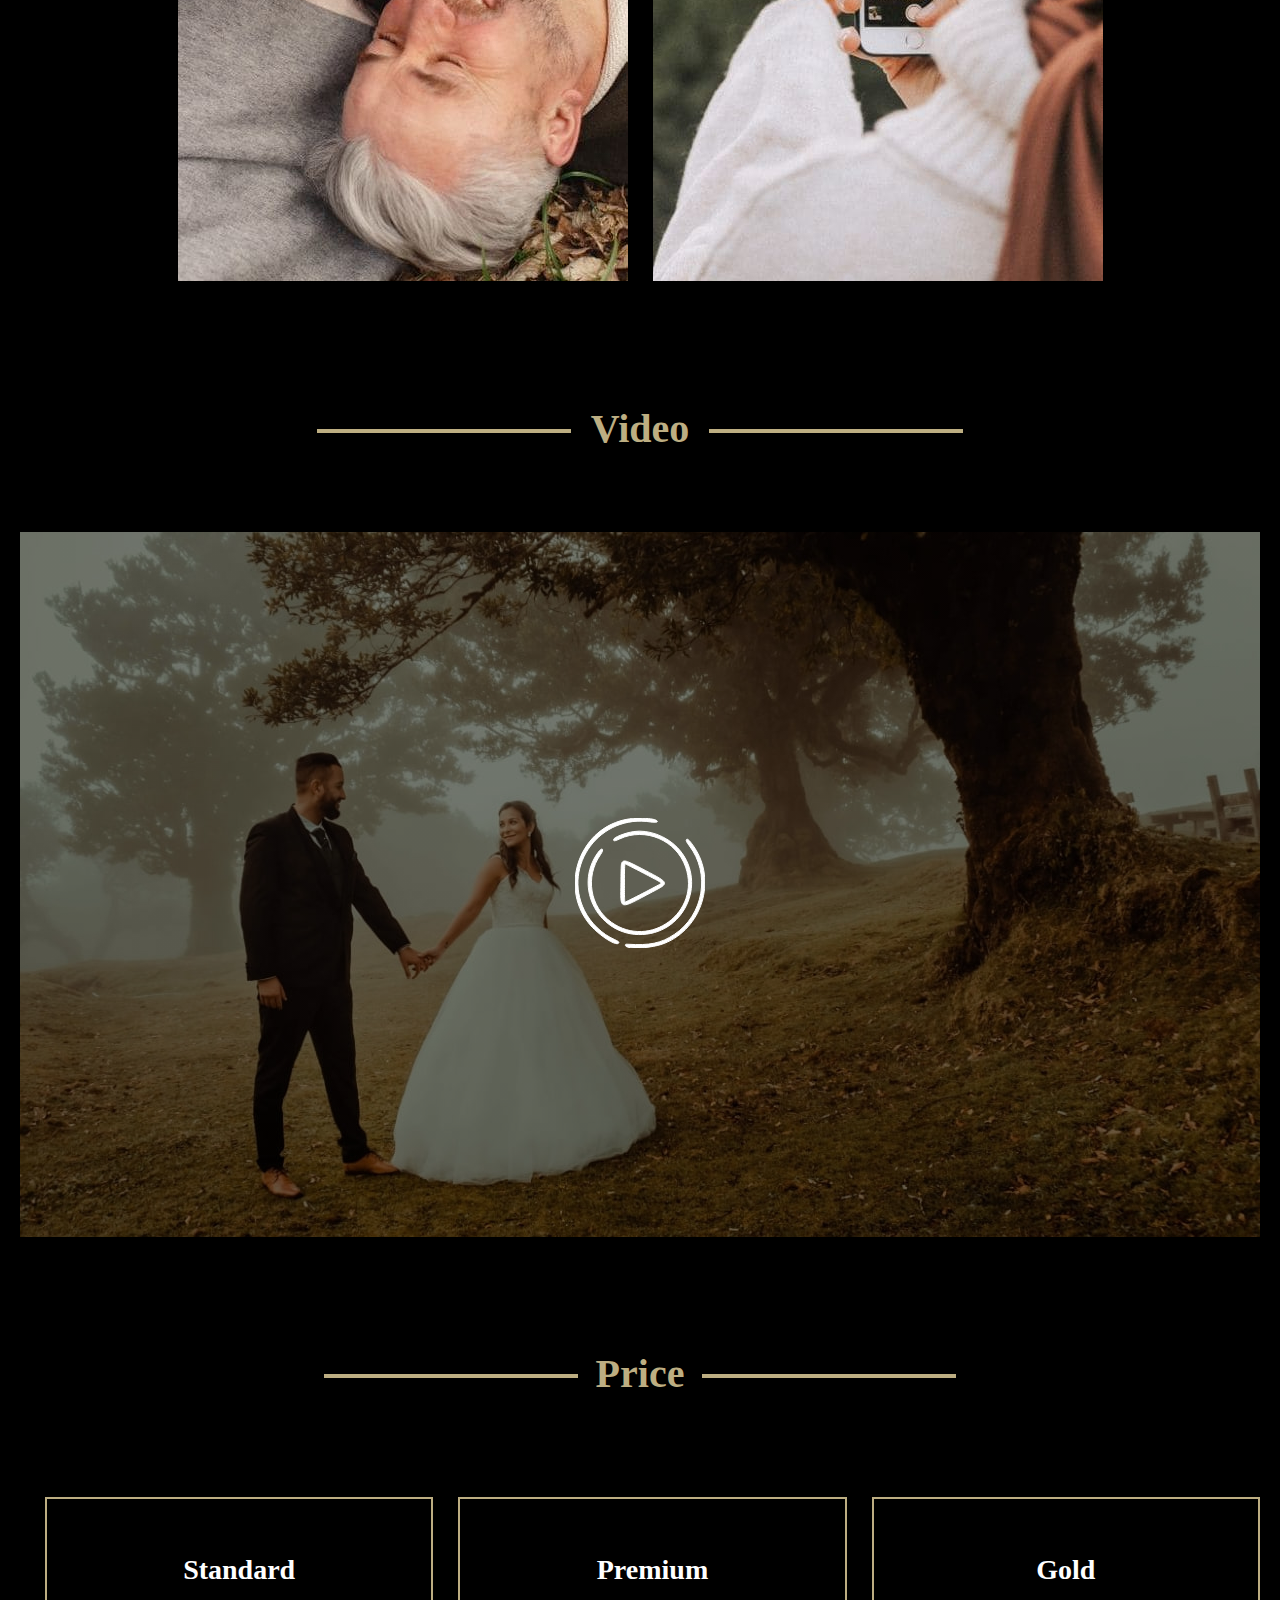
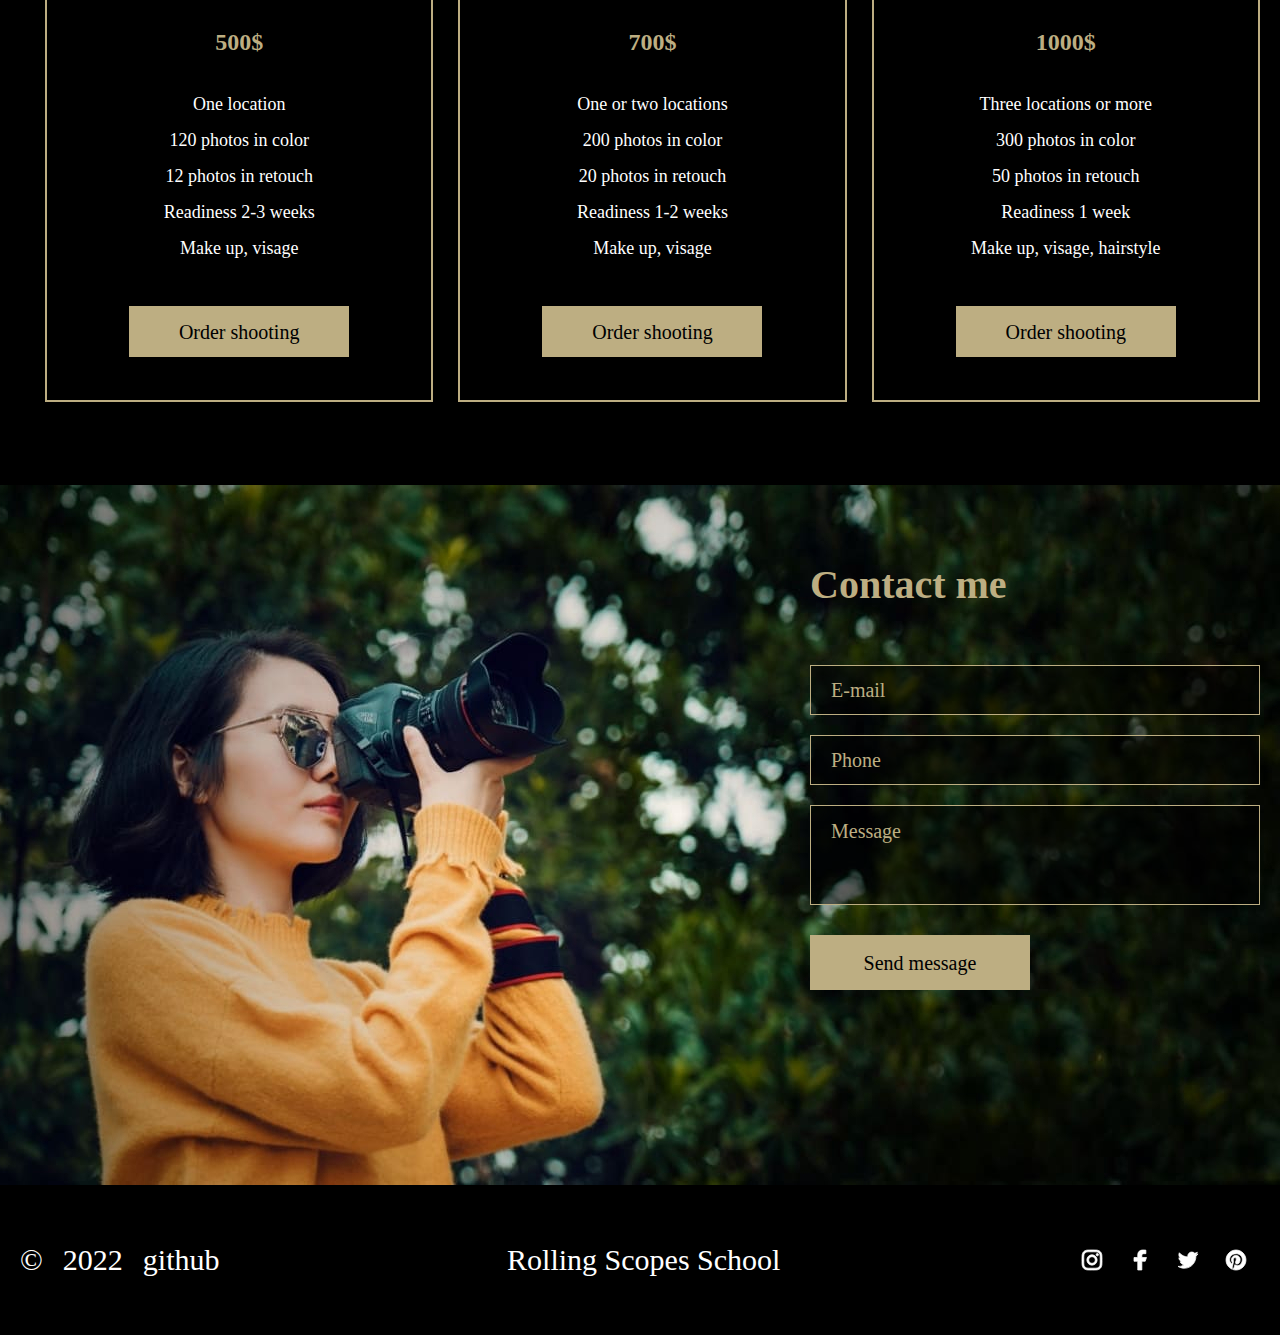
==== commit c1c84af4: "refactor: style.css" ====
--- a/portfolio/index.html
+++ b/portfolio/index.html
@@ -12,11 +12,11 @@
     <div class="master-container">
         <div class="hamburger-menu">
             <ul class="hamburger-menu-list">
-                <li class="hamburger-menu-item"><a href="#skills" class="nav-link">Skills</a></li>
-                <li class="hamburger-menu-item"><a href="#portfolio" class="nav-link">Portfolio</a></li>
-                <li class="hamburger-menu-item"><a href="#video" class="nav-link">Video</a></li>
-                <li class="hamburger-menu-item"><a href="#price" class="nav-link">Price</a></li>
-                <li class="hamburger-menu-item"><a href="#contacts" class="nav-link">Contacts</a></li>
+                <li class="hamburger-menu-item"><a href="#skills" class="nav-link" data-i18="skills">Skills</a></li>
+                <li class="hamburger-menu-item"><a href="#portfolio" class="nav-link" data-i18="portfolio">Portfolio</a></li>
+                <li class="hamburger-menu-item"><a href="#video" class="nav-link" data-i18="video">Video</a></li>
+                <li class="hamburger-menu-item"><a href="#price" class="nav-link" data-i18="price">Price</a></li>
+                <li class="hamburger-menu-item"><a href="#contacts" class="nav-link" data-i18="contacts">Contacts</a></li>
             </ul>
         </div>
         <div class="bg-header-container">
@@ -27,27 +27,39 @@
                             <use xlink:href="assets/svg/sprite.svg#logo"></use>
                         </svg>
                     </div>
+                    <nav class="nav">
+                        <ul class="nav-list">
+                            <li class="nav-item"><a href="#skills" class="nav-link" data-i18="skills">Skills</a></li>
+                            <li class="nav-item"><a href="#portfolio" class="nav-link" data-i18="portfolio">Portfolio</a></li>
+                            <li class="nav-item"><a href="#video" class="nav-link" data-i18="video">Video</a></li>
+                            <li class="nav-item"><a href="#price" class="nav-link" data-i18="price">Price</a></li>
+                            <li class="nav-item"><a href="#contacts" class="nav-link" data-i18="contacts">Contacts</a></li>
+                        </ul>
+                    </nav>
                     <div class="wrapper">
-                        <nav class="nav">
-                            <ul class="nav-list">
-                                <li class="nav-item"><a href="#skills" class="nav-link">Skills</a></li>
-                                <li class="nav-item"><a href="#portfolio" class="nav-link">Portfolio</a></li>
-                                <li class="nav-item"><a href="#video" class="nav-link">Video</a></li>
-                                <li class="nav-item"><a href="#price" class="nav-link">Price</a></li>
-                                <li class="nav-item"><a href="#contacts" class="nav-link">Contacts</a></li>
-                            </ul>
-                        </nav>
                         <div class="toggle">
-                            <div class="lang en active"><a href="#">en</a></div>
+                            <a class="lang en activeLink" href="#" data-lang="en">en</a>
                             <p class="marker">/</p>
-                            <div class="lang ru"><a href="#">ru</a></div>
-                            <div class="hamburger">
-                                <span class="hamburger-item"></span>
-                                <span class="hamburger-item"></span>
-                                <span class="hamburger-item"></span>
-                            </div>
-                        </div>
-                    </div>
+                            <a class="lang ru" href="#" data-lang="ru">ru</a>
+                        </div>
+                        <div class="switch">
+                            <a href="#" class="light" role="button">
+                                <svg class="icon" data-theme="light">
+                                    <use xlink:href="assets/svg/sprite.svg#sun"></use>
+                                  </svg>
+                            </a>
+                            <a href="#" class="dark" role="button">
+                                <svg class="icon" data-theme="dark">
+                                    <use xlink:href="assets/svg/sprite.svg#moon"></use>
+                                  </svg>
+                            </a>
+                        </div>
+                        <div class="hamburger">
+                            <span class="hamburger-item"></span>
+                            <span class="hamburger-item"></span>
+                            <span class="hamburger-item"></span>
+                        </div>
+                    </div>    
                 </div>
             </header>
         </div> 
@@ -56,66 +68,66 @@
                 <section class="section section-hero">
                     <div class="hero-container">
                         <div class="hero">
-                            <h1 class="hero-title">Alexa Rise</h1>
-                            <p class="hero-text">Save sincere emotions, romantic feelings and<br>happy moments of life together with professional<br> photographer Alexa Rise</p>
-                            <button class="btn hero-btn" type="button">Hire me</button>
+                            <h1 class="hero-title" data-i18="hero-title">Alexa Rise</h1>
+                            <p class="hero-text" data-i18="hero-text">Save sincere emotions, romantic feelings and<br>happy moments of life together with professional<br> photographer Alexa Rise</p>
+                            <button class="btn hero-btn" type="button" data-i18="hire">Hire me</button>
                         </div>
                     </div>
                 </section>
                 <section class="section section-skills" id="skills">
                     <div class="title-container">
-                        <h2 class="section-title">Skills</h2>
+                        <h2 class="section-title" data-i18="skills">Skills</h2>
                     </div>
                     <div class="skills-items">
                         <div class="skills-item">
                             <svg class="icon skills-icon">
                                 <use xlink:href="assets/svg/sprite.svg#camera"></use>
                             </svg>
-                            <h3 class="skills-title">Digital photography</h3>
-                            <p class="skills-text">High-quality photos in the studio<br>and on the nature</p>
+                            <h3 class="skills-title" data-i18="skill-title-1">Digital photography</h3>
+                            <p class="skills-text" data-i18="skill-text-1">High-quality photos in the studio<br>and on the nature</p>
                         </div>
                         <div class="skills-item">
                             <svg class="icon skills-icon">
                                 <use xlink:href="assets/svg/sprite.svg#video"></use>
                             </svg>
-                            <h3 class="skills-title">Video shooting</h3>
-                            <p class="skills-text">Capture your moments so that<br>they always stay with you</p></div>
+                            <h3 class="skills-title" data-i18="skill-title-2">Video shooting</h3>
+                            <p class="skills-text" data-i18="skill-text-2">Capture your moments so that<br>they always stay with you</p></div>
                         <div class="skills-item">
                             <svg class="icon skills-icon">
                                 <use xlink:href="assets/svg/sprite.svg#image"></use>
                             </svg>
-                            <h3 class="skills-title">Retouch</h3>
-                            <p class="skills-text">I strive to make photography<br>surpass reality</p></div>
+                            <h3 class="skills-title" data-i18="skill-title-3">Retouch</h3>
+                            <p class="skills-text" data-i18="skill-text-3">I strive to make photography<br>surpass reality</p></div>
                         <div class="skills-item">
                             <svg class="icon skills-icon">
                                 <use xlink:href="assets/svg/sprite.svg#mic"></use>
                             </svg>
-                            <h3 class="skills-title">Audio</h3>
-                            <p class="skills-text">Professional sounds recording<br>for video, advertising, portfolio</p></div>
+                            <h3 class="skills-title" data-i18="skill-title-4">Audio</h3>
+                            <p class="skills-text" data-i18="skill-text-4">Professional sounds recording<br>for video, advertising, portfolio</p></div>
                     </div>
                 </section>
                 <section class="section section-portfolio" id="portfolio">
                     <div class="title-container">
-                        <h2 class="section-title">Portfolio</h2>
-                    </div>
-                    <div class="btn-group">
-                        <button class="btn portfolio-btn" type="button">Winter</button>
-                        <button class="btn portfolio-btn" type="button">Spring</button>
-                        <button class="btn portfolio-btn" type="button">Summer</button>
-                        <button class="btn portfolio-btn" type="button">Autumn</button>
+                        <h2 class="section-title" data-i18="portfolio">Portfolio</h2>
+                    </div>
+                    <div class="portfolio-btn-group">
+                        <button class="btn portfolio-btn" type="button" data-season="winter" data-i18="winter">Winter</button>
+                        <button class="btn portfolio-btn" type="button" data-season="spring" data-i18="spring">Spring</button>
+                        <button class="btn portfolio-btn" type="button" data-season="summer" data-i18="summer">Summer</button>
+                        <button class="btn portfolio-btn activeBtn" type="button" data-season="autumn" data-i18="autumn">Autumn</button>
                     </div>
                     <div class="gallery">
-                        <div class="gallery-item"><img src="assets/img/portfolio-img-1.jpg" alt="man and woman kissing under a tree on an autumn day" class="gallery-img"></div>
-                        <div class="gallery-item"><img src="assets/img/portfolio-img-2.jpg" alt="wild horse on a field on the sunrise" class="gallery-img"></div>
-                        <div class="gallery-item"><img src="assets/img/portfolio-img-3.jpg" alt="kid sitting on the autumn grass" class="gallery-img"></div>
-                        <div class="gallery-item"><img src="assets/img/portfolio-img-4.jpg" alt="autumn wood in the fog" class="gallery-img"></div>
-                        <div class="gallery-item"><img src="assets/img/portfolio-img-5.jpg" alt="elderly man and woman lie on the autumn grass and smile" class="gallery-img"></div>
-                        <div class="gallery-item"><img src="assets/img/portfolio-img-6.jpg" alt="woman taking a photo autumn leaf" class="gallery-img"></div>
+                        <div class="gallery-item"><img src="assets/img/autumn/1.jpg" alt="man and woman kissing under a tree on an autumn day" class="gallery-img"></div>
+                        <div class="gallery-item"><img src="assets/img/autumn/2.jpg" alt="wild horse on a field on the sunrise" class="gallery-img"></div>
+                        <div class="gallery-item"><img src="assets/img/autumn/3.jpg" alt="kid sitting on the autumn grass" class="gallery-img"></div>
+                        <div class="gallery-item"><img src="assets/img/autumn/4.jpg" alt="autumn wood in the fog" class="gallery-img"></div>
+                        <div class="gallery-item"><img src="assets/img/autumn/5.jpg" alt="elderly man and woman lie on the autumn grass and smile" class="gallery-img"></div>
+                        <div class="gallery-item"><img src="assets/img/autumn/6.jpg" alt="woman taking a photo autumn leaf" class="gallery-img"></div>
                     </div>
                 </section>
                 <section class="section section-video" id="video">
                     <div class="title-container">
-                        <h2 class="section-title">Video</h2>
+                        <h2 class="section-title" data-i18="video">Video</h2>
                     </div>
                     <div class="video-player-container">
                         <button class="video-player" type="button">
@@ -127,48 +139,48 @@
                 </section>
                 <section class="section section-price" id="price">
                     <div class="title-container">
-                        <h2 class="section-title">Price</h2>
+                        <h2 class="section-title" data-i18="price">Price</h2>
                     </div>
                     <div class="cards">
                         <div class="card">
-                            <h3 class="card-title">Standard</h3>
+                            <h3 class="card-title" data-i18="card-title-1">Standard</h3>
                             <p class="card-price">500$</p>
-                            <span class="card-description">One location</span>
-                            <span class="card-description">120 photos in color</span>
-                            <span class="card-description">12 photos in retouch</span>
-                            <span class="card-description">Readiness 2-3 weeks</span>
-                            <span class="card-description">Make up, visage</span>
-                            <button class="btn price-btn" type="button">Order shooting</button>
+                            <span class="card-description" data-i18="price-description-1-span-1">One location</span>
+                            <span class="card-description" data-i18="price-description-1-span-2">120 photos in color</span>
+                            <span class="card-description" data-i18="price-description-1-span-3">12 photos in retouch</span>
+                            <span class="card-description" data-i18="price-description-1-span-4">Readiness 2-3 weeks</span>
+                            <span class="card-description" data-i18="price-description-1-span-5">Make up, visage</span>
+                            <button class="btn price-btn" type="button" data-i18="order">Order shooting</button>
                         </div>
                         <div class="card middle">
-                            <h3 class="card-title">Premium</h3>
+                            <h3 class="card-title" data-i18="card-title-2">Premium</h3>
                             <p class="card-price">700$</p>
-                            <span class="card-description">One or two locations</span>
-                            <span class="card-description">200 photos in color</span>
-                            <span class="card-description">20 photos in retouch</span>
-                            <span class="card-description">Readiness 1-2 weeks</span>
-                            <span class="card-description">Make up, visage</span>
-                            <button class="btn price-btn" type="button">Order shooting</button>
+                            <span class="card-description" data-i18="price-description-2-span-1">One or two locations</span>
+                            <span class="card-description" data-i18="price-description-2-span-2">200 photos in color</span>
+                            <span class="card-description" data-i18="price-description-2-span-3">20 photos in retouch</span>
+                            <span class="card-description" data-i18="price-description-2-span-4">Readiness 1-2 weeks</span>
+                            <span class="card-description" data-i18="price-description-2-span-5">Make up, visage</span>
+                            <button class="btn price-btn" type="button" data-i18="order">Order shooting</button>
                         </div>
                         <div class="card">
-                            <h3 class="card-title">Gold</h3>
+                            <h3 class="card-title" data-i18="card-title-3">Gold</h3>
                             <p class="card-price">1000$</p>
-                            <span class="card-description">Three locations or more</span>
-                            <span class="card-description">300 photos in color</span>
-                            <span class="card-description">50 photos in retouch</span>
-                            <span class="card-description">Readiness 1 week</span>
-                            <span class="card-description">Make up, visage, hairstyle</span>
-                            <button class="btn price-btn" type="button">Order shooting</button>
+                            <span class="card-description" data-i18="price-description-3-span-1">Three locations or more</span>
+                            <span class="card-description" data-i18="price-description-3-span-2">300 photos in color</span>
+                            <span class="card-description" data-i18="price-description-3-span-3">50 photos in retouch</span>
+                            <span class="card-description" data-i18="price-description-3-span-4">Readiness 1 week</span>
+                            <span class="card-description" data-i18="price-description-3-span-5">Make up, visage, hairstyle</span>
+                            <button class="btn price-btn" type="button" data-i18="order">Order shooting</button>
                         </div>
                     </div>
                 </section>
                 <section class="section section-contacts" id="contacts">
                     <div class="contact-form">
-                        <h2 class="title-contact">Contact me</h2>
+                        <h2 class="title-contact" data-i18="contact-me">Contact me</h2>
                         <input id="email" type="email" placeholder="E-mail">
                         <input id="tel" type="tel" placeholder="Phone">
                         <textarea name="message" id="textarea" cols="30" rows="10" placeholder="Message"></textarea>
-                        <button class="btn contact-btn" type="button">Send message</button>
+                        <button class="btn contact-btn" type="button" data-i18="send-message">Send message</button>
                     </div>
                 </section>                   
             </div>
@@ -214,6 +226,6 @@
             </div>
         </footer>
     </div>
-    <script src="index.js"></script>  
+    <script type="module" src="index.js"></script>  
 </body>
 </html>--- a/portfolio/style.css
+++ b/portfolio/style.css
@@ -1,4 +1,7 @@
 :root {
+    --body-color: #000;
+    --text-color: #fff;
+    --hover-color: #bdae82;
     --color-gold: #bdae82;
     --color-black: #000;
     --color-white: #fff;
@@ -30,8 +33,8 @@
 html {
     max-width: 1440px;
     margin: 0 auto;
-    background-color: var(--color-black);
-    color: var(--color-white);
+    background-color: var(--body-color);
+    color: var(--text-color);
     scroll-behavior: smooth;
     overflow-x: hidden;
 }
@@ -42,10 +45,11 @@
     font-weight: bold;
     font-size: 60px;
     line-height: 120px;
+    color: var(--color-white);
 }
 
 h2 {
-    color: var(--color-gold);
+    color: var(--hover-color);
     font-family: Merriweather;
     font-style: normal;
     font-weight: bold;
@@ -59,6 +63,10 @@
     font-weight: bold;
     font-size: var(--font3);
     line-height: 40px;
+}
+
+p {
+    color: var(--text-color);
 }
 
 ul {
@@ -83,7 +91,7 @@
 
 input, 
 textarea {
-    color: #fff;
+    color: var(--color-white);
 }
 
 .icon { 
@@ -134,7 +142,7 @@
     width: 50px;
 	height: 50px;
     margin-left: 40px;
-    margin-top: 8px;
+    margin-top: 3px;
     cursor: pointer;
     z-index: 555;
     transition: 0.5s;
@@ -144,7 +152,7 @@
 	width: 50px;
 	height: 5px;
     margin-bottom: 5px;
-	background-color: var(--color-white);
+    background-color: var(--color-gold);
 }
 
 .hamburger-item:nth-of-type(2).active {
@@ -179,7 +187,7 @@
     min-height: calc(100vh);
     padding-left: 127px;
     padding-top: 134px;
-    background-color: var(--color-black);
+    background-color: var(--body-color);
     transition: 0.5s;
     z-index: 555;
 }
@@ -198,8 +206,8 @@
     font-style: normal;
     font-weight: normal;
     line-height: 73px;
-    color: var(--color-white);
     font-size: var(--font2);
+    color: var(--text-color);
 }
 
 .open {
@@ -298,6 +306,7 @@
     font-style: normal;
     font-weight: bold;
     font-size: var(--font3);
+    color: var(--color-white);
 }
 
 .ru {
@@ -312,6 +321,31 @@
     font-weight: bold;
     font-size: var(--font3);
     line-height: 40px;
+}
+
+.switch {
+    position: relative;
+    width: 45px;
+    height: 45px;
+    margin-left: 30px;
+    margin-right: 20px;
+}
+
+.light {
+    width: 45px;
+    height: 45px;
+    position: absolute;
+    top: 0;
+    left: 0;
+}
+
+.dark {
+    width: 45px;
+    height: 45px;
+    display: none;
+    position: absolute;
+    top: 0;
+    left: 0;
 }
 
 .main-container {
@@ -346,6 +380,7 @@
     font-weight: normal;
     font-size: var(--font3);
     line-height: 40px;
+    color: var(--color-white);
 }
 
 .hero-btn,
@@ -357,9 +392,34 @@
 }
 
 .hero-btn:hover,
-.price-btn:hover,
-.contact-btn:hover {
+.price-btn:hover {
+    transition: none;
     color: var(--color-white);
+    animation: slide 0.2s 1;
+}
+
+.video-player:hover {
+    transition: none;
+    color: var(--color-white);
+    border-radius: 50%;
+    animation: slide 0.2s 1;
+}
+
+@keyframes slide {
+    0% {
+        transform: scale(0.8);
+        color: var(--color-white);
+        border: none;
+    }
+    50% {
+        color: var(--color-gold);
+        border: 6px dotted var(--color-white);
+    }
+    100% {
+      transform: scale(1);
+      color: var(--color-black);
+      border: none;
+    }
 }
 
 .section-skills {
@@ -389,7 +449,7 @@
     right: 120%;
     width: 250px;
     content: '';
-    border-color: var(--color-gold);
+    border-color: var(--hover-color);
     border-style: solid;
     border-width: 2px;
 }
@@ -400,7 +460,7 @@
     left: 120%;
     width: 250px;
     content: '';
-    border-color: var(--color-gold);
+    border-color: var(--hover-color);
     border-style: solid;
     border-width: 2px;
 }
@@ -421,7 +481,7 @@
     align-items: center;
     margin-left: 40px;
     text-align: center;
-    color: var(--color-white);
+    color: var(--text-color);
 }
 
 .skills-item:first-child {
@@ -455,7 +515,7 @@
     min-height: 1388px;
 }
 
-.btn-group {
+.portfolio-btn-group {
     display: flex;
     flex-flow: row wrap;
     width: 895px;
@@ -465,9 +525,9 @@
 
 .portfolio-btn {
     flex: calc(25% - 15px);
+    margin-left: 5px;
     border: 1px solid var(--color-gold);
-    margin-left: 5px;
-    color: var(--color-gold);
+    color: var(--hover-color);
     background-color: transparent;
 }
 
@@ -476,15 +536,24 @@
 }
 
 .portfolio-btn:hover {
-    color: var(--color-black);
+    color: var(--body-color);
     background-color: var(--color-gold);
 }
 
+.activeBtn {
+    color: var(--body-color);
+    background-color: var(--color-gold);
+}
+
+.activeLink {
+    color: var(--color-gold);
+}
+
 .gallery {
+    width: 100%;
     display: flex;
     flex-flow: row wrap;
     justify-content: center;
-    width: 100%;
     min-height: 1145px; 
 }
 
@@ -565,7 +634,7 @@
     font-size: 28px;
     line-height: 56px;
     text-align: center;
-    color: var(--color-white);
+    color: var(--text-color);
 }
 
 .card-price {
@@ -587,7 +656,7 @@
     font-size: 18px;
     line-height: 36px;
     text-align: center;
-    color: var(--color-white);
+    color: var(--text-color);
 }
 
 .price-btn {
@@ -607,6 +676,7 @@
 
 .title-contact {
     margin-bottom: 40px;
+    color: var(--color-gold);
 }
 
 .contact-form {
@@ -682,16 +752,29 @@
     color: var(--color-gold);  
 }
 
+.contact-btn:hover {
+    color: var(--color-white);
+    animation: tremor 0.1s infinite;
+}
+
+@keyframes tremor {
+    from {
+        transform: rotate(-1deg);
+    }
+    to {
+        transform: rotate(1deg);
+    }
+}
+
 .footer-container {
     min-height: 150px;
     padding: 0 20px;
     display: flex;
     justify-content: space-between;
     align-items: center;
-    font-family: Inter;
-    font-style: normal;
-    font-weight: normal;
-    font-size: 20px;
+    background-color: var(--color-black);
+    color: var(--color-white);
+    font-size: var(--font3);
     line-height: 50px;
 }
 
@@ -700,6 +783,11 @@
     justify-content: center;
     align-items: center;
     font-size: 150%;
+    color: var(--color-white);
+}
+
+.copyright p {
+    color: var(--color-white);
 }
 
 .year {
@@ -745,14 +833,16 @@
     }
 
     .header-container {
+        display: flex;
         justify-content: space-between;
     }
-
+    
     .hamburger {
         display: flex;
         flex-flow: column;
         justify-content: center;
         align-items: center;
+        margin-left: 0;
     }
     
     .nav {
@@ -764,8 +854,16 @@
     }
 
     .wrapper {
-        width: 27%;
         display: flex;
+        justify-content: flex-end;
+    }
+
+    .toggle {
+        width: 20%;
+    }
+
+    .switch {
+        margin: 0 30px;
     }
 
     .marker {
@@ -824,7 +922,7 @@
         line-height: normal;
     }
 
-    .btn-group {
+    .portfolio-btn-group {
         width: 445px;
         justify-content: center;
         margin-bottom: 50px;
@@ -836,6 +934,7 @@
     }
     
     .portfolio-btn {
+        width: calc(90%);
         flex: calc(50% - 15px);
         margin-bottom: 5px;
     }
@@ -992,7 +1091,7 @@
         flex: calc(100% - 40px);
     }
 
-    .btn-group {
+    .portfolio-btn-group {
         width: 90%;
     }
 
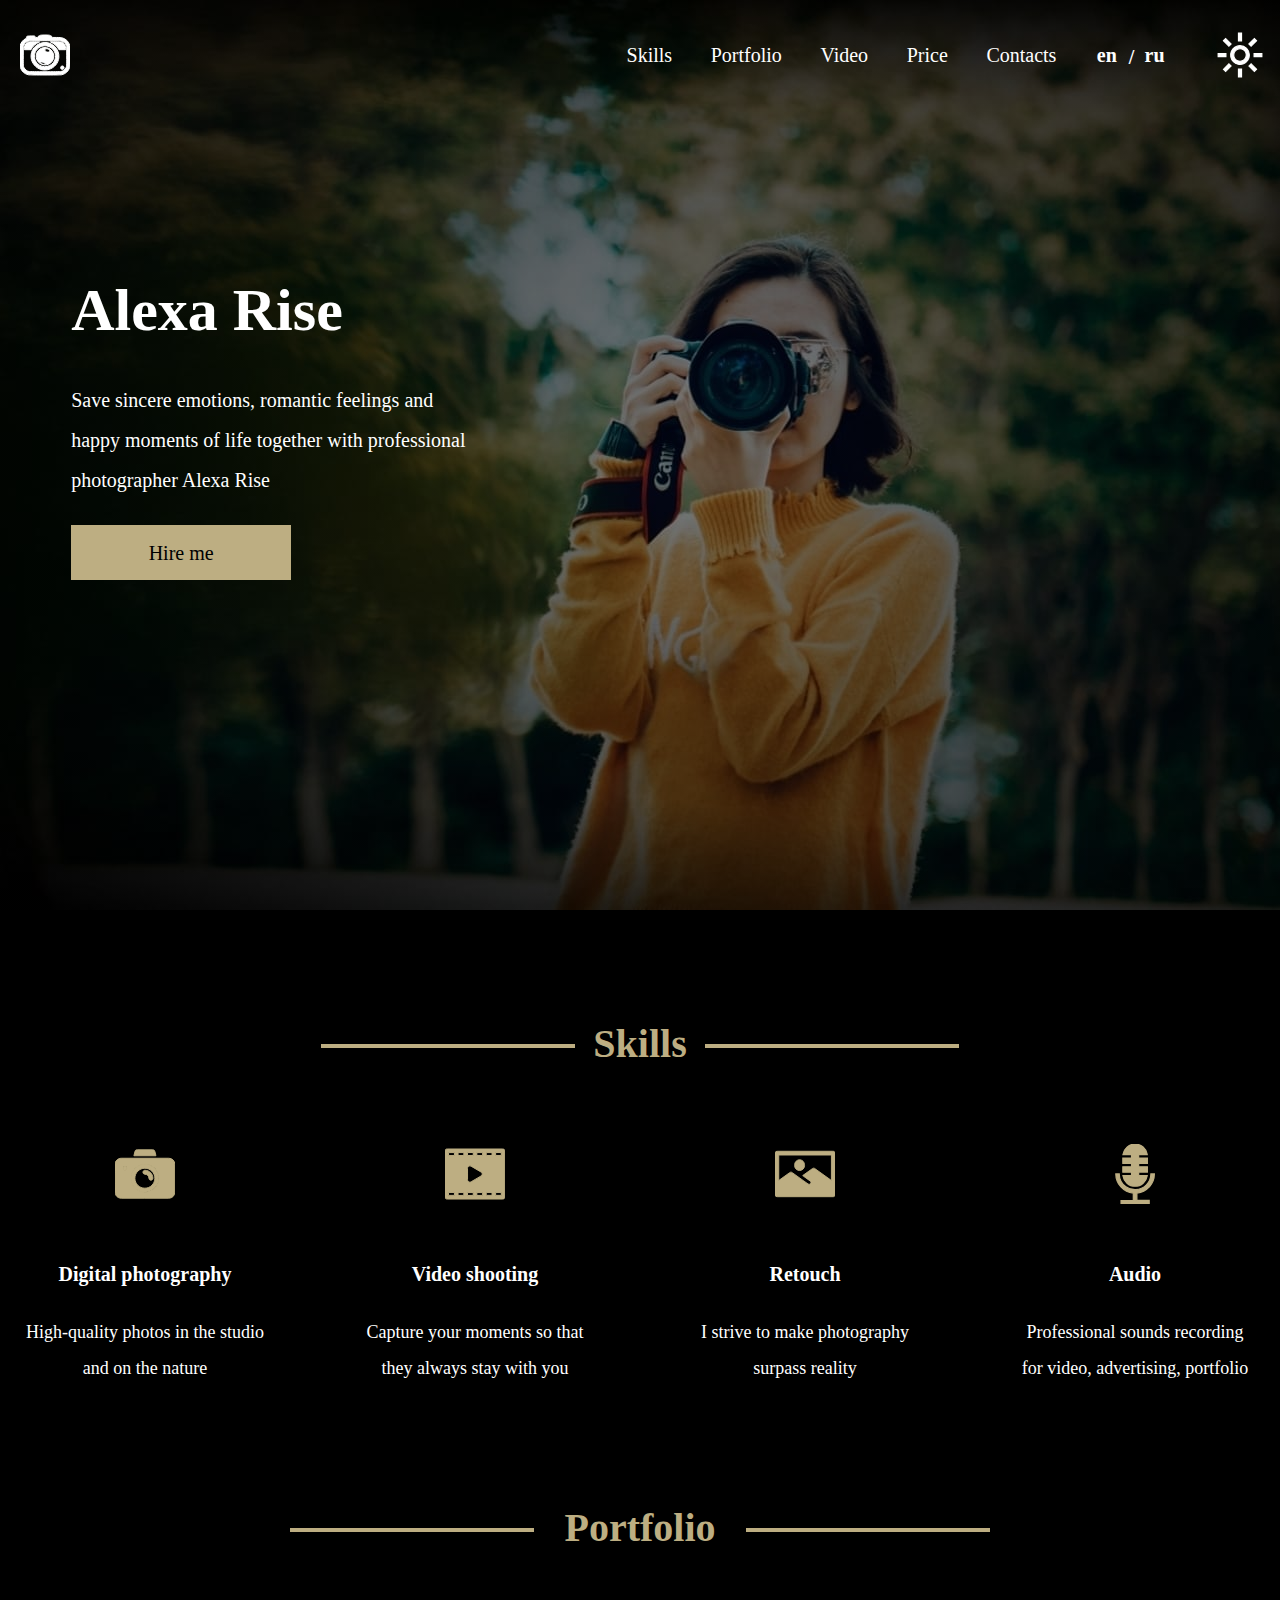
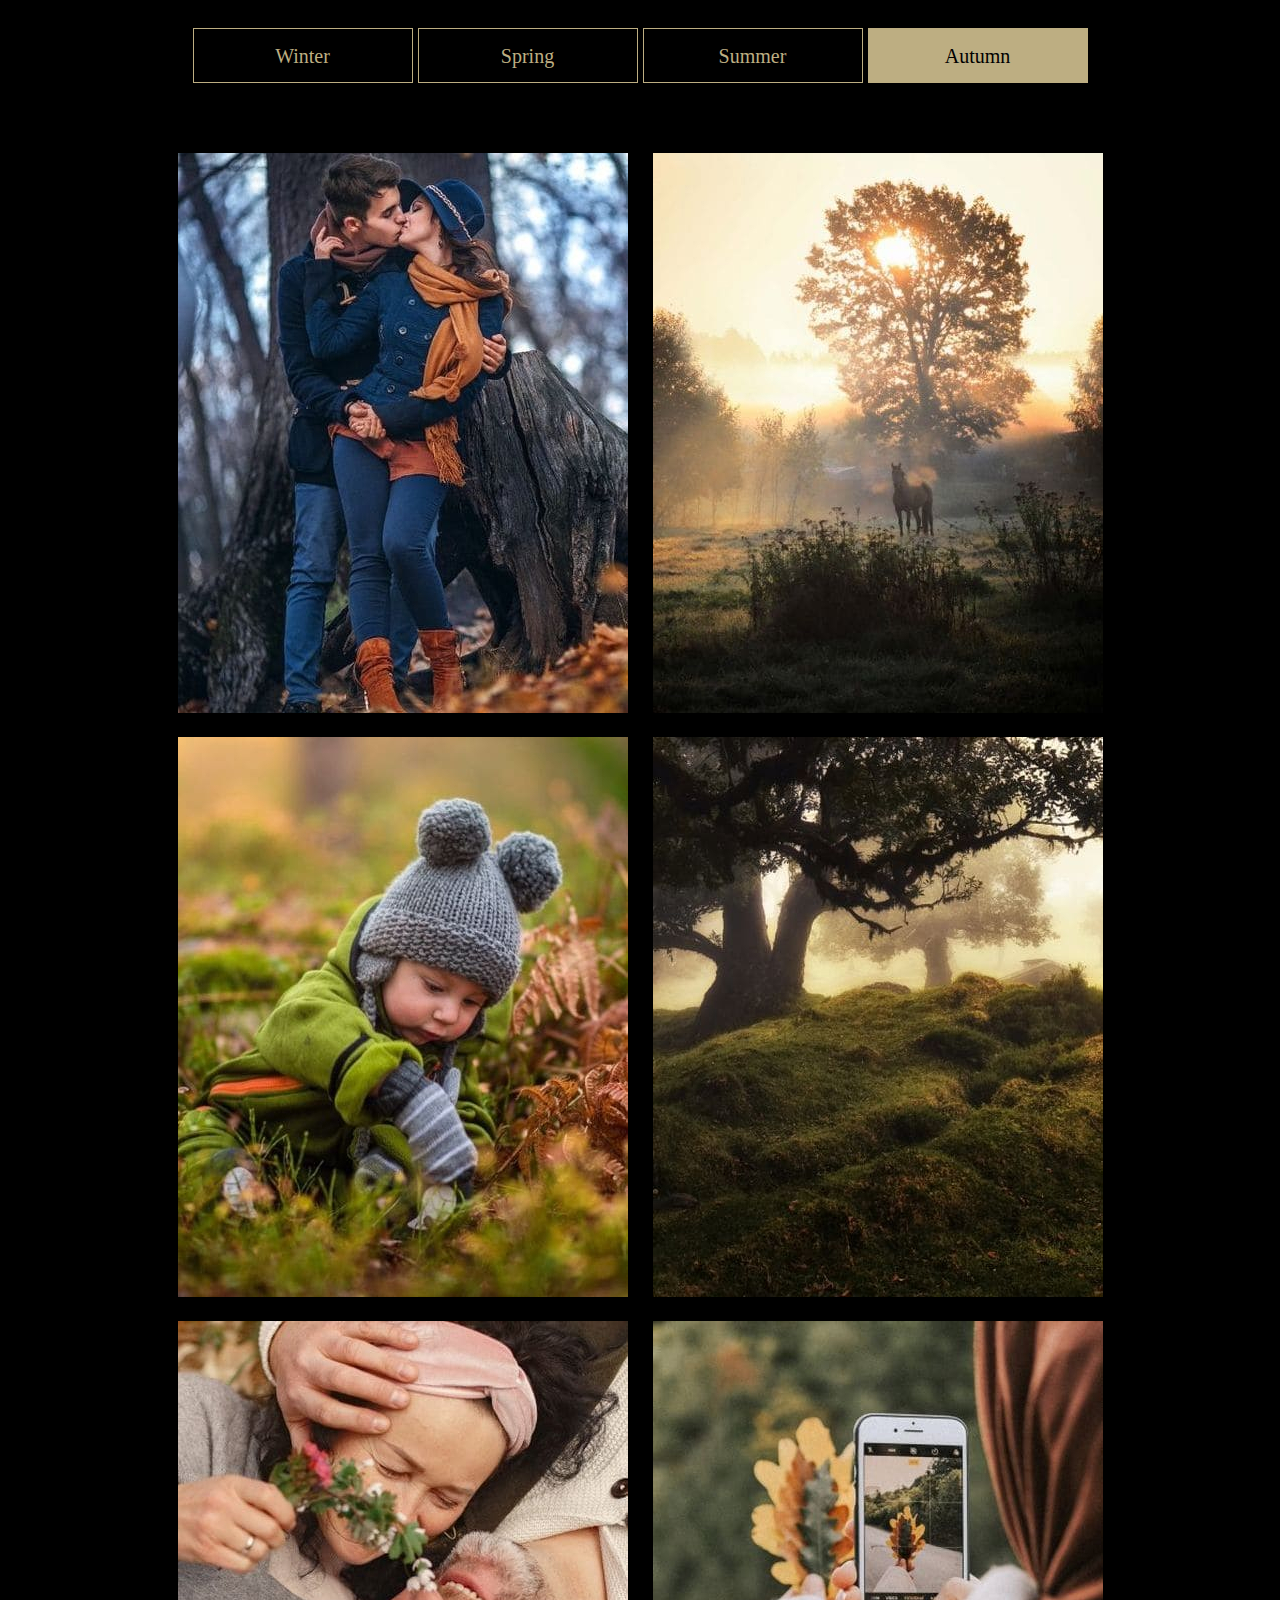
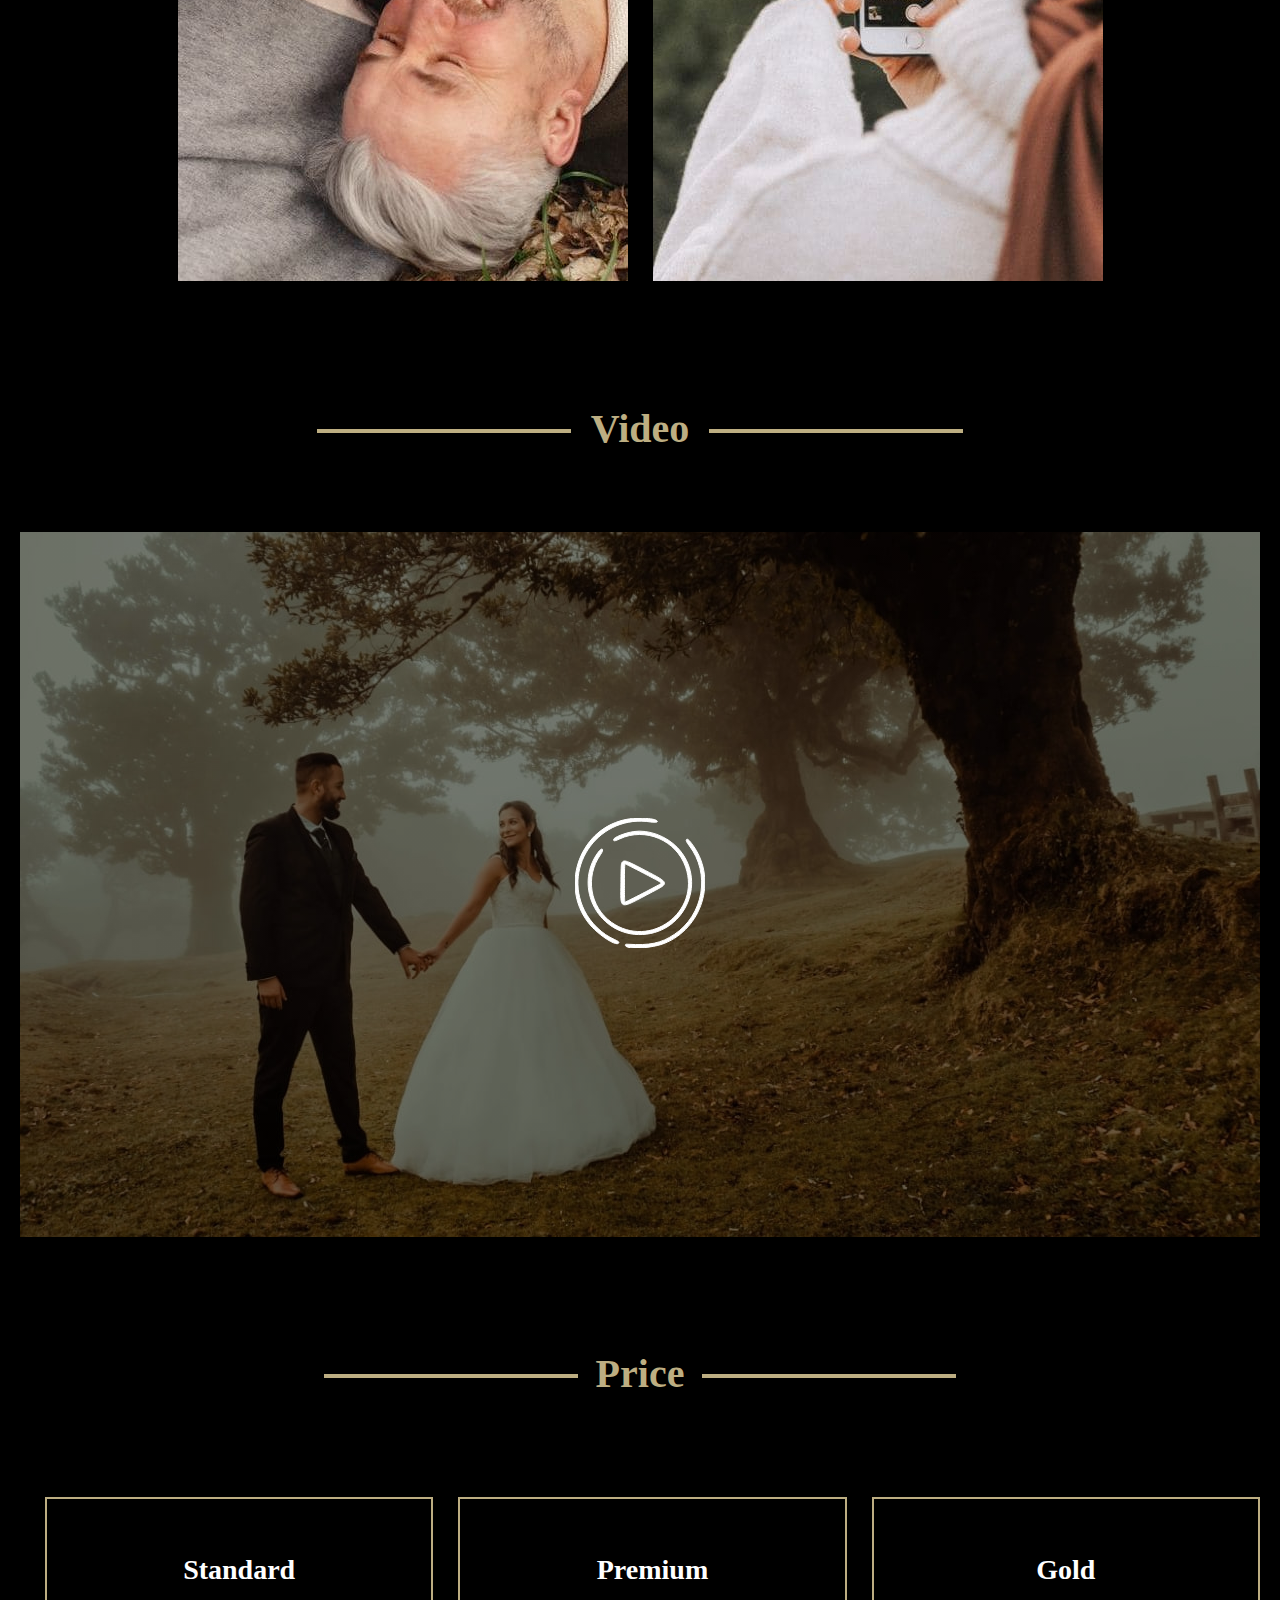
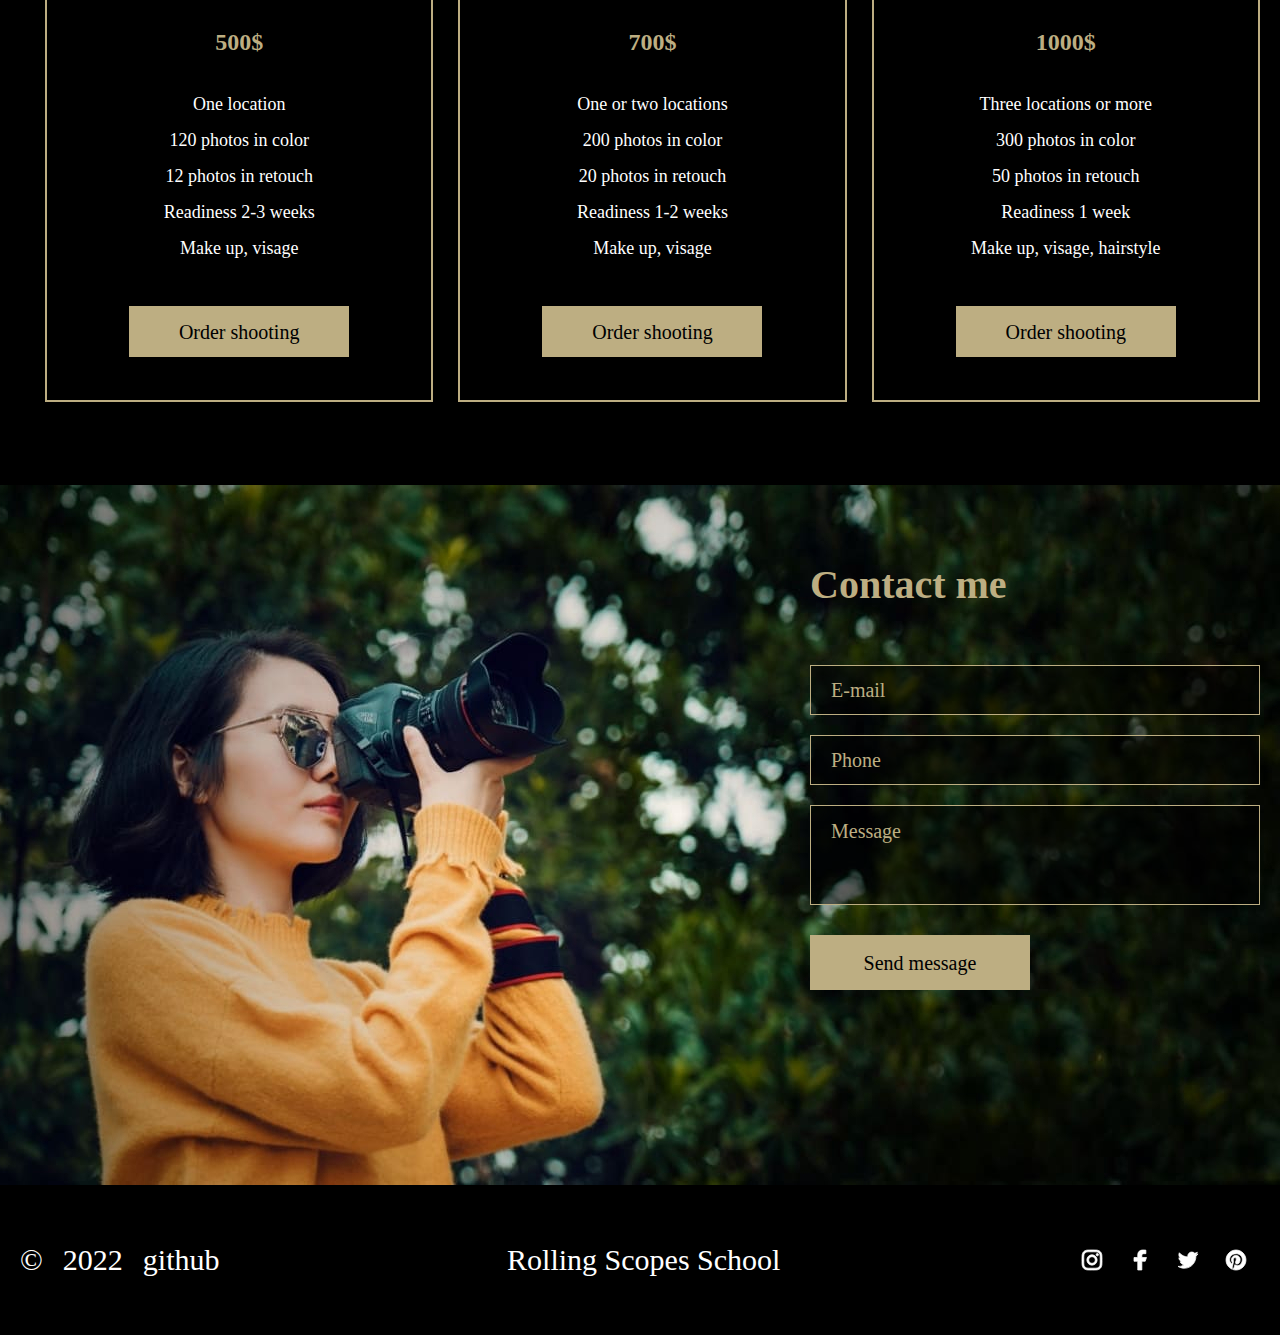
==== commit 8a3162b0: "refactor: media query for less 620px" ====
--- a/portfolio/index.html
+++ b/portfolio/index.html
@@ -38,7 +38,7 @@
                     </nav>
                     <div class="wrapper">
                         <div class="toggle">
-                            <a class="lang en activeLink" href="#" data-lang="en">en</a>
+                            <a class="lang en" href="#" data-lang="en">en</a>
                             <p class="marker">/</p>
                             <a class="lang ru" href="#" data-lang="ru">ru</a>
                         </div>
--- a/portfolio/style.css
+++ b/portfolio/style.css
@@ -393,13 +393,11 @@
 
 .hero-btn:hover,
 .price-btn:hover {
-    transition: none;
     color: var(--color-white);
     animation: slide 0.2s 1;
 }
 
 .video-player:hover {
-    transition: none;
     color: var(--color-white);
     border-radius: 50%;
     animation: slide 0.2s 1;
@@ -529,6 +527,7 @@
     border: 1px solid var(--color-gold);
     color: var(--hover-color);
     background-color: transparent;
+    transition: 0.5s;
 }
 
 .portfolio-btn:first-child {
@@ -537,7 +536,10 @@
 
 .portfolio-btn:hover {
     color: var(--body-color);
-    background-color: var(--color-gold);
+}
+
+.portfolio-btn:hover {
+	box-shadow: inset -110px 0 0 0 var(--color-gold), inset 110px 0 0 0 var(--color-gold);
 }
 
 .activeBtn {
@@ -752,7 +754,8 @@
     color: var(--color-gold);  
 }
 
-.contact-btn:hover {
+.contact-btn:hover, 
+.contact-btn:focus {
     color: var(--color-white);
     animation: tremor 0.1s infinite;
 }
@@ -1080,6 +1083,7 @@
     }
 
     .hero-text {
+        width: 80%;
         font-size: 90%;
     }
 
@@ -1160,4 +1164,44 @@
         vertical-align: middle;
         margin-bottom: 40px;
     }
+}
+
+@media (max-width: 400px) {
+    .toggle {
+        margin-right: 0;
+    }
+
+    .icon {
+        width: 30px;
+        height: 30px;
+    }
+
+    .dark {
+        width: 30px;
+        height: 30px;
+        top: 21%;
+    }
+
+    .light {
+        width: 30px;
+        height: 30px;
+        top: 21%;
+    }
+
+    .switch {
+        margin-left: 10px;
+        margin-right: 0;
+    }
+
+    .hamburger-item {
+        width: 35px;
+    }
+
+    .wrapper {
+        width: 75%;
+    }
+
+    .hero-text {
+        width: 50%;
+    }
 }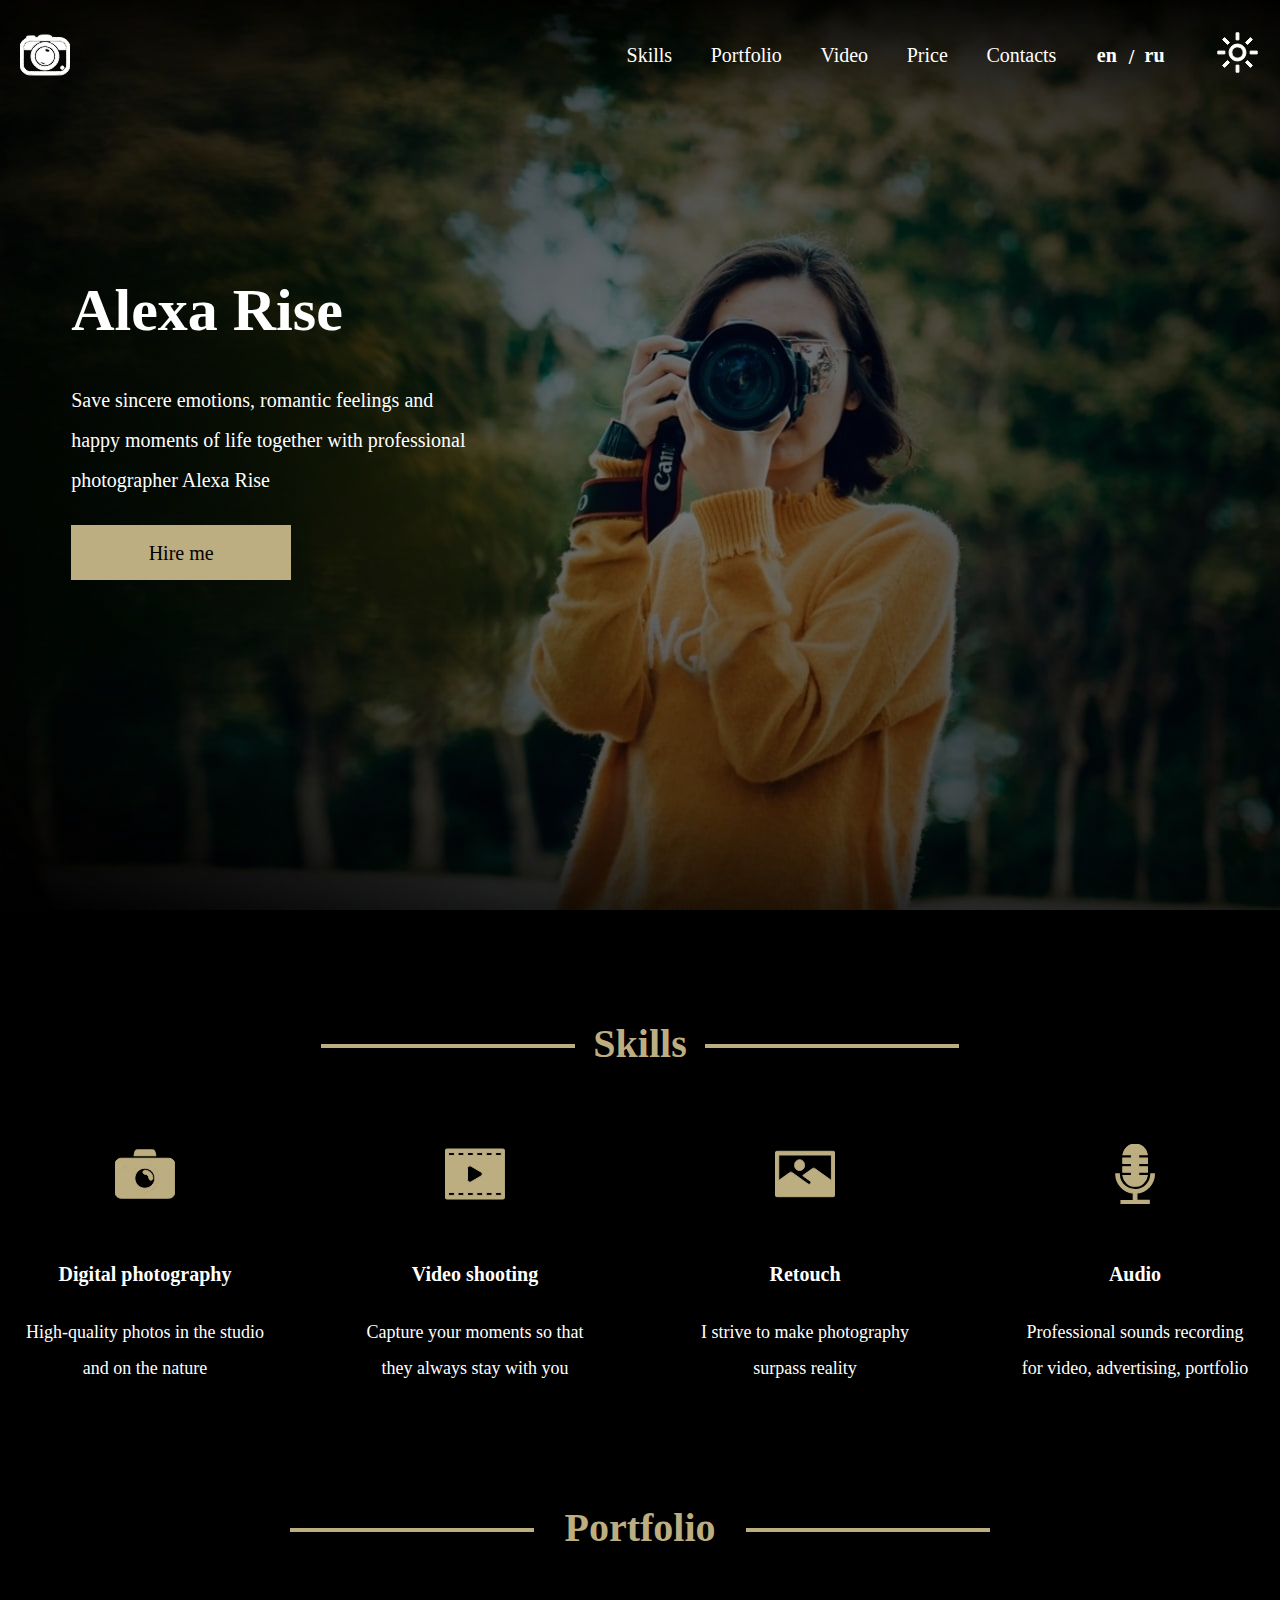
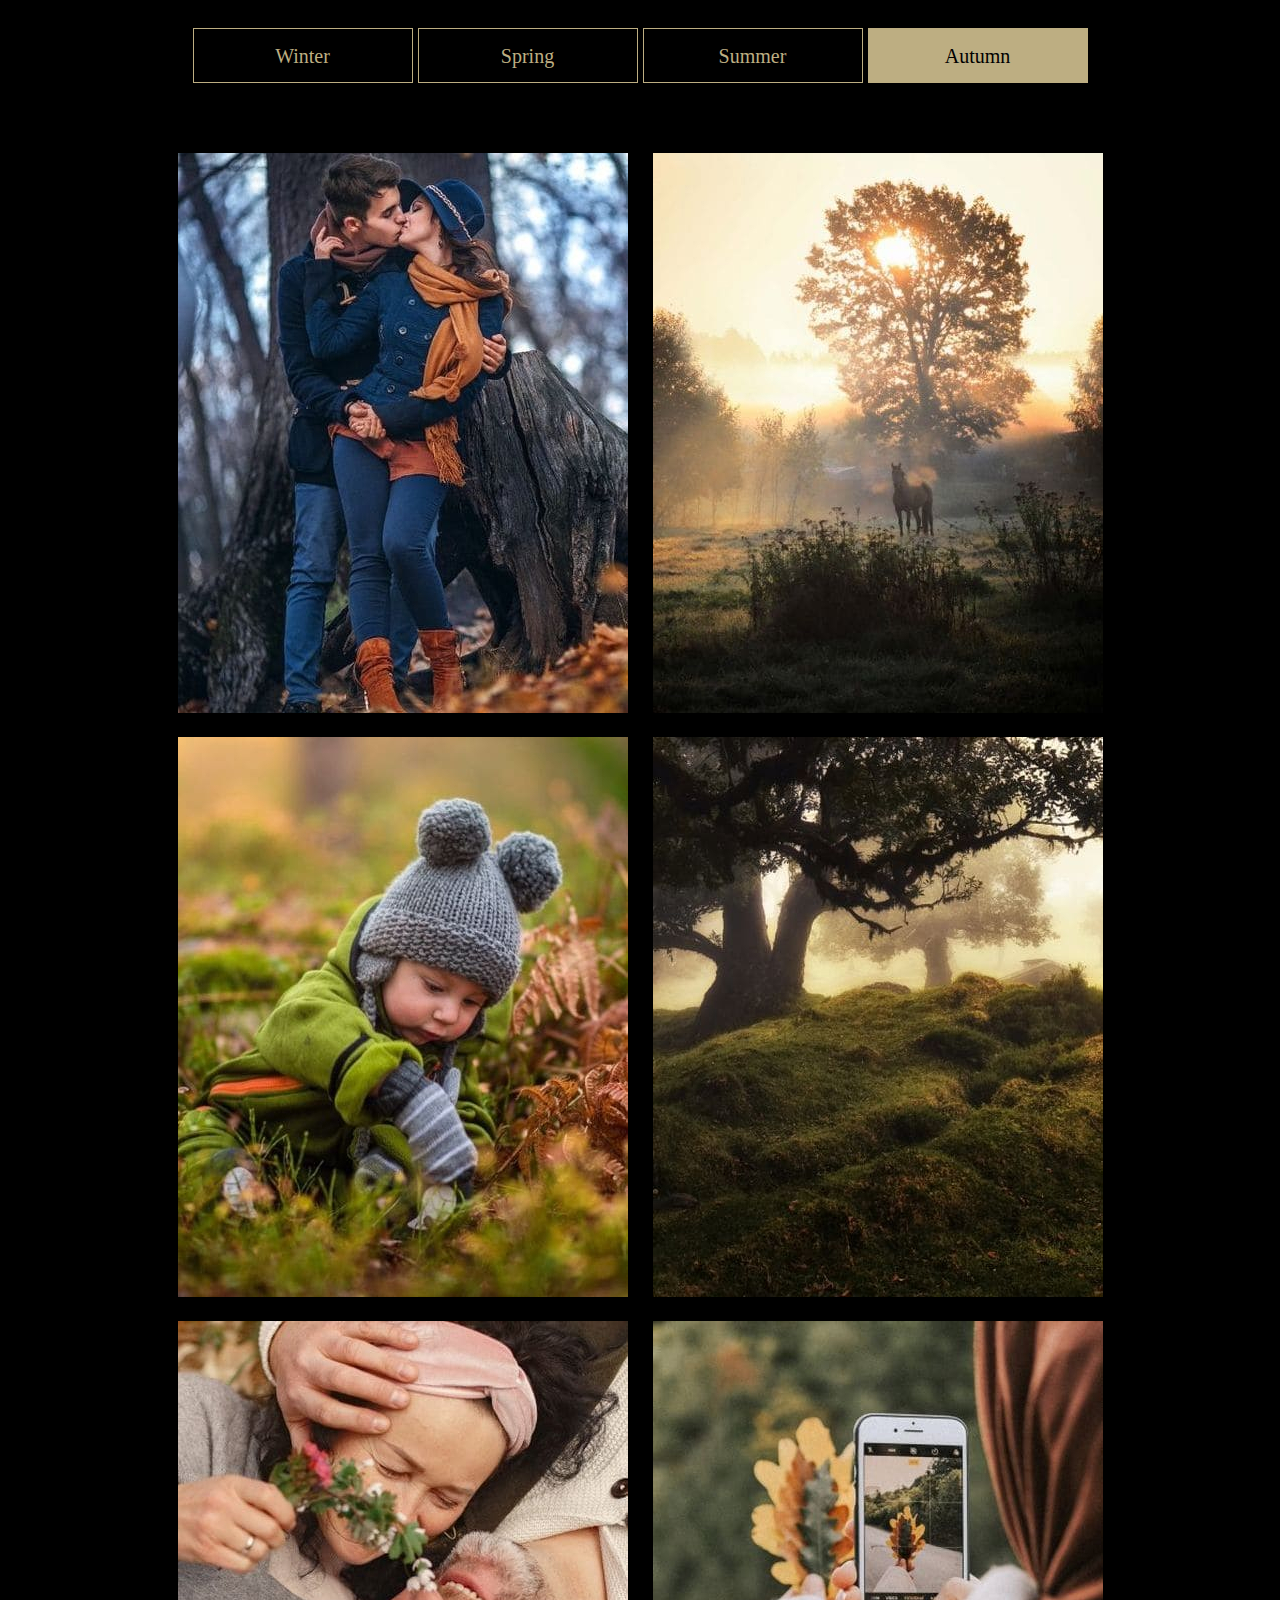
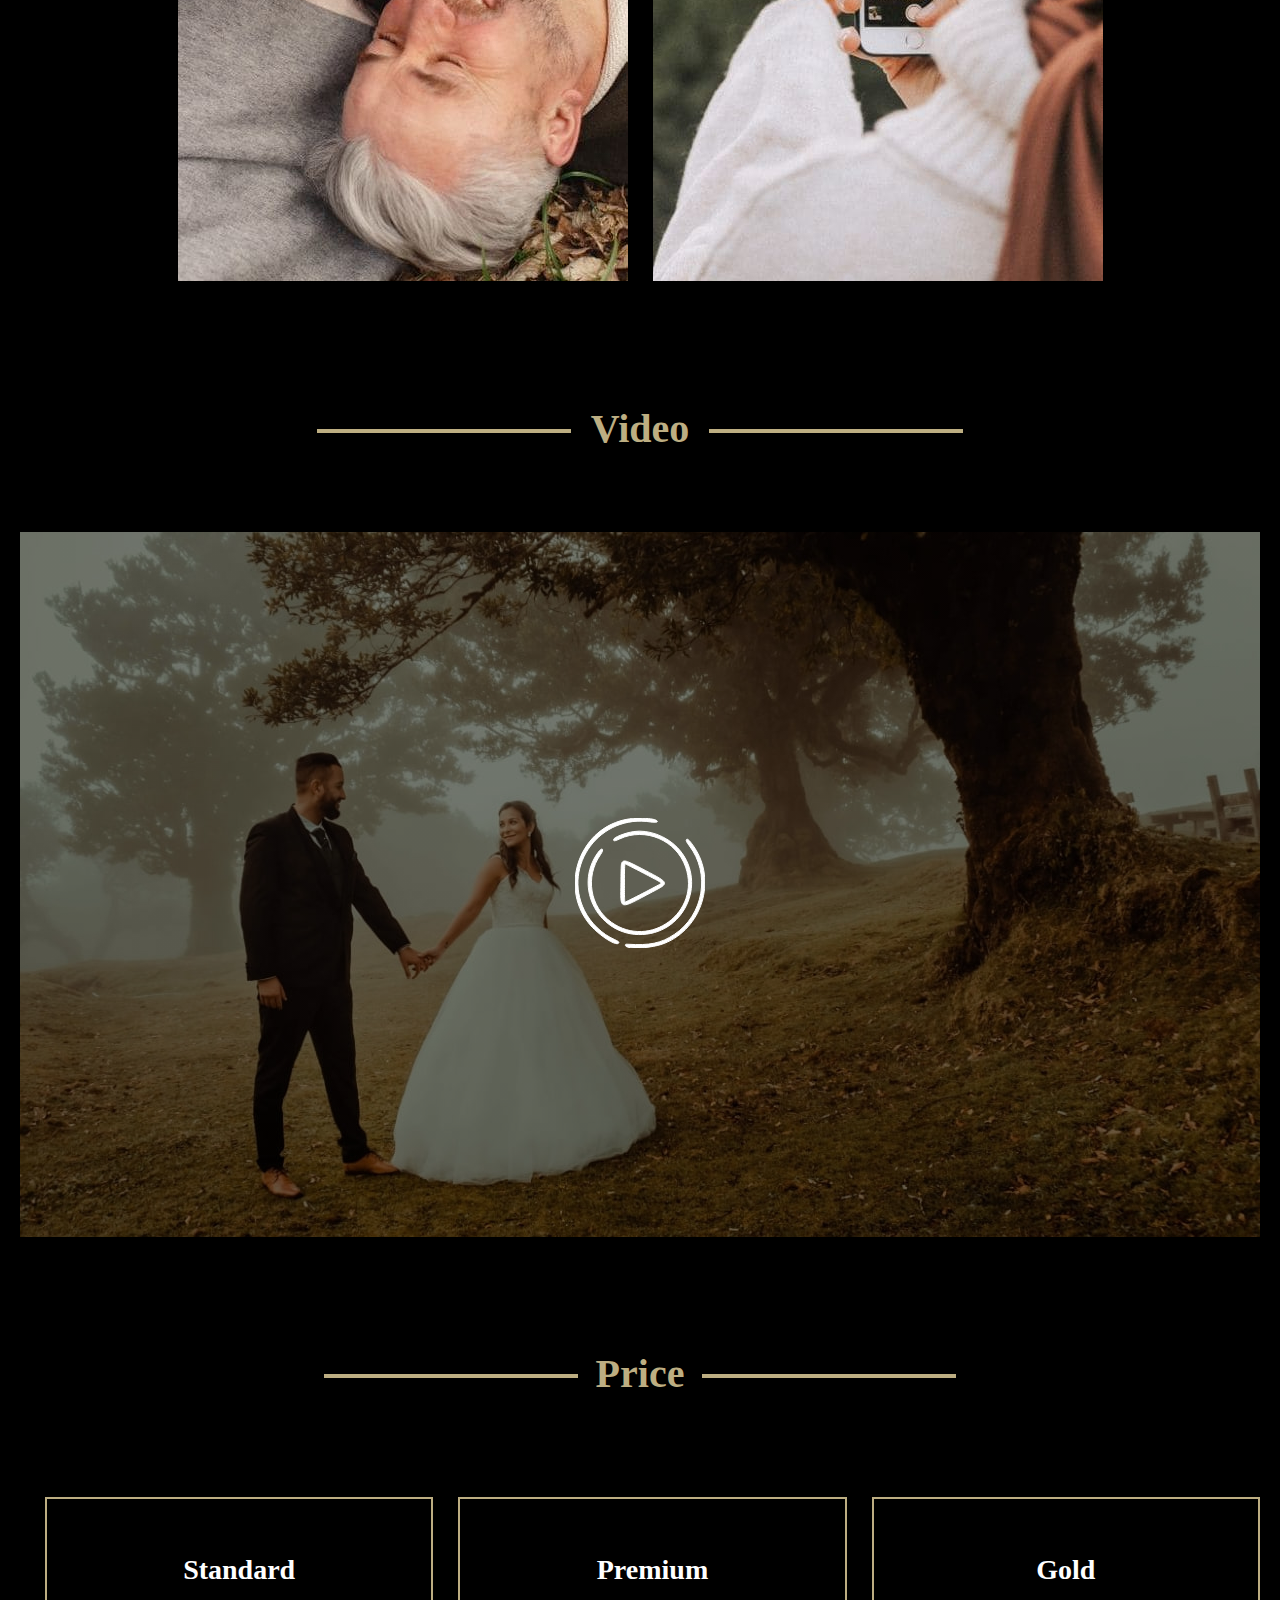
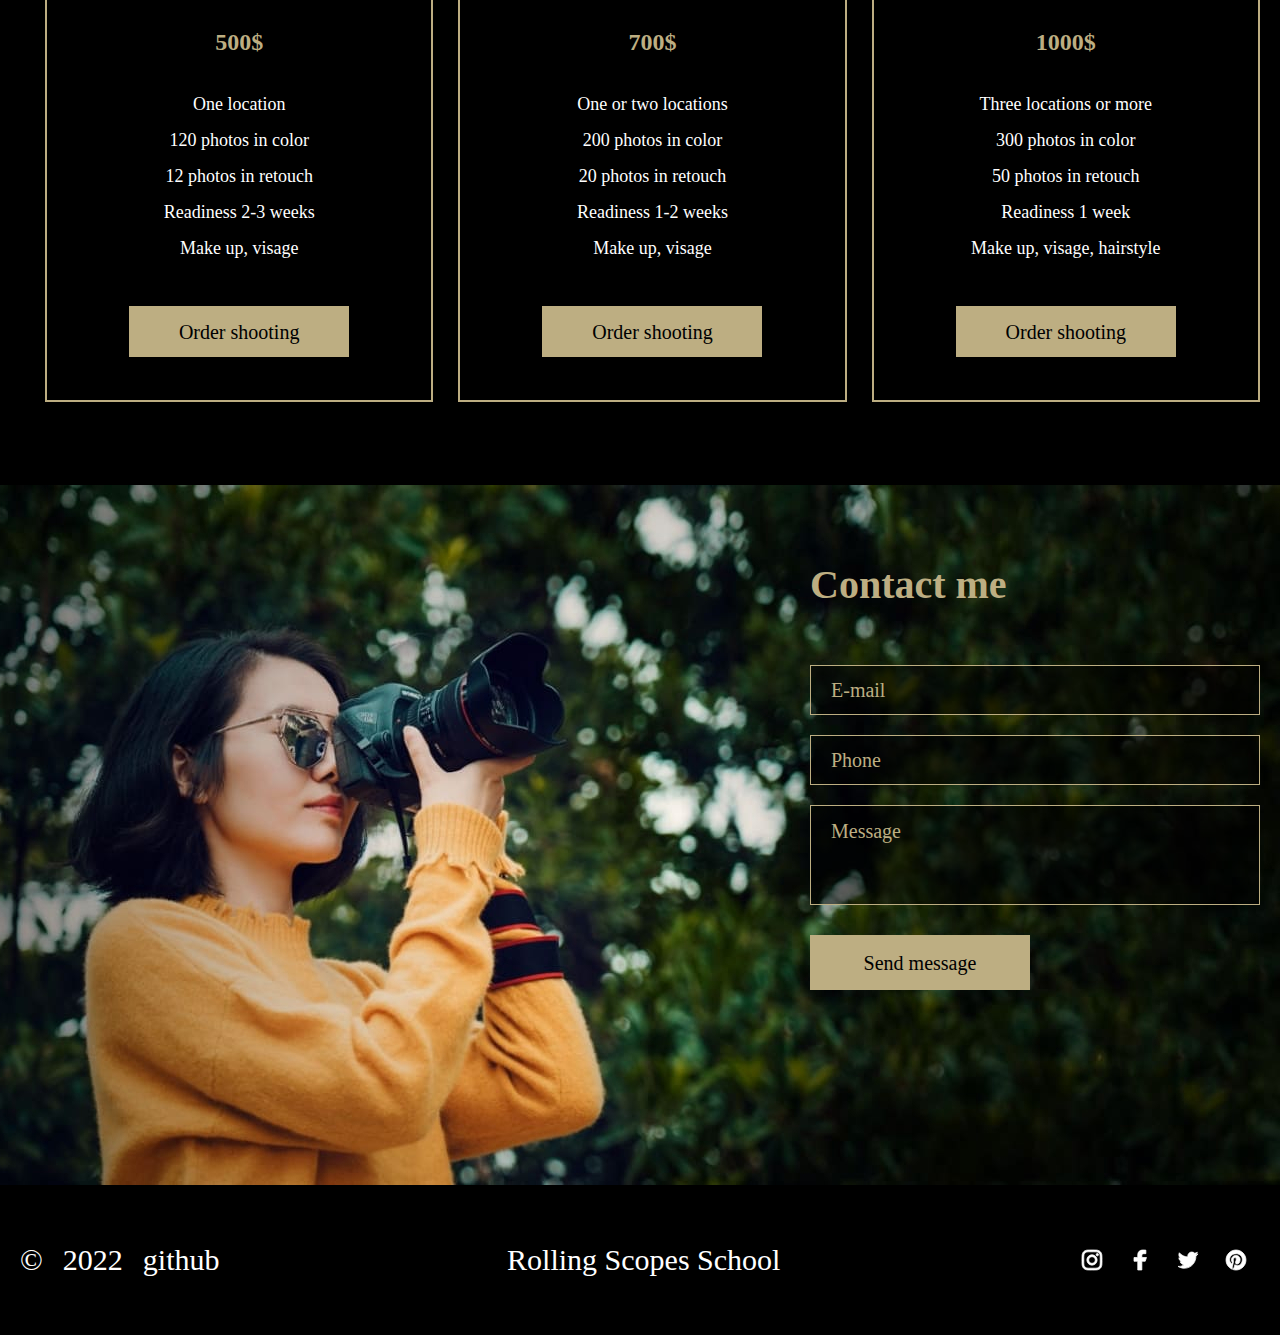
==== commit 0c583342: "fix: function changeTheme and set default value activeLang, activeTheme and activeSeason" ====
--- a/portfolio/index.html
+++ b/portfolio/index.html
@@ -37,22 +37,18 @@
                         </ul>
                     </nav>
                     <div class="wrapper">
-                        <div class="toggle">
+                        <div class="toggle-lang">
                             <a class="lang en" href="#" data-lang="en">en</a>
                             <p class="marker">/</p>
                             <a class="lang ru" href="#" data-lang="ru">ru</a>
                         </div>
-                        <div class="switch">
-                            <a href="#" class="light" role="button">
-                                <svg class="icon" data-theme="light">
-                                    <use xlink:href="assets/svg/sprite.svg#sun"></use>
-                                  </svg>
-                            </a>
-                            <a href="#" class="dark" role="button">
-                                <svg class="icon" data-theme="dark">
-                                    <use xlink:href="assets/svg/sprite.svg#moon"></use>
-                                  </svg>
-                            </a>
+                        <div class="switch-theme">
+                            <svg class="icon theme-icon sun" data-theme="light">
+                                <use xlink:href="assets/svg/sprite.svg#sun"></use>
+                              </svg>
+                            <svg class="icon theme-icon moon" data-theme="dark">
+                                <use xlink:href="assets/svg/sprite.svg#moon"></use>
+                            </svg>
                         </div>
                         <div class="hamburger">
                             <span class="hamburger-item"></span>
@@ -117,12 +113,12 @@
                         <button class="btn portfolio-btn activeBtn" type="button" data-season="autumn" data-i18="autumn">Autumn</button>
                     </div>
                     <div class="gallery">
-                        <div class="gallery-item"><img src="assets/img/autumn/1.jpg" alt="man and woman kissing under a tree on an autumn day" class="gallery-img"></div>
-                        <div class="gallery-item"><img src="assets/img/autumn/2.jpg" alt="wild horse on a field on the sunrise" class="gallery-img"></div>
-                        <div class="gallery-item"><img src="assets/img/autumn/3.jpg" alt="kid sitting on the autumn grass" class="gallery-img"></div>
-                        <div class="gallery-item"><img src="assets/img/autumn/4.jpg" alt="autumn wood in the fog" class="gallery-img"></div>
-                        <div class="gallery-item"><img src="assets/img/autumn/5.jpg" alt="elderly man and woman lie on the autumn grass and smile" class="gallery-img"></div>
-                        <div class="gallery-item"><img src="assets/img/autumn/6.jpg" alt="woman taking a photo autumn leaf" class="gallery-img"></div>
+                        <div class="gallery-item"><img class="gallery-img" src="assets/img/autumn/1.jpg" alt="man and woman kissing under a tree on an autumn day"></div>
+                        <div class="gallery-item"><img class="gallery-img" src="assets/img/autumn/2.jpg" alt="wild horse on a field on the sunrise"></div>
+                        <div class="gallery-item"><img class="gallery-img" src="assets/img/autumn/3.jpg" alt="kid sitting on the autumn grass"></div>
+                        <div class="gallery-item"><img class="gallery-img" src="assets/img/autumn/4.jpg" alt="autumn wood in the fog"></div>
+                        <div class="gallery-item"><img class="gallery-img" src="assets/img/autumn/5.jpg" alt="elderly man and woman lie on the autumn grass and smile"></div>
+                        <div class="gallery-item"><img class="gallery-img" src="assets/img/autumn/6.jpg" alt="woman taking a photo autumn leaf"></div>
                     </div>
                 </section>
                 <section class="section section-video" id="video">
--- a/portfolio/style.css
+++ b/portfolio/style.css
@@ -99,6 +99,7 @@
     height: 50px;
     fill: var(--color-white);
     stroke: var(--color-white);
+    cursor: pointer;
 }
 
 .skills-icon {
@@ -274,7 +275,7 @@
     font-size: var(--font3);
 }
 
-.toggle {
+.toggle-lang {
     width: 70px;
     height: 50px;
     margin-right: 20px;
@@ -323,29 +324,28 @@
     line-height: 40px;
 }
 
-.switch {
+.switch-theme {
+    display: flex;
     position: relative;
     width: 45px;
     height: 45px;
     margin-left: 30px;
     margin-right: 20px;
-}
-
-.light {
+    cursor: pointer;
+}
+
+.sun {
+    display: flex;
+    position: absolute;
     width: 45px;
     height: 45px;
+}
+
+.moon {
+    display: none;
     position: absolute;
-    top: 0;
-    left: 0;
-}
-
-.dark {
     width: 45px;
     height: 45px;
-    display: none;
-    position: absolute;
-    top: 0;
-    left: 0;
 }
 
 .main-container {
@@ -1204,4 +1204,10 @@
     .hero-text {
         width: 50%;
     }
+    .section-skills .title-container,
+    .section-portfolio .title-container,
+    .section-video .title-container,
+    .section-price .title-container {
+        margin-top: 20px;
+    }
 }